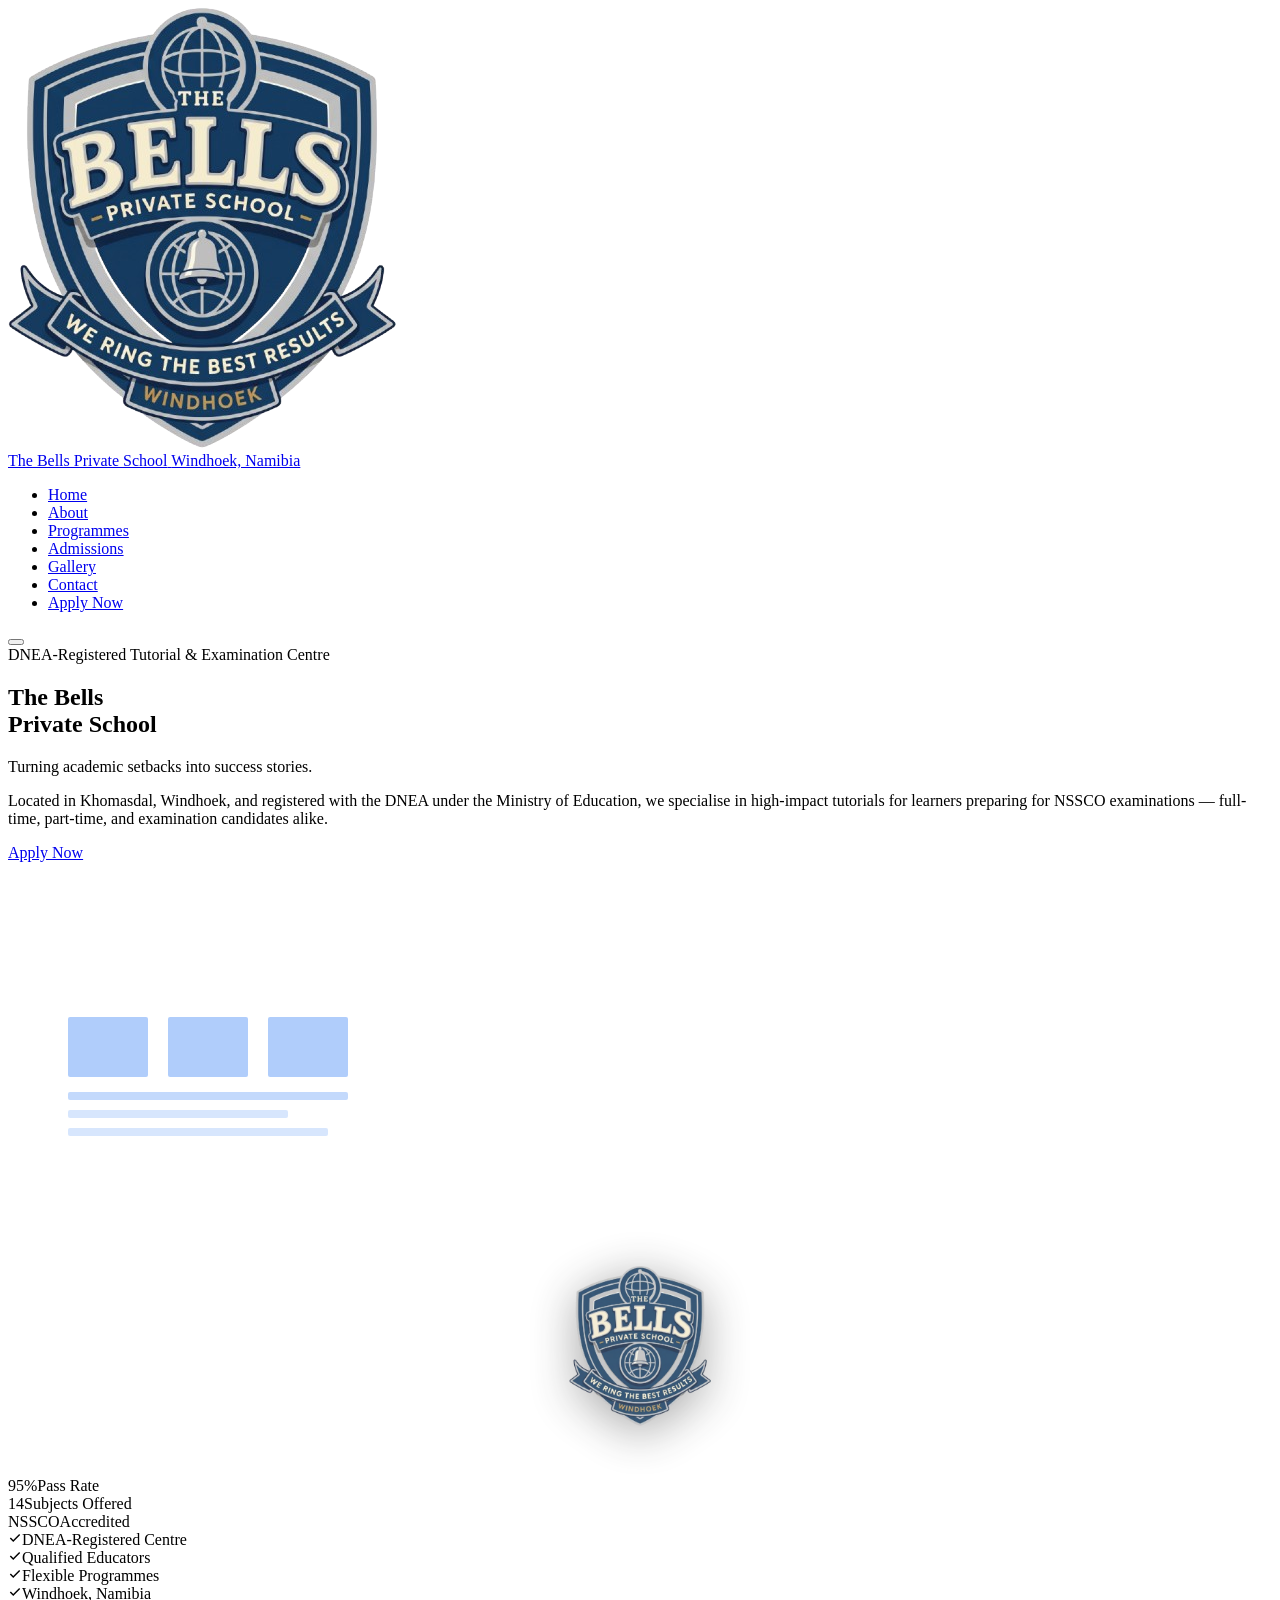
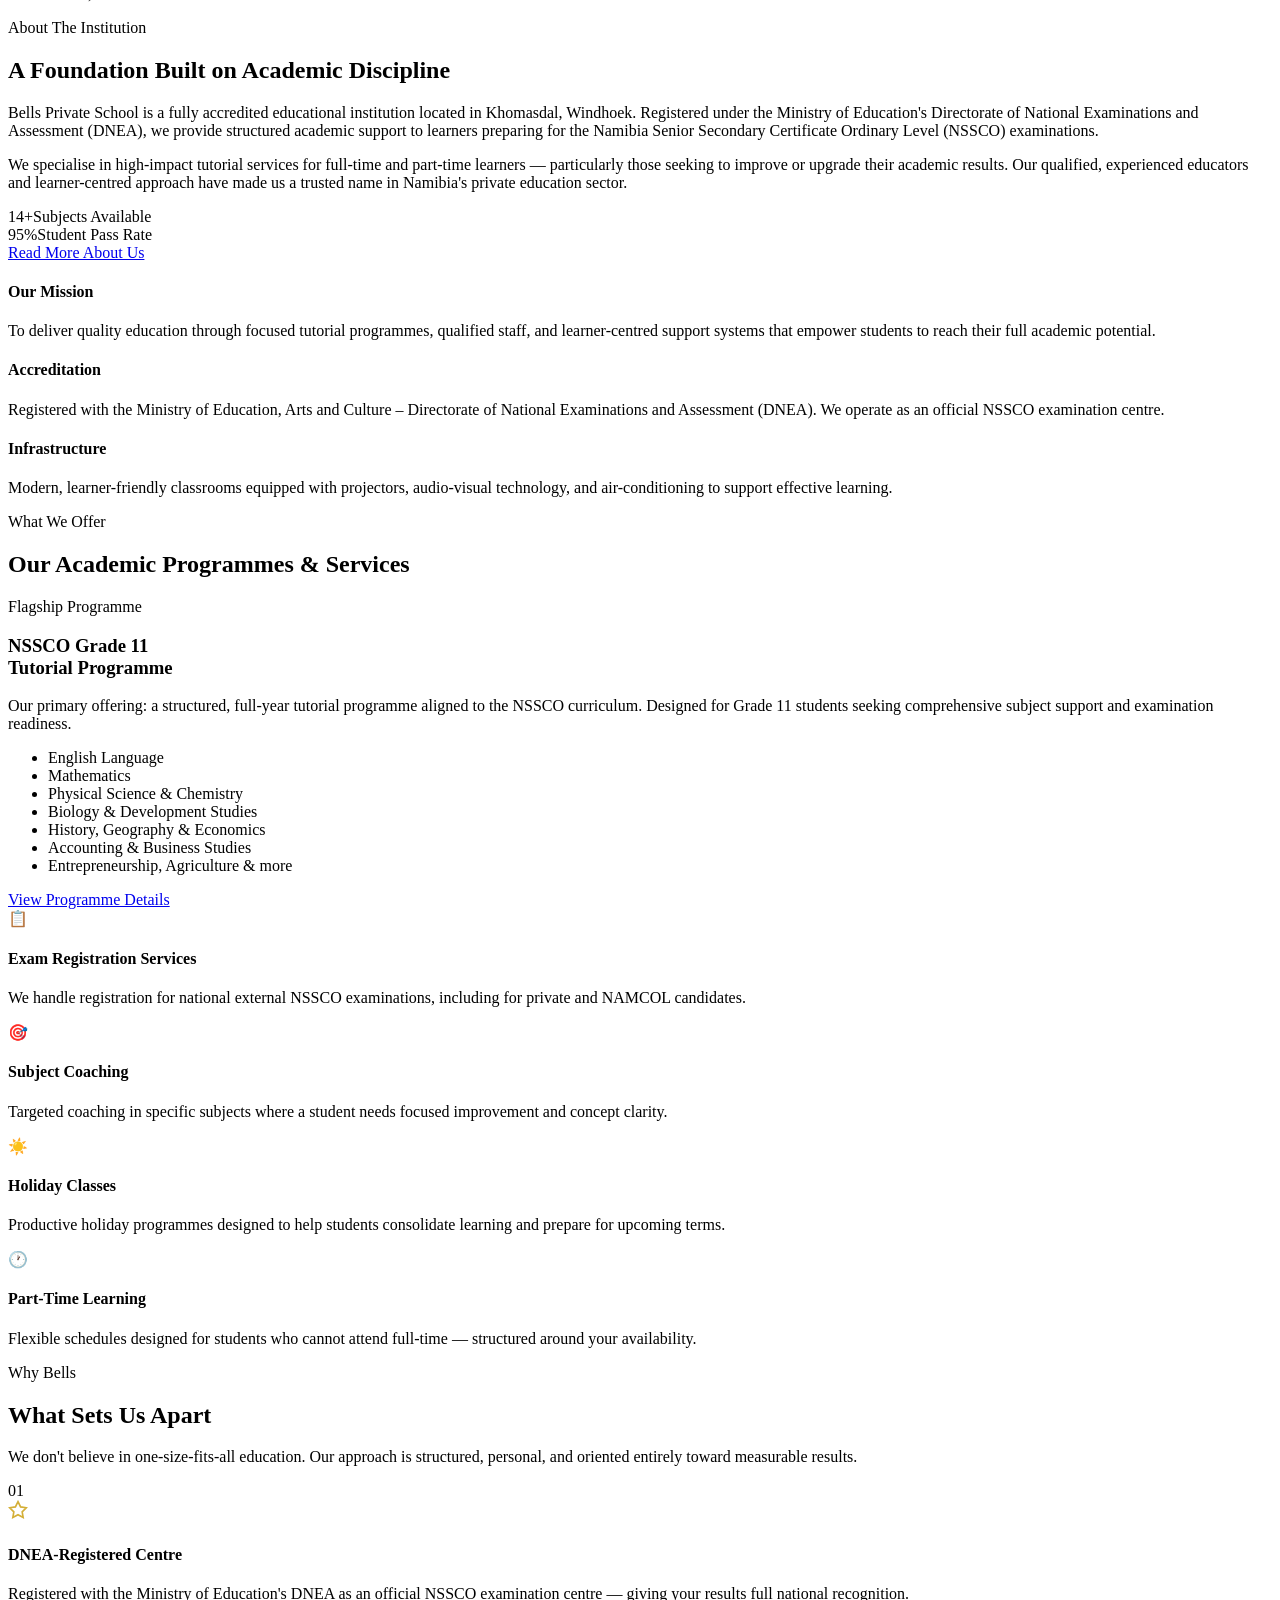
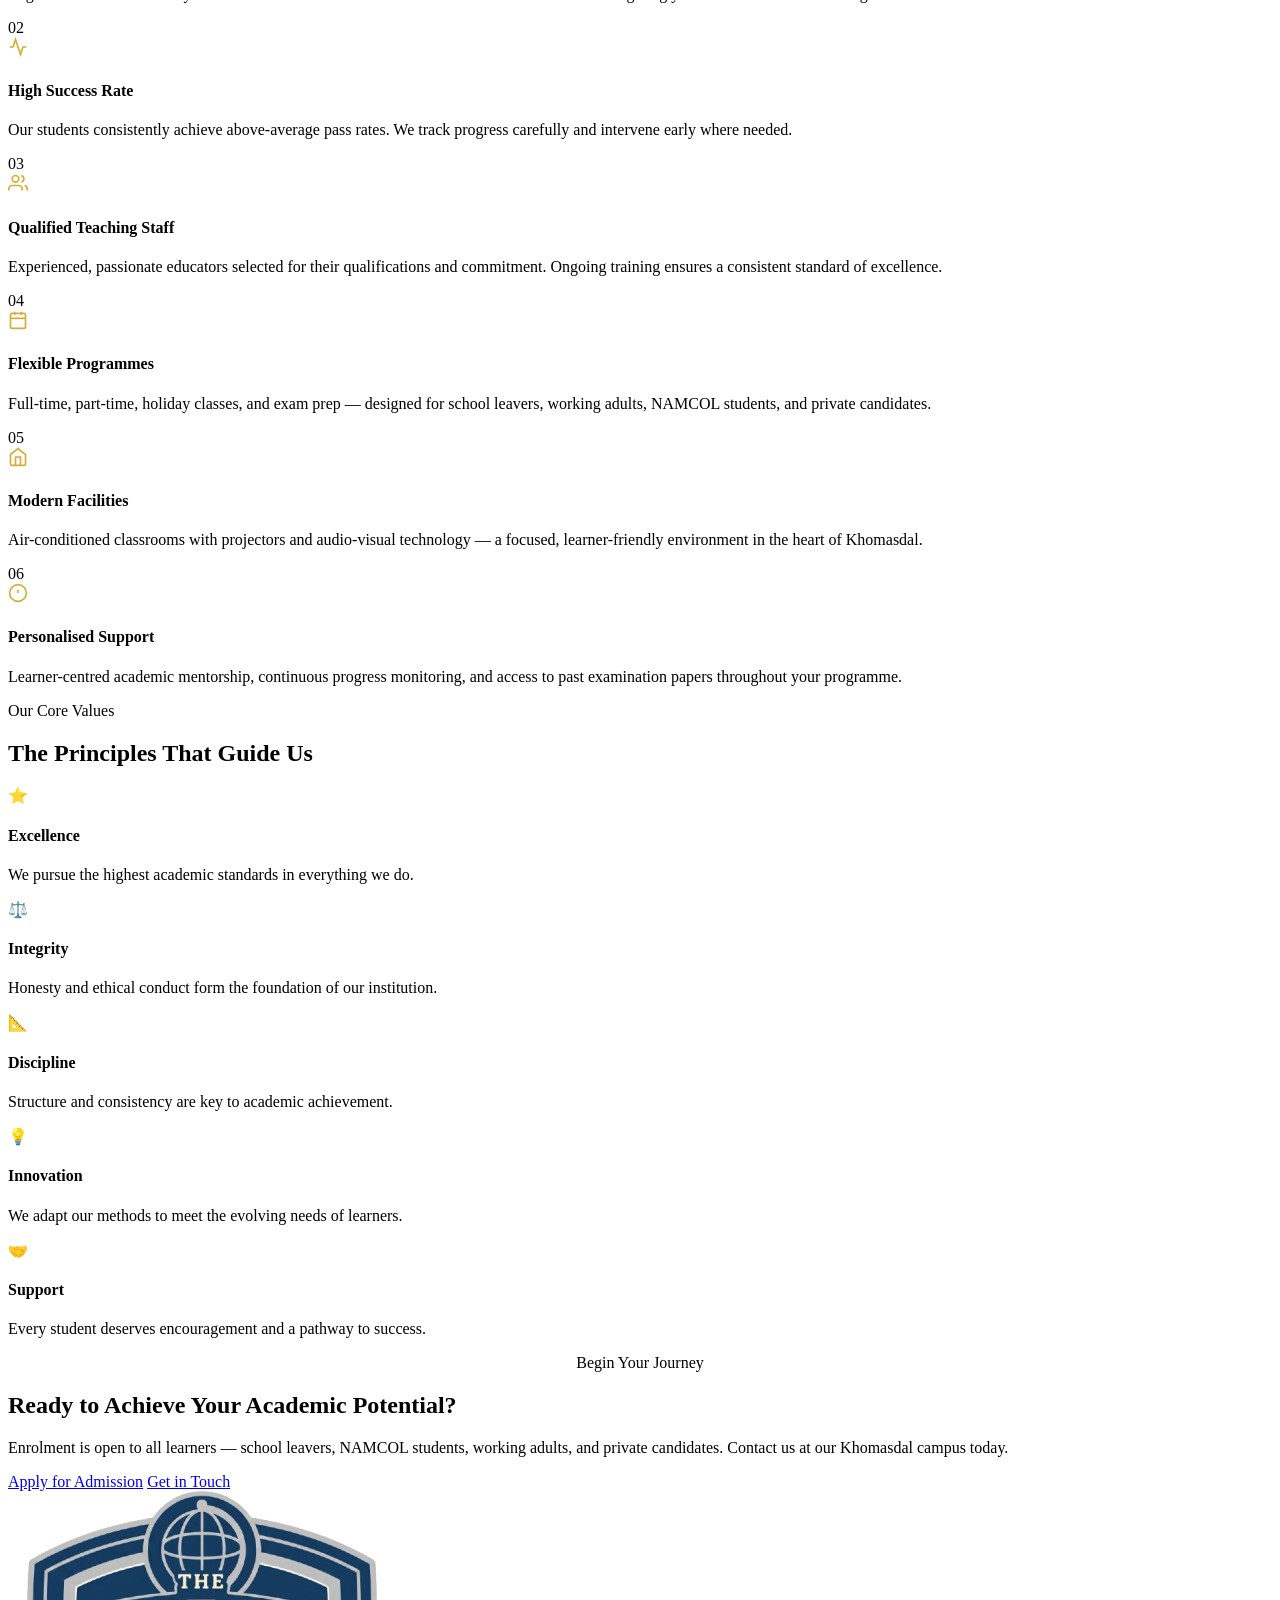
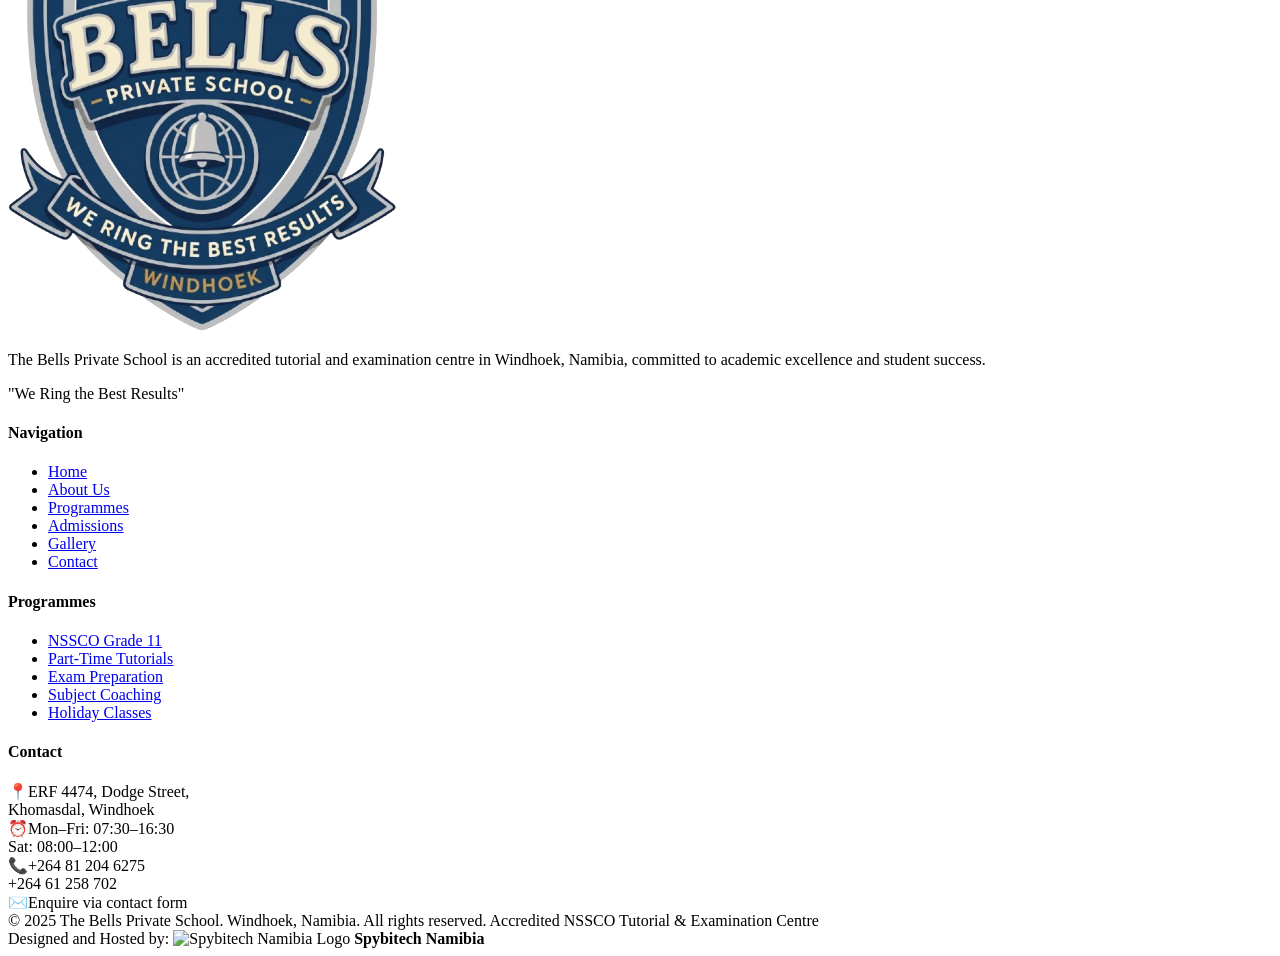
==== index.html @ 13674ce2 "added main page structure" ====
<!DOCTYPE html>
<html lang="en">
<head>
<meta charset="UTF-8">
<meta name="viewport" content="width=device-width, initial-scale=1.0">
<title>Home – The Bells Private School</title>
<meta name="description" content="Bells Private School – Accredited NSSCO Tutorial and Examination Centre in Khomasdal, Khomasdal, Windhoek. Registered with the Ministry of Education DNEA. Full-time, part-time, and exam prep programmes.">
<link href="https://fonts.googleapis.com/css2?family=Playfair+Display:ital,wght@0,400;0,600;0,700;0,900;1,400;1,600&family=Open+Sans:wght@300;400;500;600&display=swap" rel="stylesheet">
<link rel="stylesheet" href="css/main.css">
</head>
<body>
<nav id="main-nav">
  <div class="nav-inner">
    <a class="nav-brand" href="index.html">
      <img src="assets/logo/logo.png" alt="Bells Private School Logo">
      <div class="nav-brand-text">
        <span class="nav-brand-name">The Bells Private School</span>
        <span class="nav-brand-sub">Windhoek, Namibia</span>
      </div>
    </a>
    <ul class="nav-links" id="nav-links">
      <li><a href="index.html" data-page="index.html" class="active">Home</a></li>
      <li><a href="pages/about.html" data-page="about.html">About</a></li>
      <li><a href="pages/programmes.html" data-page="programmes.html">Programmes</a></li>
      <li><a href="pages/admissions.html" data-page="admissions.html">Admissions</a></li>
      <li><a href="pages/gallery.html" data-page="gallery.html">Gallery</a></li>
      <li><a href="pages/contact.html" data-page="contact.html">Contact</a></li>
      <li><a href="pages/admissions.html" class="nav-cta">Apply Now</a></li>
    </ul>
  <button class="nav-hamburger" id="nav-hamburger" aria-label="Open menu" aria-expanded="false" aria-controls="nav-links">
    <span></span>
    <span></span>
    <span></span>
  </button>
  </div>
</nav>
<div class="nav-overlay" id="nav-overlay" aria-hidden="true"></div>
<!-- Hero -->
<section class="hero">
  <div class="hero-left">
    <span class="hero-eyebrow">DNEA-Registered Tutorial &amp; Examination Centre</span>
    <h1>The Bells<br>Private School</h1>
    <p class="hero-subtitle">Turning academic setbacks into success stories.</p>
    <p class="hero-desc">Located in Khomasdal, Windhoek, and registered with the DNEA under the Ministry of Education, we specialise in high-impact tutorials for learners preparing for NSSCO examinations — full-time, part-time, and examination candidates alike.</p>
    <div class="hero-actions">
      <a href="admissions.html" class="btn-gold">Apply Now</a>
      <a href="programmes.html" class="btn-secondary" style="color:rgba(255,255,255,0.85);border-color:rgba(255,255,255,0.4);">View Programmes</a>
    </div>
  </div>
  <div class="hero-right">
    <div class="hero-image-placeholder">
      <div class="hero-img-graphic">
        <svg width="400" height="400" viewBox="0 0 400 400" fill="none" xmlns="http://www.w3.org/2000/svg">
          <rect x="40" y="120" width="320" height="220" fill="white" rx="4"/>
          <rect x="40" y="100" width="320" height="24" fill="white" rx="2"/>
          <rect x="60" y="155" width="80" height="60" fill="#3B82F6" opacity="0.4" rx="2"/>
          <rect x="160" y="155" width="80" height="60" fill="#3B82F6" opacity="0.4" rx="2"/>
          <rect x="260" y="155" width="80" height="60" fill="#3B82F6" opacity="0.4" rx="2"/>
          <rect x="60" y="230" width="280" height="8" fill="#3B82F6" opacity="0.3" rx="2"/>
          <rect x="60" y="248" width="220" height="8" fill="#3B82F6" opacity="0.2" rx="2"/>
          <rect x="60" y="266" width="260" height="8" fill="#3B82F6" opacity="0.2" rx="2"/>
        </svg>
      </div>
      <div style="text-align:center; z-index:2; position:relative;">
        <img src="assets/logo/logo.png" alt="Bells Logo" style="height:160px; opacity:0.85; filter: drop-shadow(0 8px 24px rgba(0,0,0,0.4));">
        <p style="color:rgba(255,255,255,0.5); font-size:12px; margin-top:20px; letter-spacing:0.08em; text-transform:uppercase;">Excellence Since Establishment</p>
      </div>
      <div class="hero-stat-strip">
        <div class="hero-stat"><span class="hero-stat-num">95%</span><span class="hero-stat-label">Pass Rate</span></div>
        <div class="hero-stat"><span class="hero-stat-num">14</span><span class="hero-stat-label">Subjects Offered</span></div>
        <div class="hero-stat"><span class="hero-stat-num">NSSCO</span><span class="hero-stat-label">Accredited</span></div>
      </div>
    </div>
  </div>
</section>

<!-- Accreditation bar -->
<div class="accred-bar">
  <div class="accred-bar-inner">
    <div class="accred-item"><svg width="14" height="14" viewBox="0 0 24 24" fill="none" stroke="currentColor" stroke-width="2.5"><polyline points="20 6 9 17 4 12"/></svg>DNEA-Registered Centre</div>
    <div class="accred-dot"></div>
    <div class="accred-item"><svg width="14" height="14" viewBox="0 0 24 24" fill="none" stroke="currentColor" stroke-width="2.5"><polyline points="20 6 9 17 4 12"/></svg>Qualified Educators</div>
    <div class="accred-dot"></div>
    <div class="accred-item"><svg width="14" height="14" viewBox="0 0 24 24" fill="none" stroke="currentColor" stroke-width="2.5"><polyline points="20 6 9 17 4 12"/></svg>Flexible Programmes</div>
    <div class="accred-dot"></div>
    <div class="accred-item"><svg width="14" height="14" viewBox="0 0 24 24" fill="none" stroke="currentColor" stroke-width="2.5"><polyline points="20 6 9 17 4 12"/></svg>Windhoek, Namibia</div>
  </div>
</div>

<!-- About Preview -->
<section class="about-preview">
  <div class="about-preview-inner">
    <div>
      <p class="section-label">About The Institution</p>
      <h2>A Foundation Built on Academic Discipline</h2>
      <div class="divider"></div>
      <p>Bells Private School is a fully accredited educational institution located in Khomasdal, Windhoek. Registered under the Ministry of Education's Directorate of National Examinations and Assessment (DNEA), we provide structured academic support to learners preparing for the Namibia Senior Secondary Certificate Ordinary Level (NSSCO) examinations.</p>
      <p>We specialise in high-impact tutorial services for full-time and part-time learners — particularly those seeking to improve or upgrade their academic results. Our qualified, experienced educators and learner-centred approach have made us a trusted name in Namibia's private education sector.</p>
      <div class="about-preview-stats">
        <div class="about-stat-row">
          <div class="about-stat-item"><span class="about-stat-val">14+</span><span class="about-stat-desc">Subjects Available</span></div>
          <div class="about-stat-item"><span class="about-stat-val">95%</span><span class="about-stat-desc">Student Pass Rate</span></div>
        </div>
      </div>
      <a href="about.html" class="btn-primary" style="margin-top:8px;">Read More About Us</a>
    </div>
    <div class="about-right">
      <div class="about-right-block"><h4>Our Mission</h4><p>To deliver quality education through focused tutorial programmes, qualified staff, and learner-centred support systems that empower students to reach their full academic potential.</p></div>
      <div class="about-right-block"><h4>Accreditation</h4><p>Registered with the Ministry of Education, Arts and Culture – Directorate of National Examinations and Assessment (DNEA). We operate as an official NSSCO examination centre.</p></div>
      <div class="about-right-block"><h4>Infrastructure</h4><p>Modern, learner-friendly classrooms equipped with projectors, audio-visual technology, and air-conditioning to support effective learning.</p></div>
    </div>
  </div>
</section>

<!-- Services -->
<section class="services">
  <div class="services-inner">
    <div class="services-header">
      <p class="section-label">What We Offer</p>
      <h2>Our Academic Programmes &amp; Services</h2>
      <div class="divider"></div>
    </div>
    <div class="services-layout">
      <div class="service-featured">
        <span class="service-badge">Flagship Programme</span>
        <h3>NSSCO Grade 11<br>Tutorial Programme</h3>
        <p>Our primary offering: a structured, full-year tutorial programme aligned to the NSSCO curriculum. Designed for Grade 11 students seeking comprehensive subject support and examination readiness.</p>
        <ul class="service-subjects">
          <li>English Language</li>
          <li>Mathematics</li>
          <li>Physical Science &amp; Chemistry</li>
          <li>Biology &amp; Development Studies</li>
          <li>History, Geography &amp; Economics</li>
          <li>Accounting &amp; Business Studies</li>
          <li>Entrepreneurship, Agriculture &amp; more</li>
        </ul>
        <a href="programmes.html" class="btn-gold">View Programme Details</a>
      </div>
      <div class="service-list">
        <div class="service-item"><span class="service-item-icon">📋</span><h4>Exam Registration Services</h4><p>We handle registration for national external NSSCO examinations, including for private and NAMCOL candidates.</p></div>
        <div class="service-item"><span class="service-item-icon">🎯</span><h4>Subject Coaching</h4><p>Targeted coaching in specific subjects where a student needs focused improvement and concept clarity.</p></div>
        <div class="service-item"><span class="service-item-icon">☀️</span><h4>Holiday Classes</h4><p>Productive holiday programmes designed to help students consolidate learning and prepare for upcoming terms.</p></div>
        <div class="service-item"><span class="service-item-icon">🕐</span><h4>Part-Time Learning</h4><p>Flexible schedules designed for students who cannot attend full-time — structured around your availability.</p></div>
      </div>
    </div>
  </div>
</section>

<!-- Why Choose Us -->
<section class="why-choose">
  <div class="why-choose-inner">
    <div class="why-header">
      <div><p class="section-label">Why Bells</p><h2>What Sets Us Apart</h2><div class="divider"></div></div>
      <p>We don't believe in one-size-fits-all education. Our approach is structured, personal, and oriented entirely toward measurable results.</p>
    </div>
    <div class="why-grid">
      <div class="why-item"><span class="why-item-num">01</span><div class="why-icon"><svg width="20" height="20" viewBox="0 0 24 24" fill="none" stroke="#D4AF37" stroke-width="2"><path d="M12 2l3.09 6.26L22 9.27l-5 4.87 1.18 6.88L12 17.77l-6.18 3.25L7 14.14 2 9.27l6.91-1.01L12 2z"/></svg></div><h4>DNEA-Registered Centre</h4><p>Registered with the Ministry of Education's DNEA as an official NSSCO examination centre — giving your results full national recognition.</p></div>
      <div class="why-item"><span class="why-item-num">02</span><div class="why-icon"><svg width="20" height="20" viewBox="0 0 24 24" fill="none" stroke="#D4AF37" stroke-width="2"><polyline points="22 12 18 12 15 21 9 3 6 12 2 12"/></svg></div><h4>High Success Rate</h4><p>Our students consistently achieve above-average pass rates. We track progress carefully and intervene early where needed.</p></div>
      <div class="why-item"><span class="why-item-num">03</span><div class="why-icon"><svg width="20" height="20" viewBox="0 0 24 24" fill="none" stroke="#D4AF37" stroke-width="2"><path d="M17 21v-2a4 4 0 0 0-4-4H5a4 4 0 0 0-4 4v2"/><circle cx="9" cy="7" r="4"/><path d="M23 21v-2a4 4 0 0 0-3-3.87"/><path d="M16 3.13a4 4 0 0 1 0 7.75"/></svg></div><h4>Qualified Teaching Staff</h4><p>Experienced, passionate educators selected for their qualifications and commitment. Ongoing training ensures a consistent standard of excellence.</p></div>
      <div class="why-item"><span class="why-item-num">04</span><div class="why-icon"><svg width="20" height="20" viewBox="0 0 24 24" fill="none" stroke="#D4AF37" stroke-width="2"><rect x="3" y="4" width="18" height="18" rx="2"/><line x1="16" y1="2" x2="16" y2="6"/><line x1="8" y1="2" x2="8" y2="6"/><line x1="3" y1="10" x2="21" y2="10"/></svg></div><h4>Flexible Programmes</h4><p>Full-time, part-time, holiday classes, and exam prep — designed for school leavers, working adults, NAMCOL students, and private candidates.</p></div>
      <div class="why-item"><span class="why-item-num">05</span><div class="why-icon"><svg width="20" height="20" viewBox="0 0 24 24" fill="none" stroke="#D4AF37" stroke-width="2"><path d="M3 9l9-7 9 7v11a2 2 0 0 1-2 2H5a2 2 0 0 1-2-2z"/><polyline points="9 22 9 12 15 12 15 22"/></svg></div><h4>Modern Facilities</h4><p>Air-conditioned classrooms with projectors and audio-visual technology — a focused, learner-friendly environment in the heart of Khomasdal.</p></div>
      <div class="why-item"><span class="why-item-num">06</span><div class="why-icon"><svg width="20" height="20" viewBox="0 0 24 24" fill="none" stroke="#D4AF37" stroke-width="2"><circle cx="12" cy="12" r="10"/><line x1="12" y1="8" x2="12" y2="12"/><line x1="12" y1="16" x2="12.01" y2="16"/></svg></div><h4>Personalised Support</h4><p>Learner-centred academic mentorship, continuous progress monitoring, and access to past examination papers throughout your programme.</p></div>
    </div>
  </div>
</section>

<!-- Values -->
<section class="values-strip">
  <div class="values-inner">
    <p class="section-label">Our Core Values</p>
    <h2>The Principles That Guide Us</h2>
    <div class="values-grid">
      <div class="value-cell"><span class="value-cell-icon">⭐</span><h4>Excellence</h4><p>We pursue the highest academic standards in everything we do.</p></div>
      <div class="value-cell"><span class="value-cell-icon">⚖️</span><h4>Integrity</h4><p>Honesty and ethical conduct form the foundation of our institution.</p></div>
      <div class="value-cell"><span class="value-cell-icon">📐</span><h4>Discipline</h4><p>Structure and consistency are key to academic achievement.</p></div>
      <div class="value-cell"><span class="value-cell-icon">💡</span><h4>Innovation</h4><p>We adapt our methods to meet the evolving needs of learners.</p></div>
      <div class="value-cell"><span class="value-cell-icon">🤝</span><h4>Support</h4><p>Every student deserves encouragement and a pathway to success.</p></div>
    </div>
  </div>
</section>

<!-- CTA Band -->
<section class="cta-band">
  <p class="section-label" style="text-align:center;">Begin Your Journey</p>
  <h2>Ready to Achieve Your Academic Potential?</h2>
  <p>Enrolment is open to all learners — school leavers, NAMCOL students, working adults, and private candidates. Contact us at our Khomasdal campus today.</p>
  <div class="cta-band-actions">
    <a href="admissions.html" class="btn-primary">Apply for Admission</a>
    <a href="contact.html" class="btn-secondary">Get in Touch</a>
  </div>
</section>
<footer>
  <div class="footer-inner">
    <div class="footer-grid">
      <div class="footer-brand">
        <img src="assets/logo/logo.png" alt="Bells Private School">
        <p>The Bells Private School is an accredited tutorial and examination centre in Windhoek, Namibia, committed to academic excellence and student success.</p>
        <span class="footer-tagline">"We Ring the Best Results"</span>
      </div>
      <div class="footer-col">
        <h4>Navigation</h4>
        <ul>
          <li><a href="index.html">Home</a></li>
          <li><a href="pages/about.html">About Us</a></li>
          <li><a href="pages/programmes.html">Programmes</a></li>
          <li><a href="pages/admissions.html">Admissions</a></li>
          <li><a href="pages/gallery.html">Gallery</a></li>
          <li><a href="pages/contact.html">Contact</a></li>
        </ul>
      </div>
      <div class="footer-col">
        <h4>Programmes</h4>
        <ul>
          <li><a href="pages/programmes.html">NSSCO Grade 11</a></li>
          <li><a href="pages/programmes.html">Part-Time Tutorials</a></li>
          <li><a href="pages/programmes.html">Exam Preparation</a></li>
          <li><a href="pages/programmes.html">Subject Coaching</a></li>
          <li><a href="pages/programmes.html">Holiday Classes</a></li>
        </ul>
      </div>
      <div class="footer-col">
        <h4>Contact</h4>
        <div class="footer-contact-item"><span>📍</span><span>ERF 4474, Dodge Street,<br>Khomasdal, Windhoek</span></div>
        <div class="footer-contact-item"><span>⏰</span><span>Mon–Fri: 07:30–16:30<br>Sat: 08:00–12:00</span></div>
        <div class="footer-contact-item"><span>📞</span><span>+264 81 204 6275<br>+264 61 258 702</span></div>
        <div class="footer-contact-item"><span>✉️</span><span>Enquire via contact form</span></div>
      </div>
    </div>
    <div class="footer-bottom">
      <span>&copy; 2025 The Bells Private School. Windhoek, Namibia. All rights reserved.</span>
      <span>Accredited NSSCO Tutorial &amp; Examination Centre</span>
    </div>
    <div class="spybitech-badge">
      <span>Designed and Hosted by:</span>
      <img src="assets/logo/spybitechlogo.webp" alt="Spybitech Namibia Logo" loading="lazy">
      <strong>Spybitech Namibia</strong>
    </div>
  </div>
</footer>
<script src="js/main.js"></script>
</body>
</html>
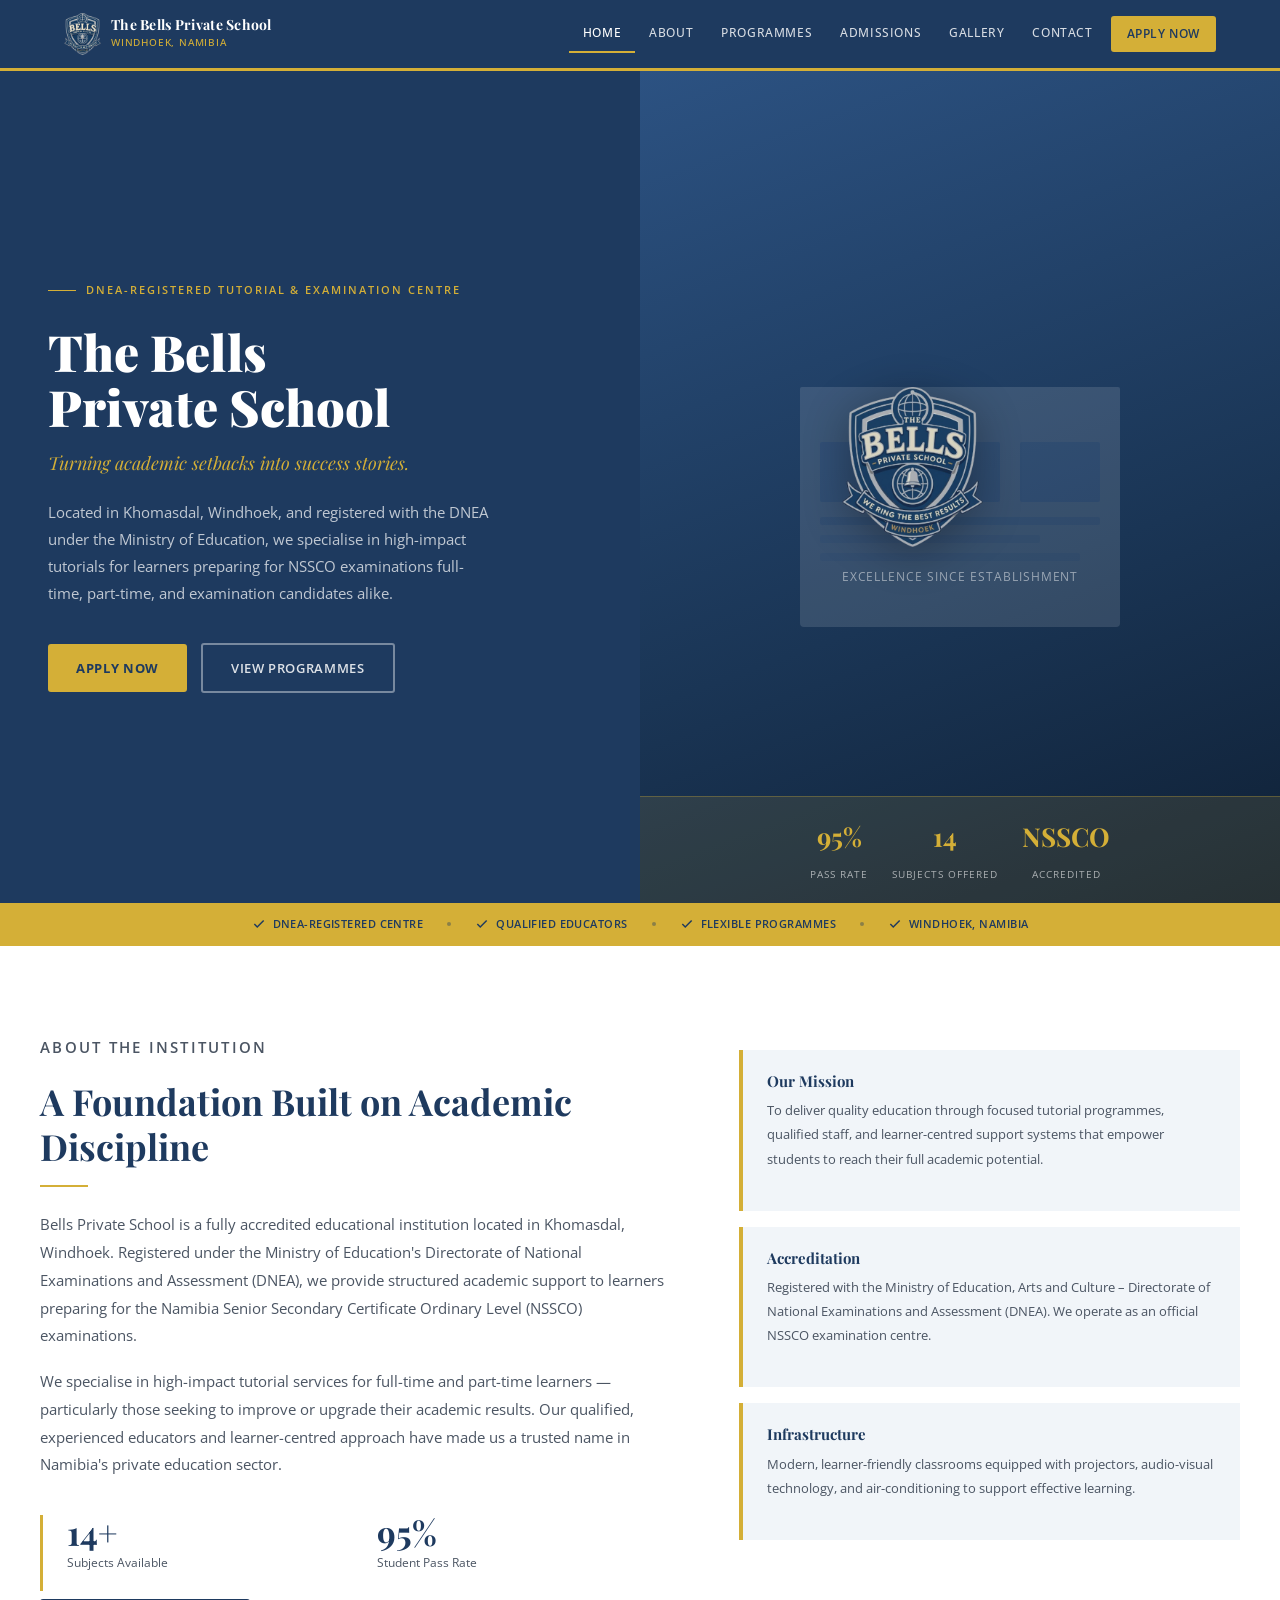
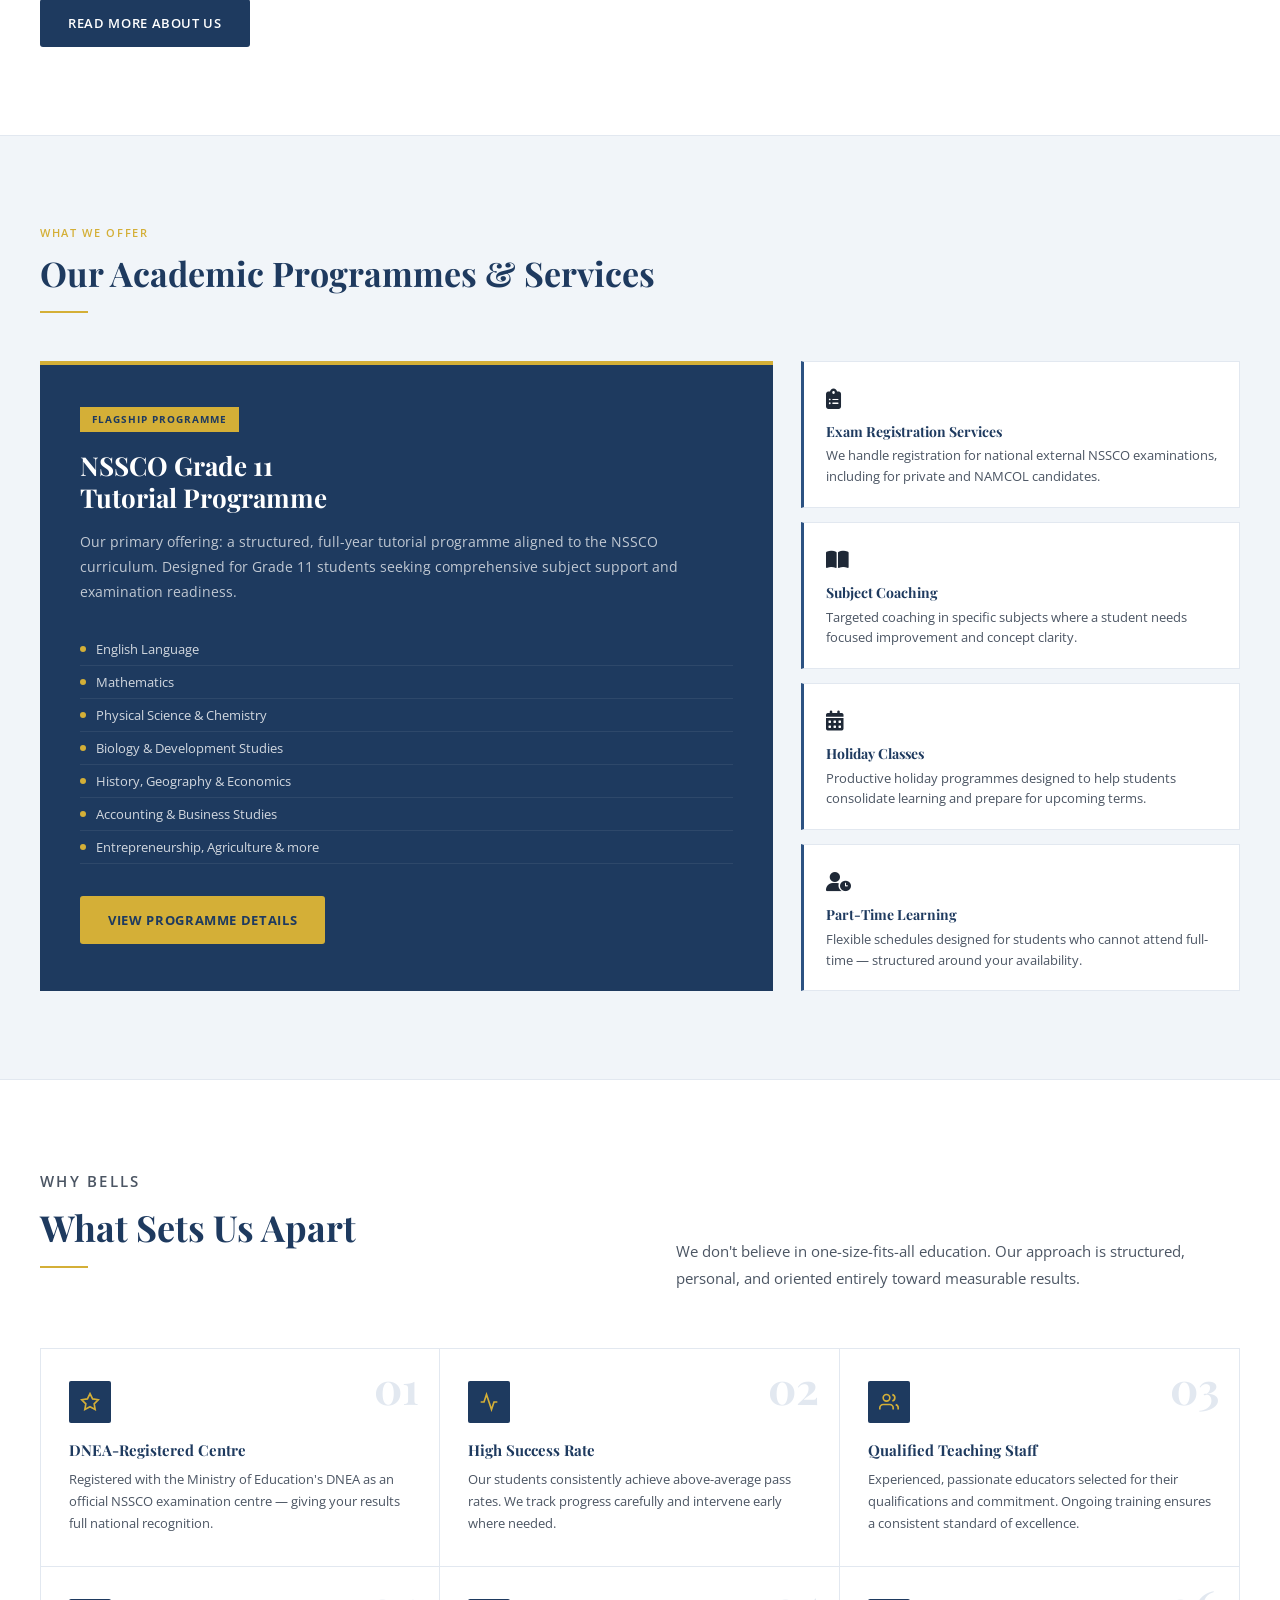
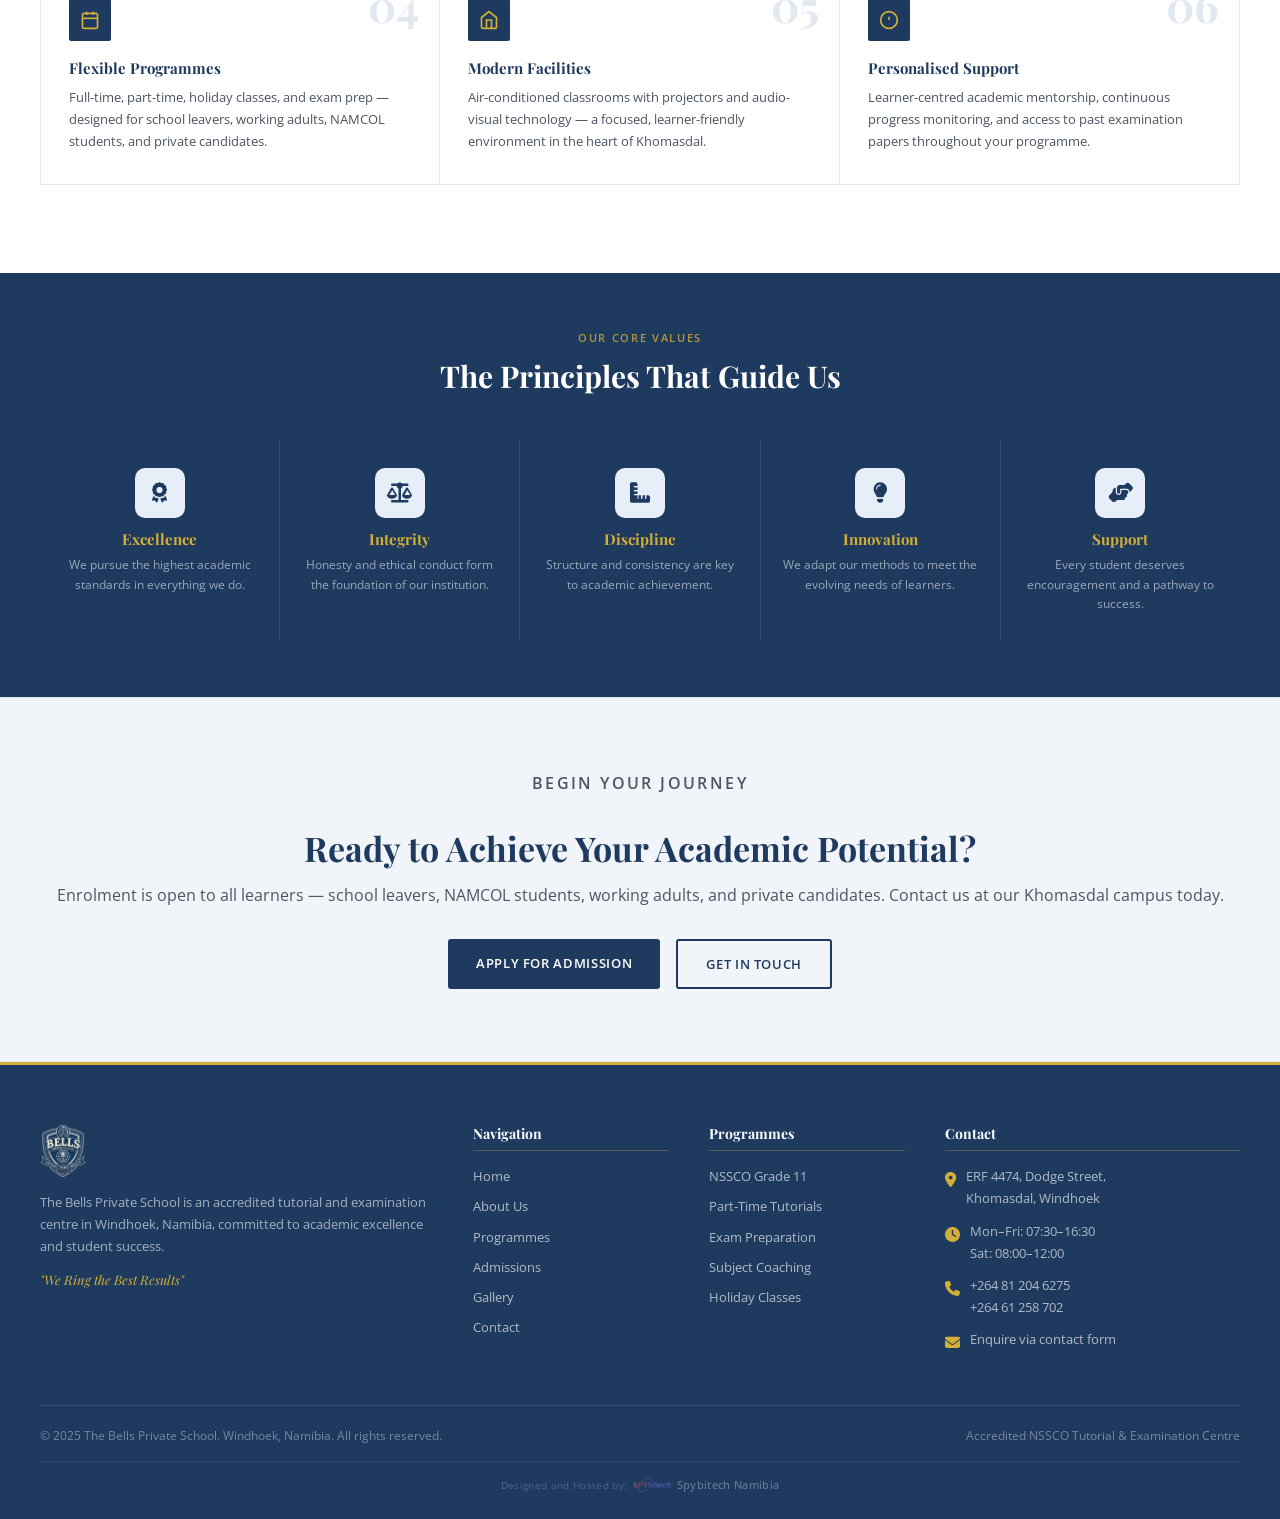
==== commit fe4dfd7d: "updated from emojis to icons all pages" ====
--- a/index.html
+++ b/index.html
@@ -1,242 +1,717 @@
-<!DOCTYPE html>
+<!doctype html>
 <html lang="en">
-<head>
-<meta charset="UTF-8">
-<meta name="viewport" content="width=device-width, initial-scale=1.0">
-<title>Home – The Bells Private School</title>
-<meta name="description" content="Bells Private School – Accredited NSSCO Tutorial and Examination Centre in Khomasdal, Khomasdal, Windhoek. Registered with the Ministry of Education DNEA. Full-time, part-time, and exam prep programmes.">
-<link href="https://fonts.googleapis.com/css2?family=Playfair+Display:ital,wght@0,400;0,600;0,700;0,900;1,400;1,600&family=Open+Sans:wght@300;400;500;600&display=swap" rel="stylesheet">
-<link rel="stylesheet" href="css/main.css">
-</head>
-<body>
-<nav id="main-nav">
-  <div class="nav-inner">
-    <a class="nav-brand" href="index.html">
-      <img src="assets/logo/logo.png" alt="Bells Private School Logo">
-      <div class="nav-brand-text">
-        <span class="nav-brand-name">The Bells Private School</span>
-        <span class="nav-brand-sub">Windhoek, Namibia</span>
-      </div>
-    </a>
-    <ul class="nav-links" id="nav-links">
-      <li><a href="index.html" data-page="index.html" class="active">Home</a></li>
-      <li><a href="pages/about.html" data-page="about.html">About</a></li>
-      <li><a href="pages/programmes.html" data-page="programmes.html">Programmes</a></li>
-      <li><a href="pages/admissions.html" data-page="admissions.html">Admissions</a></li>
-      <li><a href="pages/gallery.html" data-page="gallery.html">Gallery</a></li>
-      <li><a href="pages/contact.html" data-page="contact.html">Contact</a></li>
-      <li><a href="pages/admissions.html" class="nav-cta">Apply Now</a></li>
-    </ul>
-  <button class="nav-hamburger" id="nav-hamburger" aria-label="Open menu" aria-expanded="false" aria-controls="nav-links">
-    <span></span>
-    <span></span>
-    <span></span>
-  </button>
-  </div>
-</nav>
-<div class="nav-overlay" id="nav-overlay" aria-hidden="true"></div>
-<!-- Hero -->
-<section class="hero">
-  <div class="hero-left">
-    <span class="hero-eyebrow">DNEA-Registered Tutorial &amp; Examination Centre</span>
-    <h1>The Bells<br>Private School</h1>
-    <p class="hero-subtitle">Turning academic setbacks into success stories.</p>
-    <p class="hero-desc">Located in Khomasdal, Windhoek, and registered with the DNEA under the Ministry of Education, we specialise in high-impact tutorials for learners preparing for NSSCO examinations — full-time, part-time, and examination candidates alike.</p>
-    <div class="hero-actions">
-      <a href="admissions.html" class="btn-gold">Apply Now</a>
-      <a href="programmes.html" class="btn-secondary" style="color:rgba(255,255,255,0.85);border-color:rgba(255,255,255,0.4);">View Programmes</a>
+  <head>
+    <meta charset="UTF-8" />
+    <meta name="viewport" content="width=device-width, initial-scale=1.0" />
+    <title>Home – The Bells Private School</title>
+    <meta
+      name="description"
+      content="Bells Private School – Accredited NSSCO Tutorial and Examination Centre in Khomasdal, Khomasdal, Windhoek. Registered with the Ministry of Education DNEA. Full-time, part-time, and exam prep programmes."
+    />
+    <link
+      href="https://fonts.googleapis.com/css2?family=Playfair+Display:ital,wght@0,400;0,600;0,700;0,900;1,400;1,600&family=Open+Sans:wght@300;400;500;600&display=swap"
+      rel="stylesheet"
+    />
+    <link
+      rel="stylesheet"
+      href="https://cdnjs.cloudflare.com/ajax/libs/font-awesome/6.5.0/css/all.min.css"
+    />
+    <link rel="stylesheet" href="main.css" />
+  </head>
+  <body>
+    <nav id="main-nav">
+      <div class="nav-inner">
+        <a class="nav-brand" href="index.html">
+          <img src="assets/logo/logo.png" alt="Bells Private School Logo" />
+          <div class="nav-brand-text">
+            <span class="nav-brand-name">The Bells Private School</span>
+            <span class="nav-brand-sub">Windhoek, Namibia</span>
+          </div>
+        </a>
+        <ul class="nav-links" id="nav-links">
+          <li>
+            <a href="index.html" data-page="index.html" class="active">Home</a>
+          </li>
+          <li><a href="about.html" data-page="about.html">About</a></li>
+          <li>
+            <a href="programmes.html" data-page="programmes.html">Programmes</a>
+          </li>
+          <li>
+            <a href="admissions.html" data-page="admissions.html">Admissions</a>
+          </li>
+          <li>
+            <a href="gallery.html" data-page="gallery.html">Gallery</a>
+          </li>
+          <li>
+            <a href="contact.html" data-page="contact.html">Contact</a>
+          </li>
+          <li><a href="admissions.html" class="nav-cta">Apply Now</a></li>
+        </ul>
+        <button
+          class="nav-hamburger"
+          id="nav-hamburger"
+          aria-label="Open menu"
+          aria-expanded="false"
+          aria-controls="nav-links"
+        >
+          <span></span>
+          <span></span>
+          <span></span>
+        </button>
+      </div>
+    </nav>
+    <div class="nav-overlay" id="nav-overlay" aria-hidden="true"></div>
+    <!-- Hero -->
+    <section class="hero">
+      <div class="hero-left">
+        <span class="hero-eyebrow"
+          >DNEA-Registered Tutorial &amp; Examination Centre</span
+        >
+        <h1>The Bells<br />Private School</h1>
+        <p class="hero-subtitle">
+          Turning academic setbacks into success stories.
+        </p>
+        <p class="hero-desc">
+          Located in Khomasdal, Windhoek, and registered with the DNEA under the
+          Ministry of Education, we specialise in high-impact tutorials for
+          learners preparing for NSSCO examinations full-time, part-time, and
+          examination candidates alike.
+        </p>
+        <div class="hero-actions">
+          <a href="admissions.html" class="btn-gold">Apply Now</a>
+          <a
+            href="programmes.html"
+            class="btn-secondary"
+            style="
+              color: rgba(255, 255, 255, 0.85);
+              border-color: rgba(255, 255, 255, 0.4);
+            "
+            >View Programmes</a
+          >
+        </div>
+      </div>
+      <div class="hero-right">
+        <div class="hero-image-placeholder">
+          <div class="hero-img-graphic">
+            <svg
+              width="400"
+              height="400"
+              viewBox="0 0 400 400"
+              fill="none"
+              xmlns="http://www.w3.org/2000/svg"
+            >
+              <rect
+                x="40"
+                y="120"
+                width="320"
+                height="220"
+                fill="white"
+                rx="4"
+              />
+              <rect
+                x="40"
+                y="100"
+                width="320"
+                height="24"
+                fill="white"
+                rx="2"
+              />
+              <rect
+                x="60"
+                y="155"
+                width="80"
+                height="60"
+                fill="#3B82F6"
+                opacity="0.4"
+                rx="2"
+              />
+              <rect
+                x="160"
+                y="155"
+                width="80"
+                height="60"
+                fill="#3B82F6"
+                opacity="0.4"
+                rx="2"
+              />
+              <rect
+                x="260"
+                y="155"
+                width="80"
+                height="60"
+                fill="#3B82F6"
+                opacity="0.4"
+                rx="2"
+              />
+              <rect
+                x="60"
+                y="230"
+                width="280"
+                height="8"
+                fill="#3B82F6"
+                opacity="0.3"
+                rx="2"
+              />
+              <rect
+                x="60"
+                y="248"
+                width="220"
+                height="8"
+                fill="#3B82F6"
+                opacity="0.2"
+                rx="2"
+              />
+              <rect
+                x="60"
+                y="266"
+                width="260"
+                height="8"
+                fill="#3B82F6"
+                opacity="0.2"
+                rx="2"
+              />
+            </svg>
+          </div>
+          <div style="text-align: center; z-index: 2; position: relative">
+            <img
+              src="assets/logo/logo.png"
+              alt="Bells Logo"
+              style="
+                height: 160px;
+                opacity: 0.85;
+                filter: drop-shadow(0 8px 24px rgba(0, 0, 0, 0.4));
+              "
+            />
+            <p
+              style="
+                color: rgba(255, 255, 255, 0.5);
+                font-size: 12px;
+                margin-top: 20px;
+                letter-spacing: 0.08em;
+                text-transform: uppercase;
+              "
+            >
+              Excellence Since Establishment
+            </p>
+          </div>
+          <div class="hero-stat-strip">
+            <div class="hero-stat">
+              <span class="hero-stat-num">95%</span
+              ><span class="hero-stat-label">Pass Rate</span>
+            </div>
+            <div class="hero-stat">
+              <span class="hero-stat-num">14</span
+              ><span class="hero-stat-label">Subjects Offered</span>
+            </div>
+            <div class="hero-stat">
+              <span class="hero-stat-num">NSSCO</span
+              ><span class="hero-stat-label">Accredited</span>
+            </div>
+          </div>
+        </div>
+      </div>
+    </section>
+
+    <!-- Accreditation bar -->
+    <div class="accred-bar">
+      <div class="accred-bar-inner">
+        <div class="accred-item">
+          <svg
+            width="14"
+            height="14"
+            viewBox="0 0 24 24"
+            fill="none"
+            stroke="currentColor"
+            stroke-width="2.5"
+          >
+            <polyline points="20 6 9 17 4 12" /></svg
+          >DNEA-Registered Centre
+        </div>
+        <div class="accred-dot"></div>
+        <div class="accred-item">
+          <svg
+            width="14"
+            height="14"
+            viewBox="0 0 24 24"
+            fill="none"
+            stroke="currentColor"
+            stroke-width="2.5"
+          >
+            <polyline points="20 6 9 17 4 12" /></svg
+          >Qualified Educators
+        </div>
+        <div class="accred-dot"></div>
+        <div class="accred-item">
+          <svg
+            width="14"
+            height="14"
+            viewBox="0 0 24 24"
+            fill="none"
+            stroke="currentColor"
+            stroke-width="2.5"
+          >
+            <polyline points="20 6 9 17 4 12" /></svg
+          >Flexible Programmes
+        </div>
+        <div class="accred-dot"></div>
+        <div class="accred-item">
+          <svg
+            width="14"
+            height="14"
+            viewBox="0 0 24 24"
+            fill="none"
+            stroke="currentColor"
+            stroke-width="2.5"
+          >
+            <polyline points="20 6 9 17 4 12" /></svg
+          >Windhoek, Namibia
+        </div>
+      </div>
     </div>
-  </div>
-  <div class="hero-right">
-    <div class="hero-image-placeholder">
-      <div class="hero-img-graphic">
-        <svg width="400" height="400" viewBox="0 0 400 400" fill="none" xmlns="http://www.w3.org/2000/svg">
-          <rect x="40" y="120" width="320" height="220" fill="white" rx="4"/>
-          <rect x="40" y="100" width="320" height="24" fill="white" rx="2"/>
-          <rect x="60" y="155" width="80" height="60" fill="#3B82F6" opacity="0.4" rx="2"/>
-          <rect x="160" y="155" width="80" height="60" fill="#3B82F6" opacity="0.4" rx="2"/>
-          <rect x="260" y="155" width="80" height="60" fill="#3B82F6" opacity="0.4" rx="2"/>
-          <rect x="60" y="230" width="280" height="8" fill="#3B82F6" opacity="0.3" rx="2"/>
-          <rect x="60" y="248" width="220" height="8" fill="#3B82F6" opacity="0.2" rx="2"/>
-          <rect x="60" y="266" width="260" height="8" fill="#3B82F6" opacity="0.2" rx="2"/>
-        </svg>
-      </div>
-      <div style="text-align:center; z-index:2; position:relative;">
-        <img src="assets/logo/logo.png" alt="Bells Logo" style="height:160px; opacity:0.85; filter: drop-shadow(0 8px 24px rgba(0,0,0,0.4));">
-        <p style="color:rgba(255,255,255,0.5); font-size:12px; margin-top:20px; letter-spacing:0.08em; text-transform:uppercase;">Excellence Since Establishment</p>
-      </div>
-      <div class="hero-stat-strip">
-        <div class="hero-stat"><span class="hero-stat-num">95%</span><span class="hero-stat-label">Pass Rate</span></div>
-        <div class="hero-stat"><span class="hero-stat-num">14</span><span class="hero-stat-label">Subjects Offered</span></div>
-        <div class="hero-stat"><span class="hero-stat-num">NSSCO</span><span class="hero-stat-label">Accredited</span></div>
-      </div>
-    </div>
-  </div>
-</section>
-
-<!-- Accreditation bar -->
-<div class="accred-bar">
-  <div class="accred-bar-inner">
-    <div class="accred-item"><svg width="14" height="14" viewBox="0 0 24 24" fill="none" stroke="currentColor" stroke-width="2.5"><polyline points="20 6 9 17 4 12"/></svg>DNEA-Registered Centre</div>
-    <div class="accred-dot"></div>
-    <div class="accred-item"><svg width="14" height="14" viewBox="0 0 24 24" fill="none" stroke="currentColor" stroke-width="2.5"><polyline points="20 6 9 17 4 12"/></svg>Qualified Educators</div>
-    <div class="accred-dot"></div>
-    <div class="accred-item"><svg width="14" height="14" viewBox="0 0 24 24" fill="none" stroke="currentColor" stroke-width="2.5"><polyline points="20 6 9 17 4 12"/></svg>Flexible Programmes</div>
-    <div class="accred-dot"></div>
-    <div class="accred-item"><svg width="14" height="14" viewBox="0 0 24 24" fill="none" stroke="currentColor" stroke-width="2.5"><polyline points="20 6 9 17 4 12"/></svg>Windhoek, Namibia</div>
-  </div>
-</div>
-
-<!-- About Preview -->
-<section class="about-preview">
-  <div class="about-preview-inner">
-    <div>
-      <p class="section-label">About The Institution</p>
-      <h2>A Foundation Built on Academic Discipline</h2>
-      <div class="divider"></div>
-      <p>Bells Private School is a fully accredited educational institution located in Khomasdal, Windhoek. Registered under the Ministry of Education's Directorate of National Examinations and Assessment (DNEA), we provide structured academic support to learners preparing for the Namibia Senior Secondary Certificate Ordinary Level (NSSCO) examinations.</p>
-      <p>We specialise in high-impact tutorial services for full-time and part-time learners — particularly those seeking to improve or upgrade their academic results. Our qualified, experienced educators and learner-centred approach have made us a trusted name in Namibia's private education sector.</p>
-      <div class="about-preview-stats">
-        <div class="about-stat-row">
-          <div class="about-stat-item"><span class="about-stat-val">14+</span><span class="about-stat-desc">Subjects Available</span></div>
-          <div class="about-stat-item"><span class="about-stat-val">95%</span><span class="about-stat-desc">Student Pass Rate</span></div>
-        </div>
-      </div>
-      <a href="about.html" class="btn-primary" style="margin-top:8px;">Read More About Us</a>
-    </div>
-    <div class="about-right">
-      <div class="about-right-block"><h4>Our Mission</h4><p>To deliver quality education through focused tutorial programmes, qualified staff, and learner-centred support systems that empower students to reach their full academic potential.</p></div>
-      <div class="about-right-block"><h4>Accreditation</h4><p>Registered with the Ministry of Education, Arts and Culture – Directorate of National Examinations and Assessment (DNEA). We operate as an official NSSCO examination centre.</p></div>
-      <div class="about-right-block"><h4>Infrastructure</h4><p>Modern, learner-friendly classrooms equipped with projectors, audio-visual technology, and air-conditioning to support effective learning.</p></div>
-    </div>
-  </div>
-</section>
-
-<!-- Services -->
-<section class="services">
-  <div class="services-inner">
-    <div class="services-header">
-      <p class="section-label">What We Offer</p>
-      <h2>Our Academic Programmes &amp; Services</h2>
-      <div class="divider"></div>
-    </div>
-    <div class="services-layout">
-      <div class="service-featured">
-        <span class="service-badge">Flagship Programme</span>
-        <h3>NSSCO Grade 11<br>Tutorial Programme</h3>
-        <p>Our primary offering: a structured, full-year tutorial programme aligned to the NSSCO curriculum. Designed for Grade 11 students seeking comprehensive subject support and examination readiness.</p>
-        <ul class="service-subjects">
-          <li>English Language</li>
-          <li>Mathematics</li>
-          <li>Physical Science &amp; Chemistry</li>
-          <li>Biology &amp; Development Studies</li>
-          <li>History, Geography &amp; Economics</li>
-          <li>Accounting &amp; Business Studies</li>
-          <li>Entrepreneurship, Agriculture &amp; more</li>
-        </ul>
-        <a href="programmes.html" class="btn-gold">View Programme Details</a>
-      </div>
-      <div class="service-list">
-        <div class="service-item"><span class="service-item-icon">📋</span><h4>Exam Registration Services</h4><p>We handle registration for national external NSSCO examinations, including for private and NAMCOL candidates.</p></div>
-        <div class="service-item"><span class="service-item-icon">🎯</span><h4>Subject Coaching</h4><p>Targeted coaching in specific subjects where a student needs focused improvement and concept clarity.</p></div>
-        <div class="service-item"><span class="service-item-icon">☀️</span><h4>Holiday Classes</h4><p>Productive holiday programmes designed to help students consolidate learning and prepare for upcoming terms.</p></div>
-        <div class="service-item"><span class="service-item-icon">🕐</span><h4>Part-Time Learning</h4><p>Flexible schedules designed for students who cannot attend full-time — structured around your availability.</p></div>
-      </div>
-    </div>
-  </div>
-</section>
-
-<!-- Why Choose Us -->
-<section class="why-choose">
-  <div class="why-choose-inner">
-    <div class="why-header">
-      <div><p class="section-label">Why Bells</p><h2>What Sets Us Apart</h2><div class="divider"></div></div>
-      <p>We don't believe in one-size-fits-all education. Our approach is structured, personal, and oriented entirely toward measurable results.</p>
-    </div>
-    <div class="why-grid">
-      <div class="why-item"><span class="why-item-num">01</span><div class="why-icon"><svg width="20" height="20" viewBox="0 0 24 24" fill="none" stroke="#D4AF37" stroke-width="2"><path d="M12 2l3.09 6.26L22 9.27l-5 4.87 1.18 6.88L12 17.77l-6.18 3.25L7 14.14 2 9.27l6.91-1.01L12 2z"/></svg></div><h4>DNEA-Registered Centre</h4><p>Registered with the Ministry of Education's DNEA as an official NSSCO examination centre — giving your results full national recognition.</p></div>
-      <div class="why-item"><span class="why-item-num">02</span><div class="why-icon"><svg width="20" height="20" viewBox="0 0 24 24" fill="none" stroke="#D4AF37" stroke-width="2"><polyline points="22 12 18 12 15 21 9 3 6 12 2 12"/></svg></div><h4>High Success Rate</h4><p>Our students consistently achieve above-average pass rates. We track progress carefully and intervene early where needed.</p></div>
-      <div class="why-item"><span class="why-item-num">03</span><div class="why-icon"><svg width="20" height="20" viewBox="0 0 24 24" fill="none" stroke="#D4AF37" stroke-width="2"><path d="M17 21v-2a4 4 0 0 0-4-4H5a4 4 0 0 0-4 4v2"/><circle cx="9" cy="7" r="4"/><path d="M23 21v-2a4 4 0 0 0-3-3.87"/><path d="M16 3.13a4 4 0 0 1 0 7.75"/></svg></div><h4>Qualified Teaching Staff</h4><p>Experienced, passionate educators selected for their qualifications and commitment. Ongoing training ensures a consistent standard of excellence.</p></div>
-      <div class="why-item"><span class="why-item-num">04</span><div class="why-icon"><svg width="20" height="20" viewBox="0 0 24 24" fill="none" stroke="#D4AF37" stroke-width="2"><rect x="3" y="4" width="18" height="18" rx="2"/><line x1="16" y1="2" x2="16" y2="6"/><line x1="8" y1="2" x2="8" y2="6"/><line x1="3" y1="10" x2="21" y2="10"/></svg></div><h4>Flexible Programmes</h4><p>Full-time, part-time, holiday classes, and exam prep — designed for school leavers, working adults, NAMCOL students, and private candidates.</p></div>
-      <div class="why-item"><span class="why-item-num">05</span><div class="why-icon"><svg width="20" height="20" viewBox="0 0 24 24" fill="none" stroke="#D4AF37" stroke-width="2"><path d="M3 9l9-7 9 7v11a2 2 0 0 1-2 2H5a2 2 0 0 1-2-2z"/><polyline points="9 22 9 12 15 12 15 22"/></svg></div><h4>Modern Facilities</h4><p>Air-conditioned classrooms with projectors and audio-visual technology — a focused, learner-friendly environment in the heart of Khomasdal.</p></div>
-      <div class="why-item"><span class="why-item-num">06</span><div class="why-icon"><svg width="20" height="20" viewBox="0 0 24 24" fill="none" stroke="#D4AF37" stroke-width="2"><circle cx="12" cy="12" r="10"/><line x1="12" y1="8" x2="12" y2="12"/><line x1="12" y1="16" x2="12.01" y2="16"/></svg></div><h4>Personalised Support</h4><p>Learner-centred academic mentorship, continuous progress monitoring, and access to past examination papers throughout your programme.</p></div>
-    </div>
-  </div>
-</section>
-
-<!-- Values -->
-<section class="values-strip">
-  <div class="values-inner">
-    <p class="section-label">Our Core Values</p>
-    <h2>The Principles That Guide Us</h2>
-    <div class="values-grid">
-      <div class="value-cell"><span class="value-cell-icon">⭐</span><h4>Excellence</h4><p>We pursue the highest academic standards in everything we do.</p></div>
-      <div class="value-cell"><span class="value-cell-icon">⚖️</span><h4>Integrity</h4><p>Honesty and ethical conduct form the foundation of our institution.</p></div>
-      <div class="value-cell"><span class="value-cell-icon">📐</span><h4>Discipline</h4><p>Structure and consistency are key to academic achievement.</p></div>
-      <div class="value-cell"><span class="value-cell-icon">💡</span><h4>Innovation</h4><p>We adapt our methods to meet the evolving needs of learners.</p></div>
-      <div class="value-cell"><span class="value-cell-icon">🤝</span><h4>Support</h4><p>Every student deserves encouragement and a pathway to success.</p></div>
-    </div>
-  </div>
-</section>
-
-<!-- CTA Band -->
-<section class="cta-band">
-  <p class="section-label" style="text-align:center;">Begin Your Journey</p>
-  <h2>Ready to Achieve Your Academic Potential?</h2>
-  <p>Enrolment is open to all learners — school leavers, NAMCOL students, working adults, and private candidates. Contact us at our Khomasdal campus today.</p>
-  <div class="cta-band-actions">
-    <a href="admissions.html" class="btn-primary">Apply for Admission</a>
-    <a href="contact.html" class="btn-secondary">Get in Touch</a>
-  </div>
-</section>
-<footer>
-  <div class="footer-inner">
-    <div class="footer-grid">
-      <div class="footer-brand">
-        <img src="assets/logo/logo.png" alt="Bells Private School">
-        <p>The Bells Private School is an accredited tutorial and examination centre in Windhoek, Namibia, committed to academic excellence and student success.</p>
-        <span class="footer-tagline">"We Ring the Best Results"</span>
-      </div>
-      <div class="footer-col">
-        <h4>Navigation</h4>
-        <ul>
-          <li><a href="index.html">Home</a></li>
-          <li><a href="pages/about.html">About Us</a></li>
-          <li><a href="pages/programmes.html">Programmes</a></li>
-          <li><a href="pages/admissions.html">Admissions</a></li>
-          <li><a href="pages/gallery.html">Gallery</a></li>
-          <li><a href="pages/contact.html">Contact</a></li>
-        </ul>
-      </div>
-      <div class="footer-col">
-        <h4>Programmes</h4>
-        <ul>
-          <li><a href="pages/programmes.html">NSSCO Grade 11</a></li>
-          <li><a href="pages/programmes.html">Part-Time Tutorials</a></li>
-          <li><a href="pages/programmes.html">Exam Preparation</a></li>
-          <li><a href="pages/programmes.html">Subject Coaching</a></li>
-          <li><a href="pages/programmes.html">Holiday Classes</a></li>
-        </ul>
-      </div>
-      <div class="footer-col">
-        <h4>Contact</h4>
-        <div class="footer-contact-item"><span>📍</span><span>ERF 4474, Dodge Street,<br>Khomasdal, Windhoek</span></div>
-        <div class="footer-contact-item"><span>⏰</span><span>Mon–Fri: 07:30–16:30<br>Sat: 08:00–12:00</span></div>
-        <div class="footer-contact-item"><span>📞</span><span>+264 81 204 6275<br>+264 61 258 702</span></div>
-        <div class="footer-contact-item"><span>✉️</span><span>Enquire via contact form</span></div>
-      </div>
-    </div>
-    <div class="footer-bottom">
-      <span>&copy; 2025 The Bells Private School. Windhoek, Namibia. All rights reserved.</span>
-      <span>Accredited NSSCO Tutorial &amp; Examination Centre</span>
-    </div>
-    <div class="spybitech-badge">
-      <span>Designed and Hosted by:</span>
-      <img src="assets/logo/spybitechlogo.webp" alt="Spybitech Namibia Logo" loading="lazy">
-      <strong>Spybitech Namibia</strong>
-    </div>
-  </div>
-</footer>
-<script src="js/main.js"></script>
-</body>
-</html>+
+    <!-- About Preview -->
+    <section class="about-preview">
+      <div class="about-preview-inner">
+        <div>
+          <p class="section-label">About The Institution</p>
+          <h2>A Foundation Built on Academic Discipline</h2>
+          <div class="divider"></div>
+          <p>
+            Bells Private School is a fully accredited educational institution
+            located in Khomasdal, Windhoek. Registered under the Ministry of
+            Education's Directorate of National Examinations and Assessment
+            (DNEA), we provide structured academic support to learners preparing
+            for the Namibia Senior Secondary Certificate Ordinary Level (NSSCO)
+            examinations.
+          </p>
+          <p>
+            We specialise in high-impact tutorial services for full-time and
+            part-time learners — particularly those seeking to improve or
+            upgrade their academic results. Our qualified, experienced educators
+            and learner-centred approach have made us a trusted name in
+            Namibia's private education sector.
+          </p>
+          <div class="about-preview-stats">
+            <div class="about-stat-row">
+              <div class="about-stat-item">
+                <span class="about-stat-val">14+</span
+                ><span class="about-stat-desc">Subjects Available</span>
+              </div>
+              <div class="about-stat-item">
+                <span class="about-stat-val">95%</span
+                ><span class="about-stat-desc">Student Pass Rate</span>
+              </div>
+            </div>
+          </div>
+          <a href="about.html" class="btn-primary" style="margin-top: 8px"
+            >Read More About Us</a
+          >
+        </div>
+        <div class="about-right">
+          <div class="about-right-block">
+            <h4>Our Mission</h4>
+            <p>
+              To deliver quality education through focused tutorial programmes,
+              qualified staff, and learner-centred support systems that empower
+              students to reach their full academic potential.
+            </p>
+          </div>
+          <div class="about-right-block">
+            <h4>Accreditation</h4>
+            <p>
+              Registered with the Ministry of Education, Arts and Culture –
+              Directorate of National Examinations and Assessment (DNEA). We
+              operate as an official NSSCO examination centre.
+            </p>
+          </div>
+          <div class="about-right-block">
+            <h4>Infrastructure</h4>
+            <p>
+              Modern, learner-friendly classrooms equipped with projectors,
+              audio-visual technology, and air-conditioning to support effective
+              learning.
+            </p>
+          </div>
+        </div>
+      </div>
+    </section>
+
+    <!-- Services -->
+    <section class="services">
+      <div class="services-inner">
+        <div class="services-header">
+          <p class="section-label">What We Offer</p>
+          <h2>Our Academic Programmes &amp; Services</h2>
+          <div class="divider"></div>
+        </div>
+        <div class="services-layout">
+          <div class="service-featured">
+            <span class="service-badge">Flagship Programme</span>
+            <h3>NSSCO Grade 11<br />Tutorial Programme</h3>
+            <p>
+              Our primary offering: a structured, full-year tutorial programme
+              aligned to the NSSCO curriculum. Designed for Grade 11 students
+              seeking comprehensive subject support and examination readiness.
+            </p>
+            <ul class="service-subjects">
+              <li>English Language</li>
+              <li>Mathematics</li>
+              <li>Physical Science &amp; Chemistry</li>
+              <li>Biology &amp; Development Studies</li>
+              <li>History, Geography &amp; Economics</li>
+              <li>Accounting &amp; Business Studies</li>
+              <li>Entrepreneurship, Agriculture &amp; more</li>
+            </ul>
+            <a href="programmes.html" class="btn-gold"
+              >View Programme Details</a
+            >
+          </div>
+          <div class="service-list">
+            <div class="service-item">
+              <span class="service-item-icon">
+                <i class="fas fa-clipboard-list"></i>
+              </span>
+              <h4>Exam Registration Services</h4>
+              <p>
+                We handle registration for national external NSSCO examinations,
+                including for private and NAMCOL candidates.
+              </p>
+            </div>
+            <div class="service-item">
+              <span class="service-item-icon">
+                <i class="fas fa-book-open"></i>
+              </span>
+              <h4>Subject Coaching</h4>
+              <p>
+                Targeted coaching in specific subjects where a student needs
+                focused improvement and concept clarity.
+              </p>
+            </div>
+
+            <div class="service-item">
+              <span class="service-item-icon">
+                <i class="fas fa-calendar-alt"></i>
+              </span>
+              <h4>Holiday Classes</h4>
+              <p>
+                Productive holiday programmes designed to help students
+                consolidate learning and prepare for upcoming terms.
+              </p>
+            </div>
+
+            <div class="service-item">
+              <span class="service-item-icon">
+                <i class="fas fa-user-clock"></i>
+              </span>
+              <h4>Part-Time Learning</h4>
+              <p>
+                Flexible schedules designed for students who cannot attend
+                full-time — structured around your availability.
+              </p>
+            </div>
+          </div>
+        </div>
+      </div>
+    </section>
+
+    <!-- Why Choose Us -->
+    <section class="why-choose">
+      <div class="why-choose-inner">
+        <div class="why-header">
+          <div>
+            <p class="section-label">Why Bells</p>
+            <h2>What Sets Us Apart</h2>
+            <div class="divider"></div>
+          </div>
+          <p>
+            We don't believe in one-size-fits-all education. Our approach is
+            structured, personal, and oriented entirely toward measurable
+            results.
+          </p>
+        </div>
+        <div class="why-grid">
+          <div class="why-item">
+            <span class="why-item-num">01</span>
+            <div class="why-icon">
+              <svg
+                width="20"
+                height="20"
+                viewBox="0 0 24 24"
+                fill="none"
+                stroke="#D4AF37"
+                stroke-width="2"
+              >
+                <path
+                  d="M12 2l3.09 6.26L22 9.27l-5 4.87 1.18 6.88L12 17.77l-6.18 3.25L7 14.14 2 9.27l6.91-1.01L12 2z"
+                />
+              </svg>
+            </div>
+            <h4>DNEA-Registered Centre</h4>
+            <p>
+              Registered with the Ministry of Education's DNEA as an official
+              NSSCO examination centre — giving your results full national
+              recognition.
+            </p>
+          </div>
+          <div class="why-item">
+            <span class="why-item-num">02</span>
+            <div class="why-icon">
+              <svg
+                width="20"
+                height="20"
+                viewBox="0 0 24 24"
+                fill="none"
+                stroke="#D4AF37"
+                stroke-width="2"
+              >
+                <polyline points="22 12 18 12 15 21 9 3 6 12 2 12" />
+              </svg>
+            </div>
+            <h4>High Success Rate</h4>
+            <p>
+              Our students consistently achieve above-average pass rates. We
+              track progress carefully and intervene early where needed.
+            </p>
+          </div>
+          <div class="why-item">
+            <span class="why-item-num">03</span>
+            <div class="why-icon">
+              <svg
+                width="20"
+                height="20"
+                viewBox="0 0 24 24"
+                fill="none"
+                stroke="#D4AF37"
+                stroke-width="2"
+              >
+                <path d="M17 21v-2a4 4 0 0 0-4-4H5a4 4 0 0 0-4 4v2" />
+                <circle cx="9" cy="7" r="4" />
+                <path d="M23 21v-2a4 4 0 0 0-3-3.87" />
+                <path d="M16 3.13a4 4 0 0 1 0 7.75" />
+              </svg>
+            </div>
+            <h4>Qualified Teaching Staff</h4>
+            <p>
+              Experienced, passionate educators selected for their
+              qualifications and commitment. Ongoing training ensures a
+              consistent standard of excellence.
+            </p>
+          </div>
+          <div class="why-item">
+            <span class="why-item-num">04</span>
+            <div class="why-icon">
+              <svg
+                width="20"
+                height="20"
+                viewBox="0 0 24 24"
+                fill="none"
+                stroke="#D4AF37"
+                stroke-width="2"
+              >
+                <rect x="3" y="4" width="18" height="18" rx="2" />
+                <line x1="16" y1="2" x2="16" y2="6" />
+                <line x1="8" y1="2" x2="8" y2="6" />
+                <line x1="3" y1="10" x2="21" y2="10" />
+              </svg>
+            </div>
+            <h4>Flexible Programmes</h4>
+            <p>
+              Full-time, part-time, holiday classes, and exam prep — designed
+              for school leavers, working adults, NAMCOL students, and private
+              candidates.
+            </p>
+          </div>
+          <div class="why-item">
+            <span class="why-item-num">05</span>
+            <div class="why-icon">
+              <svg
+                width="20"
+                height="20"
+                viewBox="0 0 24 24"
+                fill="none"
+                stroke="#D4AF37"
+                stroke-width="2"
+              >
+                <path d="M3 9l9-7 9 7v11a2 2 0 0 1-2 2H5a2 2 0 0 1-2-2z" />
+                <polyline points="9 22 9 12 15 12 15 22" />
+              </svg>
+            </div>
+            <h4>Modern Facilities</h4>
+            <p>
+              Air-conditioned classrooms with projectors and audio-visual
+              technology — a focused, learner-friendly environment in the heart
+              of Khomasdal.
+            </p>
+          </div>
+          <div class="why-item">
+            <span class="why-item-num">06</span>
+            <div class="why-icon">
+              <svg
+                width="20"
+                height="20"
+                viewBox="0 0 24 24"
+                fill="none"
+                stroke="#D4AF37"
+                stroke-width="2"
+              >
+                <circle cx="12" cy="12" r="10" />
+                <line x1="12" y1="8" x2="12" y2="12" />
+                <line x1="12" y1="16" x2="12.01" y2="16" />
+              </svg>
+            </div>
+            <h4>Personalised Support</h4>
+            <p>
+              Learner-centred academic mentorship, continuous progress
+              monitoring, and access to past examination papers throughout your
+              programme.
+            </p>
+          </div>
+        </div>
+      </div>
+    </section>
+
+    <!-- Values -->
+    <section class="values-strip">
+      <div class="values-inner">
+        <p class="section-label">Our Core Values</p>
+        <h2>The Principles That Guide Us</h2>
+        <div class="values-grid">
+          <div class="value-cell">
+            <span class="value-cell-icon">
+              <i class="fas fa-award"></i>
+            </span>
+            <h4>Excellence</h4>
+            <p>We pursue the highest academic standards in everything we do.</p>
+          </div>
+
+          <div class="value-cell">
+            <span class="value-cell-icon">
+              <i class="fas fa-balance-scale"></i>
+            </span>
+            <h4>Integrity</h4>
+            <p>
+              Honesty and ethical conduct form the foundation of our
+              institution.
+            </p>
+          </div>
+
+          <div class="value-cell">
+            <span class="value-cell-icon">
+              <i class="fas fa-ruler-combined"></i>
+            </span>
+            <h4>Discipline</h4>
+            <p>Structure and consistency are key to academic achievement.</p>
+          </div>
+
+          <div class="value-cell">
+            <span class="value-cell-icon">
+              <i class="fas fa-lightbulb"></i>
+            </span>
+            <h4>Innovation</h4>
+            <p>We adapt our methods to meet the evolving needs of learners.</p>
+          </div>
+
+          <div class="value-cell">
+            <span class="value-cell-icon">
+              <i class="fas fa-hands-helping"></i>
+            </span>
+            <h4>Support</h4>
+            <p>
+              Every student deserves encouragement and a pathway to success.
+            </p>
+          </div>
+        </div>
+      </div>
+    </section>
+
+    <!-- CTA Band -->
+    <section class="cta-band">
+      <p class="section-label" style="text-align: center">Begin Your Journey</p>
+      <h2>Ready to Achieve Your Academic Potential?</h2>
+      <p>
+        Enrolment is open to all learners — school leavers, NAMCOL students,
+        working adults, and private candidates. Contact us at our Khomasdal
+        campus today.
+      </p>
+      <div class="cta-band-actions">
+        <a href="admissions.html" class="btn-primary">Apply for Admission</a>
+        <a href="contact.html" class="btn-secondary">Get in Touch</a>
+      </div>
+    </section>
+    <footer>
+      <div class="footer-inner">
+        <div class="footer-grid">
+          <div class="footer-brand">
+            <img src="assets/logo/logo.png" alt="Bells Private School" />
+            <p>
+              The Bells Private School is an accredited tutorial and examination
+              centre in Windhoek, Namibia, committed to academic excellence and
+              student success.
+            </p>
+            <span class="footer-tagline">"We Ring the Best Results"</span>
+          </div>
+          <div class="footer-col">
+            <h4>Navigation</h4>
+            <ul>
+              <li><a href="index.html">Home</a></li>
+              <li><a href="about.html">About Us</a></li>
+              <li><a href="programmes.html">Programmes</a></li>
+              <li><a href="admissions.html">Admissions</a></li>
+              <li><a href="gallery.html">Gallery</a></li>
+              <li><a href="contact.html">Contact</a></li>
+            </ul>
+          </div>
+          <div class="footer-col">
+            <h4>Programmes</h4>
+            <ul>
+              <li><a href="programmes.html">NSSCO Grade 11</a></li>
+              <li><a href="programmes.html">Part-Time Tutorials</a></li>
+              <li><a href="programmes.html">Exam Preparation</a></li>
+              <li><a href="programmes.html">Subject Coaching</a></li>
+              <li><a href="programmes.html">Holiday Classes</a></li>
+            </ul>
+          </div>
+          <div class="footer-col">
+            <h4>Contact</h4>
+            <div class="footer-contact-item">
+              <span><i class="fas fa-map-marker-alt"></i></span>
+              <span>ERF 4474, Dodge Street,<br />Khomasdal, Windhoek</span>
+            </div>
+
+            <div class="footer-contact-item">
+              <span><i class="fas fa-clock"></i></span>
+              <span>Mon–Fri: 07:30–16:30<br />Sat: 08:00–12:00</span>
+            </div>
+
+            <div class="footer-contact-item">
+              <span><i class="fas fa-phone"></i></span>
+              <span>+264 81 204 6275<br />+264 61 258 702</span>
+            </div>
+
+            <div class="footer-contact-item">
+              <span><i class="fas fa-envelope"></i></span>
+              <span>Enquire via contact form</span>
+            </div>
+          </div>
+        </div>
+        <div class="footer-bottom">
+          <span
+            >&copy; 2025 The Bells Private School. Windhoek, Namibia. All rights
+            reserved.</span
+          >
+          <span>Accredited NSSCO Tutorial &amp; Examination Centre</span>
+        </div>
+        <div class="spybitech-badge">
+          <span>Designed and Hosted by:</span>
+          <img
+            src="assets/logo/spybitechlogo.webp"
+            alt="Spybitech Namibia Logo"
+            loading="lazy"
+          />
+          <strong>Spybitech Namibia</strong>
+        </div>
+      </div>
+    </footer>
+    <script src="main.js"></script>
+  </body>
+</html>
--- a/main.css
+++ b/main.css
@@ -0,0 +1,2127 @@
+/* =============================================================
+   THE BELLS PRIVATE SCHOOL — main.css
+   Fully responsive, mobile-first approach
+============================================================= */
+
+*,
+*::before,
+*::after {
+  box-sizing: border-box;
+  margin: 0;
+  padding: 0;
+}
+
+:root {
+  --navy: #1e3a5f;
+  --rich-blue: #2c5282;
+  --mid-blue: #3b6db0;
+  --accent-blue: #3b82f6;
+  --gold: #d4af37;
+  --gold-light: #e8c84a;
+  --off-white: #f8fafc;
+  --white: #ffffff;
+  --dark: #1f2937;
+  --mid-grey: #4b5563;
+  --light-grey: #9ca3af;
+  --border: #e2e8f0;
+  --section-bg: #f1f5f9;
+  --nav-height: 68px;
+}
+
+html {
+  scroll-behavior: smooth;
+  /* Prevent horizontal overflow at root */
+  overflow-x: hidden;
+}
+
+body {
+  font-family: "Open Sans", sans-serif;
+  color: var(--dark);
+  background: var(--white);
+  line-height: 1.7;
+  font-size: 15px;
+  overflow-x: hidden;
+  width: 100%;
+}
+
+img {
+  max-width: 100%;
+  height: auto;
+  display: block;
+}
+
+h1,
+h2,
+h3,
+h4,
+h5 {
+  font-family: "Playfair Display", serif;
+  line-height: 1.25;
+  color: var(--navy);
+}
+
+/* =============================================================
+   NAVIGATION
+============================================================= */
+nav {
+  background: var(--navy);
+  position: sticky;
+  top: 0;
+  z-index: 1000;
+  border-bottom: 3px solid var(--gold);
+  width: 100%;
+}
+
+.nav-inner {
+  max-width: 1200px;
+  margin: 0 auto;
+  padding: 0 24px;
+  display: flex;
+  align-items: center;
+  justify-content: space-between;
+  height: var(--nav-height);
+  position: relative;
+}
+
+/* Brand / logo */
+.nav-brand {
+  display: flex;
+  align-items: center;
+  gap: 10px;
+  text-decoration: none;
+  flex-shrink: 0;
+  /* z-index intentionally NOT set here — see mobile override below */
+  position: relative;
+  z-index: 1;
+}
+
+.nav-brand img {
+  height: 42px;
+  width: auto;
+}
+
+.nav-brand-text {
+  display: flex;
+  flex-direction: column;
+}
+
+.nav-brand-name {
+  font-family: "Playfair Display", serif;
+  font-size: 14px;
+  font-weight: 700;
+  color: var(--white);
+  letter-spacing: 0.02em;
+  line-height: 1.2;
+}
+
+.nav-brand-sub {
+  font-size: 10px;
+  color: var(--gold);
+  letter-spacing: 0.08em;
+  text-transform: uppercase;
+  font-weight: 500;
+}
+
+/* Desktop nav links */
+.nav-links {
+  display: flex;
+  align-items: center;
+  list-style: none;
+  gap: 0;
+}
+
+.nav-links a {
+  display: block;
+  padding: 8px 14px;
+  color: rgba(255, 255, 255, 0.82);
+  text-decoration: none;
+  font-size: 12px;
+  font-weight: 500;
+  letter-spacing: 0.05em;
+  text-transform: uppercase;
+  transition: color 0.2s;
+  border-bottom: 2px solid transparent;
+  white-space: nowrap;
+}
+
+.nav-links a:hover,
+.nav-links a.active {
+  color: var(--white);
+  border-bottom-color: var(--gold);
+}
+
+.nav-cta {
+  background: var(--gold) !important;
+  color: var(--navy) !important;
+  border-radius: 3px;
+  padding: 8px 16px !important;
+  font-weight: 600 !important;
+  border-bottom: none !important;
+  transition: background 0.2s !important;
+  margin-left: 4px;
+}
+
+.nav-cta:hover {
+  background: var(--gold-light) !important;
+}
+
+/* Hamburger button — hidden on desktop */
+.nav-hamburger {
+  display: none;
+  flex-direction: column;
+  justify-content: center;
+  align-items: center;
+  gap: 5px;
+  width: 44px;
+  height: 44px;
+  background: none;
+  border: none;
+  cursor: pointer;
+  padding: 6px;
+  z-index: 1001;
+  flex-shrink: 0;
+}
+
+.nav-hamburger span {
+  display: block;
+  width: 24px;
+  height: 2px;
+  background: var(--white);
+  border-radius: 2px;
+  transition:
+    transform 0.3s ease,
+    opacity 0.3s ease,
+    width 0.3s ease;
+  transform-origin: center;
+}
+
+/* X state */
+.nav-hamburger.open span:nth-child(1) {
+  transform: translateY(7px) rotate(45deg);
+}
+.nav-hamburger.open span:nth-child(2) {
+  opacity: 0;
+  width: 0;
+}
+.nav-hamburger.open span:nth-child(3) {
+  transform: translateY(-7px) rotate(-45deg);
+}
+
+/* Mobile overlay drawer */
+.nav-overlay {
+  display: none;
+  position: fixed;
+  inset: 0;
+  background: rgba(0, 0, 0, 0.45);
+  z-index: 998;
+  opacity: 0;
+  transition: opacity 0.3s;
+}
+
+.nav-overlay.visible {
+  display: block;
+  opacity: 1;
+}
+
+/* =============================================================
+   FOOTER
+============================================================= */
+footer {
+  background: var(--navy);
+  color: rgba(255, 255, 255, 0.7);
+  padding: 60px 24px 24px;
+  border-top: 3px solid var(--gold);
+  width: 100%;
+}
+
+.footer-inner {
+  max-width: 1200px;
+  margin: 0 auto;
+}
+
+.footer-grid {
+  display: grid;
+  grid-template-columns: 2fr 1fr 1fr 1.5fr;
+  gap: 40px;
+  margin-bottom: 40px;
+}
+
+.footer-brand img {
+  height: 52px;
+  margin-bottom: 14px;
+}
+
+.footer-brand p {
+  font-size: 13px;
+  line-height: 1.7;
+  color: rgba(255, 255, 255, 0.6);
+  margin-bottom: 12px;
+}
+
+.footer-tagline {
+  font-family: "Playfair Display", serif;
+  font-style: italic;
+  color: var(--gold);
+  font-size: 13px;
+  display: block;
+}
+
+.footer-col h4 {
+  font-family: "Playfair Display", serif;
+  font-size: 14px;
+  color: var(--white);
+  margin-bottom: 14px;
+  padding-bottom: 8px;
+  border-bottom: 1px solid rgba(212, 175, 55, 0.3);
+}
+
+.footer-col ul {
+  list-style: none;
+}
+.footer-col ul li {
+  margin-bottom: 8px;
+  font-size: 13px;
+}
+.footer-col ul li a {
+  color: rgba(255, 255, 255, 0.65);
+  text-decoration: none;
+  transition: color 0.2s;
+}
+.footer-col ul li a:hover {
+  color: var(--gold);
+}
+
+.footer-contact-item {
+  display: flex;
+  align-items: flex-start;
+  gap: 10px;
+  margin-bottom: 10px;
+  font-size: 13px;
+  color: rgba(255, 255, 255, 0.65);
+}
+.footer-contact-item span:first-child {
+  color: var(--gold);
+  font-size: 15px;
+  flex-shrink: 0;
+  margin-top: 2px;
+}
+
+.footer-bottom {
+  border-top: 1px solid rgba(255, 255, 255, 0.1);
+  padding-top: 20px;
+  display: flex;
+  justify-content: space-between;
+  align-items: center;
+  flex-wrap: wrap;
+  gap: 8px;
+  font-size: 12px;
+  color: rgba(255, 255, 255, 0.4);
+}
+
+/* Spybitech badge */
+.spybitech-badge {
+  display: flex;
+  align-items: center;
+  justify-content: center;
+  flex-wrap: wrap;
+  gap: 6px;
+  margin-top: 14px;
+  padding-top: 14px;
+  border-top: 1px solid rgba(255, 255, 255, 0.07);
+  font-size: 11px;
+  color: rgba(255, 255, 255, 0.28);
+  letter-spacing: 0.03em;
+}
+.spybitech-badge span {
+  font-size: 10px;
+  color: rgba(255, 255, 255, 0.22);
+}
+.spybitech-badge img {
+  height: 14px;
+  width: auto;
+  opacity: 0.35;
+  filter: brightness(2);
+}
+.spybitech-badge strong {
+  font-weight: 500;
+  color: rgba(255, 255, 255, 0.32);
+  font-size: 11px;
+}
+
+/* =============================================================
+   UTILITIES
+============================================================= */
+.container {
+  max-width: 1200px;
+  margin: 0 auto;
+  padding: 0 24px;
+}
+
+.section-label {
+  font-size: 11px;
+  font-weight: 600;
+  letter-spacing: 0.15em;
+  text-transform: uppercase;
+  color: var(--gold);
+  margin-bottom: 10px;
+  display: block;
+}
+
+.divider {
+  width: 48px;
+  height: 2px;
+  background: var(--gold);
+  margin: 16px 0 24px;
+}
+.divider-center {
+  margin: 16px auto 24px;
+}
+
+.btn-primary {
+  display: inline-block;
+  background: var(--navy);
+  color: var(--white);
+  padding: 13px 28px;
+  font-size: 13px;
+  font-weight: 600;
+  letter-spacing: 0.05em;
+  text-transform: uppercase;
+  text-decoration: none;
+  border-radius: 3px;
+  cursor: pointer;
+  border: none;
+  transition: background 0.2s;
+  font-family: "Open Sans", sans-serif;
+}
+.btn-primary:hover {
+  background: var(--rich-blue);
+}
+
+.btn-secondary {
+  display: inline-block;
+  background: transparent;
+  color: var(--navy);
+  padding: 12px 28px;
+  font-size: 13px;
+  font-weight: 600;
+  letter-spacing: 0.05em;
+  text-transform: uppercase;
+  text-decoration: none;
+  border-radius: 3px;
+  border: 2px solid var(--navy);
+  cursor: pointer;
+  transition: all 0.2s;
+  font-family: "Open Sans", sans-serif;
+}
+.btn-secondary:hover {
+  background: var(--navy);
+  color: var(--white);
+}
+
+.btn-gold {
+  display: inline-block;
+  background: var(--gold);
+  color: var(--navy);
+  padding: 13px 28px;
+  font-size: 13px;
+  font-weight: 700;
+  letter-spacing: 0.05em;
+  text-transform: uppercase;
+  text-decoration: none;
+  border-radius: 3px;
+  cursor: pointer;
+  border: none;
+  transition: background 0.2s;
+  font-family: "Open Sans", sans-serif;
+}
+.btn-gold:hover {
+  background: var(--gold-light);
+}
+
+/* =============================================================
+   PAGE HEADER (inner pages)
+============================================================= */
+.page-header {
+  background: var(--navy);
+  padding: 56px 24px 48px;
+  position: relative;
+  overflow: hidden;
+}
+.page-header::after {
+  content: "";
+  position: absolute;
+  bottom: 0;
+  left: 0;
+  right: 0;
+  height: 3px;
+  background: var(--gold);
+}
+.page-header-inner {
+  max-width: 1200px;
+  margin: 0 auto;
+}
+.page-header .section-label {
+  color: rgba(212, 175, 55, 0.8);
+}
+.page-header h1 {
+  font-size: 38px;
+  color: var(--white);
+  font-weight: 700;
+  margin-bottom: 12px;
+}
+.page-header p {
+  color: rgba(255, 255, 255, 0.7);
+  font-size: 15px;
+  max-width: 600px;
+}
+
+/* =============================================================
+   BREADCRUMB
+============================================================= */
+.breadcrumb {
+  padding: 12px 24px;
+  background: var(--section-bg);
+  border-bottom: 1px solid var(--border);
+}
+.breadcrumb-inner {
+  max-width: 1200px;
+  margin: 0 auto;
+  font-size: 12px;
+  color: var(--light-grey);
+  display: flex;
+  align-items: center;
+  gap: 8px;
+}
+.breadcrumb-inner a {
+  color: var(--mid-blue);
+  text-decoration: none;
+}
+.breadcrumb-inner a:hover {
+  text-decoration: underline;
+}
+
+/* =============================================================
+   HOME — HERO
+============================================================= */
+.hero {
+  background: var(--navy);
+  display: grid;
+  grid-template-columns: 1fr 1fr;
+  min-height: calc(100vh - var(--nav-height));
+}
+
+.hero-left {
+  display: flex;
+  flex-direction: column;
+  justify-content: center;
+  padding: 72px 56px 72px 48px;
+  max-width: 640px;
+  margin-left: auto;
+  width: 100%;
+}
+
+.hero-eyebrow {
+  display: inline-flex;
+  align-items: center;
+  gap: 10px;
+  font-size: 11px;
+  letter-spacing: 0.18em;
+  text-transform: uppercase;
+  color: var(--gold);
+  font-weight: 600;
+  margin-bottom: 24px;
+}
+.hero-eyebrow::before {
+  content: "";
+  display: block;
+  width: 28px;
+  height: 1px;
+  background: var(--gold);
+  flex-shrink: 0;
+}
+
+.hero h1 {
+  font-size: 50px;
+  color: var(--white);
+  font-weight: 900;
+  line-height: 1.1;
+  margin-bottom: 16px;
+}
+
+.hero-subtitle {
+  font-family: "Playfair Display", serif;
+  font-style: italic;
+  font-size: 18px;
+  color: var(--gold);
+  margin-bottom: 22px;
+  line-height: 1.5;
+}
+
+.hero-desc {
+  font-size: 15px;
+  color: rgba(255, 255, 255, 0.72);
+  margin-bottom: 36px;
+  max-width: 440px;
+  line-height: 1.8;
+}
+
+.hero-actions {
+  display: flex;
+  gap: 14px;
+  align-items: center;
+  flex-wrap: wrap;
+}
+
+.hero-right {
+  position: relative;
+  background: var(--rich-blue);
+  overflow: hidden;
+}
+
+.hero-image-placeholder {
+  width: 100%;
+  height: 100%;
+  display: flex;
+  align-items: center;
+  justify-content: center;
+  background: linear-gradient(160deg, #2c5282 0%, #1a3555 60%, #0f2035 100%);
+  position: relative;
+}
+
+.hero-img-graphic {
+  position: absolute;
+  inset: 0;
+  display: flex;
+  align-items: center;
+  justify-content: center;
+  opacity: 0.12;
+}
+
+.hero-stat-strip {
+  position: absolute;
+  bottom: 0;
+  left: 0;
+  right: 0;
+  background: rgba(212, 175, 55, 0.12);
+  border-top: 1px solid rgba(212, 175, 55, 0.3);
+  padding: 18px 24px;
+  display: flex;
+  gap: 24px;
+  z-index: 2;
+  justify-content: center;
+}
+
+.hero-stat {
+  text-align: center;
+}
+.hero-stat-num {
+  font-family: "Playfair Display", serif;
+  font-size: 26px;
+  font-weight: 700;
+  color: var(--gold);
+  display: block;
+}
+.hero-stat-label {
+  font-size: 10px;
+  letter-spacing: 0.1em;
+  text-transform: uppercase;
+  color: rgba(255, 255, 255, 0.6);
+}
+
+/* Accreditation bar */
+.accred-bar {
+  background: var(--gold);
+  padding: 12px 24px;
+}
+.accred-bar-inner {
+  max-width: 1200px;
+  margin: 0 auto;
+  display: flex;
+  align-items: center;
+  justify-content: center;
+  gap: 24px;
+  flex-wrap: wrap;
+}
+.accred-item {
+  display: flex;
+  align-items: center;
+  gap: 7px;
+  font-size: 11px;
+  font-weight: 600;
+  color: var(--navy);
+  letter-spacing: 0.04em;
+  text-transform: uppercase;
+}
+.accred-dot {
+  width: 4px;
+  height: 4px;
+  border-radius: 50%;
+  background: var(--navy);
+  opacity: 0.4;
+  flex-shrink: 0;
+}
+
+/* About Preview */
+.about-preview {
+  padding: 88px 24px;
+  background: var(--white);
+}
+.about-preview-inner {
+  max-width: 1200px;
+  margin: 0 auto;
+  display: grid;
+  grid-template-columns: 5fr 4fr;
+  gap: 72px;
+  align-items: start;
+}
+.about-preview h2 {
+  font-size: 36px;
+  margin-bottom: 8px;
+}
+.about-preview p {
+  color: var(--mid-grey);
+  font-size: 15px;
+  line-height: 1.85;
+  margin-bottom: 18px;
+}
+.about-preview-stats {
+  border-left: 3px solid var(--gold);
+  padding-left: 24px;
+  margin-top: 36px;
+}
+.about-stat-row {
+  display: grid;
+  grid-template-columns: 1fr 1fr;
+  gap: 20px;
+}
+.about-stat-item {
+  margin-bottom: 16px;
+}
+.about-stat-val {
+  font-family: "Playfair Display", serif;
+  font-size: 34px;
+  font-weight: 700;
+  color: var(--navy);
+  display: block;
+  line-height: 1;
+}
+.about-stat-desc {
+  font-size: 12px;
+  color: var(--mid-grey);
+  margin-top: 4px;
+}
+.about-right {
+  padding-top: 16px;
+}
+.about-right-block {
+  background: var(--section-bg);
+  border-left: 4px solid var(--gold);
+  padding: 22px 24px;
+  margin-bottom: 16px;
+}
+.about-right-block h4 {
+  font-size: 15px;
+  margin-bottom: 8px;
+}
+.about-right-block p {
+  font-size: 13px;
+  color: var(--mid-grey);
+}
+
+/* Services */
+.services {
+  padding: 88px 24px;
+  background: var(--section-bg);
+  border-top: 1px solid var(--border);
+  border-bottom: 1px solid var(--border);
+}
+.services-inner {
+  max-width: 1200px;
+  margin: 0 auto;
+}
+.services-header {
+  margin-bottom: 48px;
+}
+.services-header h2 {
+  font-size: 34px;
+}
+.services-layout {
+  display: grid;
+  grid-template-columns: 2fr 1.2fr;
+  gap: 28px;
+}
+.service-featured {
+  background: var(--navy);
+  padding: 44px 40px;
+  position: relative;
+  overflow: hidden;
+}
+.service-featured::before {
+  content: "";
+  position: absolute;
+  top: 0;
+  left: 0;
+  right: 0;
+  height: 4px;
+  background: var(--gold);
+}
+.service-badge {
+  display: inline-block;
+  background: var(--gold);
+  color: var(--navy);
+  font-size: 10px;
+  font-weight: 700;
+  letter-spacing: 0.1em;
+  text-transform: uppercase;
+  padding: 4px 12px;
+  margin-bottom: 18px;
+}
+.service-featured h3 {
+  font-size: 26px;
+  color: var(--white);
+  margin-bottom: 14px;
+}
+.service-featured p {
+  color: rgba(255, 255, 255, 0.72);
+  font-size: 14px;
+  margin-bottom: 28px;
+  line-height: 1.8;
+}
+.service-subjects {
+  list-style: none;
+  margin-bottom: 32px;
+}
+.service-subjects li {
+  display: flex;
+  align-items: center;
+  gap: 10px;
+  font-size: 13px;
+  color: rgba(255, 255, 255, 0.8);
+  padding: 5px 0;
+  border-bottom: 1px solid rgba(255, 255, 255, 0.07);
+}
+.service-subjects li::before {
+  content: "";
+  width: 6px;
+  height: 6px;
+  border-radius: 50%;
+  background: var(--gold);
+  flex-shrink: 0;
+}
+.service-list {
+  display: flex;
+  flex-direction: column;
+  gap: 14px;
+}
+.service-item {
+  background: var(--white);
+  padding: 20px 22px;
+  border: 1px solid var(--border);
+  border-left: 3px solid var(--rich-blue);
+  transition:
+    border-color 0.2s,
+    box-shadow 0.2s;
+}
+.service-item:hover {
+  border-left-color: var(--gold);
+  box-shadow: 0 2px 12px rgba(0, 0, 0, 0.06);
+}
+.service-item-icon {
+  font-size: 20px;
+  margin-bottom: 7px;
+  display: block;
+}
+.service-item h4 {
+  font-size: 14px;
+  margin-bottom: 5px;
+}
+.service-item p {
+  font-size: 13px;
+  color: var(--mid-grey);
+  line-height: 1.6;
+}
+
+/* Why Choose Us */
+.why-choose {
+  padding: 88px 24px;
+  background: var(--white);
+}
+.why-choose-inner {
+  max-width: 1200px;
+  margin: 0 auto;
+}
+.why-header {
+  display: grid;
+  grid-template-columns: 1fr 1fr;
+  gap: 72px;
+  margin-bottom: 56px;
+  align-items: end;
+}
+.why-header h2 {
+  font-size: 36px;
+}
+.why-header p {
+  color: var(--mid-grey);
+  font-size: 15px;
+  line-height: 1.8;
+}
+.why-grid {
+  display: grid;
+  grid-template-columns: repeat(3, 1fr);
+  gap: 0;
+  border: 1px solid var(--border);
+}
+.why-item {
+  padding: 32px 28px;
+  border-right: 1px solid var(--border);
+  border-bottom: 1px solid var(--border);
+  position: relative;
+}
+.why-item:nth-child(3n) {
+  border-right: none;
+}
+.why-item:nth-last-child(-n + 3) {
+  border-bottom: none;
+}
+.why-item-num {
+  font-family: "Playfair Display", serif;
+  font-size: 44px;
+  font-weight: 700;
+  color: var(--border);
+  line-height: 1;
+  position: absolute;
+  top: 16px;
+  right: 20px;
+}
+.why-icon {
+  width: 42px;
+  height: 42px;
+  background: var(--navy);
+  border-radius: 2px;
+  display: flex;
+  align-items: center;
+  justify-content: center;
+  margin-bottom: 18px;
+  flex-shrink: 0;
+}
+.why-item h4 {
+  font-size: 15px;
+  margin-bottom: 8px;
+}
+.why-item p {
+  font-size: 13px;
+  color: var(--mid-grey);
+  line-height: 1.7;
+}
+
+/* Values strip */
+.values-strip {
+  background: var(--navy);
+  padding: 56px 24px;
+}
+.values-inner {
+  max-width: 1200px;
+  margin: 0 auto;
+}
+.values-inner .section-label {
+  color: rgba(212, 175, 55, 0.8);
+  text-align: center;
+}
+.values-inner h2 {
+  color: var(--white);
+  text-align: center;
+  font-size: 30px;
+  margin-bottom: 44px;
+}
+.values-grid {
+  display: grid;
+  grid-template-columns: repeat(5, 1fr);
+  gap: 1px;
+  background: rgba(255, 255, 255, 0.1);
+}
+.value-cell {
+  background: var(--navy);
+  padding: 28px 20px;
+  text-align: center;
+  transition: background 0.2s;
+}
+.value-cell:hover {
+  background: var(--rich-blue);
+}
+.value-cell-icon {
+  font-size: 26px;
+  margin-bottom: 10px;
+  display: block;
+}
+.value-cell h4 {
+  font-family: "Playfair Display", serif;
+  font-size: 15px;
+  color: var(--gold);
+  margin-bottom: 7px;
+}
+.value-cell p {
+  font-size: 12px;
+  color: rgba(255, 255, 255, 0.55);
+  line-height: 1.6;
+}
+
+/* CTA Band */
+.cta-band {
+  background: var(--section-bg);
+  border-top: 1px solid var(--border);
+  border-bottom: 1px solid var(--border);
+  padding: 72px 24px;
+  text-align: center;
+}
+.cta-band h2 {
+  font-size: 34px;
+  margin-bottom: 12px;
+}
+.cta-band p {
+  color: var(--mid-grey);
+  font-size: 16px;
+  margin-bottom: 30px;
+}
+.cta-band-actions {
+  display: flex;
+  gap: 16px;
+  justify-content: center;
+  flex-wrap: wrap;
+}
+
+/* =============================================================
+   ABOUT PAGE
+============================================================= */
+.about-mission {
+  padding: 72px 24px;
+  background: var(--white);
+}
+.about-mission-inner {
+  max-width: 1200px;
+  margin: 0 auto;
+  display: grid;
+  grid-template-columns: 1fr 1fr;
+  gap: 72px;
+  align-items: start;
+}
+.about-mission h2 {
+  font-size: 34px;
+  margin-bottom: 8px;
+}
+.about-mission p {
+  color: var(--mid-grey);
+  font-size: 15px;
+  line-height: 1.85;
+  margin-bottom: 18px;
+}
+.mission-statement {
+  font-family: "Playfair Display", serif;
+  font-style: italic;
+  font-size: 19px;
+  color: var(--navy);
+  border-left: 4px solid var(--gold);
+  padding-left: 22px;
+  margin: 28px 0;
+  line-height: 1.6;
+}
+.about-right-col {
+  padding-top: 4px;
+}
+.info-block {
+  padding: 24px;
+  margin-bottom: 16px;
+  background: var(--section-bg);
+  border-left: 4px solid var(--gold);
+}
+.info-block h4 {
+  font-size: 15px;
+  margin-bottom: 7px;
+}
+.info-block p {
+  font-size: 13px;
+  color: var(--mid-grey);
+  line-height: 1.7;
+}
+
+.about-pillars {
+  background: var(--section-bg);
+  padding: 64px 24px;
+  border-top: 1px solid var(--border);
+}
+.pillars-inner {
+  max-width: 1200px;
+  margin: 0 auto;
+}
+.pillars-grid {
+  display: grid;
+  grid-template-columns: repeat(4, 1fr);
+  gap: 20px;
+  margin-top: 44px;
+}
+.pillar {
+  background: var(--white);
+  padding: 28px 22px;
+  border: 1px solid var(--border);
+  border-top: 3px solid var(--navy);
+}
+.pillar-num {
+  font-family: "Playfair Display", serif;
+  font-size: 38px;
+  font-weight: 700;
+  color: var(--border);
+  display: block;
+  margin-bottom: 10px;
+}
+.pillar h4 {
+  font-size: 16px;
+  margin-bottom: 8px;
+}
+.pillar p {
+  font-size: 13px;
+  color: var(--mid-grey);
+  line-height: 1.7;
+}
+
+.about-team {
+  padding: 64px 24px;
+  background: var(--white);
+  border-top: 1px solid var(--border);
+}
+.team-inner {
+  max-width: 1200px;
+  margin: 0 auto;
+}
+.team-content {
+  max-width: 720px;
+}
+.team-content p {
+  color: var(--mid-grey);
+  font-size: 15px;
+  line-height: 1.85;
+  margin-bottom: 16px;
+}
+
+/* =============================================================
+   PROGRAMMES PAGE
+============================================================= */
+.programmes-section {
+  padding: 72px 24px;
+  background: var(--white);
+}
+.programmes-inner {
+  max-width: 1200px;
+  margin: 0 auto;
+}
+.programme-block {
+  display: grid;
+  grid-template-columns: 1fr 2.5fr 1fr;
+  gap: 40px;
+  padding: 44px 0;
+  border-bottom: 1px solid var(--border);
+  align-items: start;
+}
+.programme-block:first-child {
+  padding-top: 0;
+}
+.programme-tag {
+  display: inline-block;
+  background: var(--navy);
+  color: var(--gold);
+  font-size: 10px;
+  font-weight: 600;
+  letter-spacing: 0.1em;
+  text-transform: uppercase;
+  padding: 5px 12px;
+  margin-bottom: 14px;
+}
+.programme-duration {
+  font-size: 13px;
+  color: var(--mid-grey);
+  display: flex;
+  align-items: center;
+  gap: 6px;
+  margin-top: 10px;
+}
+.programme-content h3 {
+  font-size: 24px;
+  margin-bottom: 10px;
+}
+.programme-content p {
+  color: var(--mid-grey);
+  font-size: 15px;
+  line-height: 1.85;
+  margin-bottom: 18px;
+}
+.programme-subjects-list {
+  display: grid;
+  grid-template-columns: 1fr 1fr;
+  gap: 6px;
+  margin-top: 18px;
+}
+.prog-subject {
+  display: flex;
+  align-items: center;
+  gap: 8px;
+  font-size: 13px;
+  color: var(--mid-grey);
+}
+.prog-subject::before {
+  content: "";
+  width: 5px;
+  height: 5px;
+  border-radius: 50%;
+  background: var(--gold);
+  flex-shrink: 0;
+}
+.programme-action {
+  text-align: right;
+  padding-top: 6px;
+}
+
+.subjects-banner {
+  background: var(--navy);
+  padding: 56px 24px;
+  border-top: 1px solid var(--border);
+}
+.subjects-banner-inner {
+  max-width: 1200px;
+  margin: 0 auto;
+  display: grid;
+  grid-template-columns: 1fr 2fr;
+  gap: 56px;
+  align-items: center;
+}
+.subjects-banner h2 {
+  font-size: 28px;
+  color: var(--white);
+  margin-bottom: 10px;
+}
+.subjects-banner p {
+  color: rgba(255, 255, 255, 0.65);
+  font-size: 14px;
+  line-height: 1.8;
+}
+.subjects-grid-display {
+  display: grid;
+  grid-template-columns: repeat(3, 1fr);
+  gap: 8px;
+}
+.subj-chip {
+  background: rgba(255, 255, 255, 0.06);
+  border: 1px solid rgba(255, 255, 255, 0.12);
+  padding: 9px 14px;
+  font-size: 12px;
+  color: rgba(255, 255, 255, 0.8);
+  display: flex;
+  align-items: center;
+  gap: 8px;
+}
+.subj-chip::before {
+  content: "✓";
+  color: var(--gold);
+  font-weight: 600;
+  font-size: 11px;
+}
+
+/* =============================================================
+   ADMISSIONS PAGE
+============================================================= */
+.admissions-section {
+  padding: 72px 24px;
+  background: var(--white);
+}
+.admissions-inner {
+  max-width: 1200px;
+  margin: 0 auto;
+}
+.admissions-intro {
+  max-width: 680px;
+  margin-bottom: 56px;
+}
+.admissions-intro h2 {
+  font-size: 34px;
+  margin-bottom: 8px;
+}
+.admissions-intro p {
+  color: var(--mid-grey);
+  font-size: 15px;
+  line-height: 1.85;
+  margin-top: 14px;
+}
+.admissions-steps {
+  position: relative;
+  margin-bottom: 64px;
+}
+.steps-connector {
+  position: absolute;
+  top: 40px;
+  left: 40px;
+  right: 40px;
+  height: 2px;
+  background: var(--border);
+  z-index: 0;
+}
+.steps-connector-fill {
+  height: 100%;
+  background: var(--gold);
+  width: 50%;
+}
+.steps-row {
+  display: grid;
+  grid-template-columns: repeat(3, 1fr);
+  gap: 28px;
+  position: relative;
+  z-index: 1;
+}
+.step-block {
+  text-align: center;
+}
+.step-circle {
+  width: 78px;
+  height: 78px;
+  border-radius: 50%;
+  background: var(--navy);
+  border: 3px solid var(--gold);
+  display: flex;
+  align-items: center;
+  justify-content: center;
+  margin: 0 auto 22px;
+  font-family: "Playfair Display", serif;
+  font-size: 26px;
+  font-weight: 700;
+  color: var(--gold);
+}
+.step-block h4 {
+  font-size: 17px;
+  margin-bottom: 10px;
+}
+.step-block p {
+  font-size: 13px;
+  color: var(--mid-grey);
+  line-height: 1.7;
+  max-width: 240px;
+  margin: 0 auto;
+}
+.admissions-requirements {
+  display: grid;
+  grid-template-columns: 1fr 1fr;
+  gap: 40px;
+  padding: 40px;
+  background: var(--section-bg);
+  border: 1px solid var(--border);
+  margin-bottom: 40px;
+}
+.req-col h3 {
+  font-size: 21px;
+  margin-bottom: 18px;
+}
+.req-list {
+  list-style: none;
+}
+.req-list li {
+  display: flex;
+  align-items: flex-start;
+  gap: 12px;
+  padding: 10px 0;
+  border-bottom: 1px solid var(--border);
+  font-size: 14px;
+  color: var(--mid-grey);
+}
+.req-list li:last-child {
+  border-bottom: none;
+}
+.req-check {
+  width: 20px;
+  height: 20px;
+  background: var(--navy);
+  border-radius: 50%;
+  display: flex;
+  align-items: center;
+  justify-content: center;
+  flex-shrink: 0;
+  margin-top: 1px;
+}
+.req-check::after {
+  content: "✓";
+  color: var(--gold);
+  font-size: 10px;
+  font-weight: 700;
+}
+.fees-block {
+  background: var(--navy);
+  padding: 40px;
+  display: grid;
+  grid-template-columns: 1fr 1fr;
+  gap: 36px;
+  align-items: center;
+}
+.fees-block h3 {
+  font-size: 22px;
+  color: var(--white);
+  margin-bottom: 10px;
+}
+.fees-block p {
+  color: rgba(255, 255, 255, 0.65);
+  font-size: 14px;
+  line-height: 1.8;
+}
+.fees-note {
+  background: rgba(212, 175, 55, 0.1);
+  border: 1px solid rgba(212, 175, 55, 0.3);
+  padding: 20px 22px;
+  align-self: start;
+}
+.fees-note p {
+  color: rgba(255, 255, 255, 0.75);
+  font-size: 13px;
+  line-height: 1.7;
+}
+.fees-note strong {
+  color: var(--gold);
+}
+
+/* =============================================================
+   GALLERY PAGE
+============================================================= */
+.gallery-section {
+  padding: 64px 24px;
+  background: var(--white);
+}
+.gallery-inner {
+  max-width: 1200px;
+  margin: 0 auto;
+}
+.gallery-masonry {
+  columns: 3;
+  column-gap: 14px;
+  margin-top: 40px;
+}
+.gallery-item {
+  break-inside: avoid;
+  margin-bottom: 14px;
+  overflow: hidden;
+  position: relative;
+  background: var(--section-bg);
+}
+.gallery-item-placeholder {
+  width: 100%;
+  display: flex;
+  align-items: center;
+  justify-content: center;
+  position: relative;
+  overflow: hidden;
+}
+.gallery-item:nth-child(3n + 1) .gallery-item-placeholder {
+  height: 260px;
+}
+.gallery-item:nth-child(3n + 2) .gallery-item-placeholder {
+  height: 210px;
+}
+.gallery-item:nth-child(3n) .gallery-item-placeholder {
+  height: 300px;
+}
+.gallery-item:nth-child(5) .gallery-item-placeholder {
+  height: 250px;
+}
+.gallery-item:nth-child(7) .gallery-item-placeholder {
+  height: 190px;
+}
+.gallery-label {
+  position: absolute;
+  bottom: 0;
+  left: 0;
+  right: 0;
+  background: linear-gradient(transparent, rgba(0, 0, 0, 0.7));
+  color: white;
+  padding: 22px 14px 12px;
+  font-size: 12px;
+  letter-spacing: 0.04em;
+}
+.gallery-placeholder-icon {
+  font-size: 30px;
+  opacity: 0.2;
+  color: white;
+}
+.gallery-categories {
+  display: flex;
+  gap: 10px;
+  flex-wrap: wrap;
+  margin-bottom: 6px;
+}
+.cat-btn {
+  padding: 7px 16px;
+  font-size: 12px;
+  font-weight: 500;
+  letter-spacing: 0.04em;
+  cursor: pointer;
+  border: 1px solid var(--border);
+  background: var(--white);
+  color: var(--mid-grey);
+  transition: all 0.2s;
+  font-family: "Open Sans", sans-serif;
+}
+.cat-btn.active,
+.cat-btn:hover {
+  background: var(--navy);
+  color: var(--white);
+  border-color: var(--navy);
+}
+
+/* =============================================================
+   CONTACT PAGE
+============================================================= */
+.contact-section {
+  padding: 72px 24px;
+  background: var(--white);
+}
+.contact-inner {
+  max-width: 1200px;
+  margin: 0 auto;
+  display: grid;
+  grid-template-columns: 1fr 1.6fr;
+  gap: 56px;
+}
+.contact-info h2 {
+  font-size: 34px;
+  margin-bottom: 8px;
+}
+.contact-info > p {
+  color: var(--mid-grey);
+  font-size: 15px;
+  line-height: 1.8;
+  margin: 14px 0 32px;
+}
+.contact-detail {
+  display: flex;
+  align-items: flex-start;
+  gap: 14px;
+  margin-bottom: 24px;
+  padding-bottom: 24px;
+  border-bottom: 1px solid var(--border);
+}
+.contact-detail:last-of-type {
+  border-bottom: none;
+}
+.contact-icon {
+  width: 42px;
+  height: 42px;
+  background: var(--navy);
+  display: flex;
+  align-items: center;
+  justify-content: center;
+  flex-shrink: 0;
+  border-radius: 2px;
+}
+.contact-detail h4 {
+  font-size: 13px;
+  color: var(--navy);
+  margin-bottom: 3px;
+}
+.contact-detail p {
+  font-size: 13px;
+  color: var(--mid-grey);
+  line-height: 1.6;
+}
+.contact-map {
+  background: linear-gradient(135deg, var(--navy), var(--rich-blue));
+  height: 200px;
+  display: flex;
+  align-items: center;
+  justify-content: center;
+  margin-top: 24px;
+  border: 1px solid var(--border);
+  position: relative;
+  overflow: hidden;
+}
+.contact-map-text {
+  text-align: center;
+  color: rgba(255, 255, 255, 0.6);
+  font-size: 13px;
+  position: relative;
+  z-index: 1;
+  margin-top: 60px;
+}
+.map-grid {
+  position: absolute;
+  inset: 0;
+  opacity: 0.06;
+  background-image:
+    linear-gradient(rgba(255, 255, 255, 0.5) 1px, transparent 1px),
+    linear-gradient(90deg, rgba(255, 255, 255, 0.5) 1px, transparent 1px);
+  background-size: 40px 40px;
+}
+.map-pin {
+  position: absolute;
+  top: 50%;
+  left: 50%;
+  transform: translate(-50%, -60%);
+  font-size: 34px;
+  filter: drop-shadow(0 2px 4px rgba(0, 0, 0, 0.3));
+}
+.contact-form-header {
+  margin-bottom: 28px;
+}
+.contact-form-header h3 {
+  font-size: 24px;
+  margin-bottom: 8px;
+}
+.contact-form-header p {
+  color: var(--mid-grey);
+  font-size: 14px;
+}
+.form-row {
+  display: grid;
+  grid-template-columns: 1fr 1fr;
+  gap: 14px;
+  margin-bottom: 14px;
+}
+.form-group {
+  margin-bottom: 14px;
+}
+.form-group label {
+  display: block;
+  font-size: 11px;
+  font-weight: 600;
+  letter-spacing: 0.06em;
+  text-transform: uppercase;
+  color: var(--navy);
+  margin-bottom: 6px;
+}
+.form-group input,
+.form-group select,
+.form-group textarea {
+  width: 100%;
+  padding: 11px 13px;
+  border: 1px solid var(--border);
+  font-family: "Open Sans", sans-serif;
+  font-size: 14px;
+  color: var(--dark);
+  background: var(--white);
+  outline: none;
+  transition: border-color 0.2s;
+  border-radius: 2px;
+  -webkit-appearance: none;
+  appearance: none;
+}
+.form-group input:focus,
+.form-group select:focus,
+.form-group textarea:focus {
+  border-color: var(--navy);
+}
+.form-group textarea {
+  resize: vertical;
+  min-height: 110px;
+}
+.form-submit {
+  margin-top: 6px;
+}
+.form-note {
+  font-size: 12px;
+  color: var(--light-grey);
+  margin-top: 10px;
+  line-height: 1.6;
+}
+
+/* =============================================================
+   TABLET — max-width: 1024px
+============================================================= */
+@media (max-width: 1024px) {
+  .hero h1 {
+    font-size: 40px;
+  }
+  .hero-left {
+    padding: 56px 40px;
+  }
+  .footer-grid {
+    grid-template-columns: 1fr 1fr;
+    gap: 32px;
+  }
+  .footer-grid .footer-brand {
+    grid-column: 1 / -1;
+  }
+  .pillars-grid {
+    grid-template-columns: 1fr 1fr;
+  }
+  .why-grid {
+    grid-template-columns: repeat(2, 1fr);
+  }
+  .why-item:nth-child(3n) {
+    border-right: 1px solid var(--border);
+  }
+  .why-item:nth-child(2n) {
+    border-right: none;
+  }
+  .why-item:nth-last-child(-n + 3) {
+    border-bottom: 1px solid var(--border);
+  }
+  .why-item:nth-last-child(-n + 2) {
+    border-bottom: none;
+  }
+  .values-grid {
+    grid-template-columns: repeat(3, 1fr);
+  }
+  .value-cell:last-child {
+    grid-column: 2;
+  }
+}
+
+/* =============================================================
+   MOBILE NAV — max-width: 768px
+============================================================= */
+@media (max-width: 768px) {
+  /* Show hamburger, hide desktop nav */
+  .nav-hamburger {
+    display: flex;
+  }
+
+  /* Brand sits at z-index:1 on mobile — drawer slides over it */
+  .nav-brand {
+    z-index: 1;
+  }
+
+  /* Hamburger stays above drawer */
+
+  .nav-links {
+    position: fixed;
+    top: 0;
+    right: -100%;
+    width: min(320px, 85vw);
+    height: 100vh;
+    background: var(--navy);
+    flex-direction: column;
+    align-items: flex-start;
+    justify-content: flex-start;
+    padding: calc(var(--nav-height) + 24px) 0 32px;
+    border-left: 3px solid var(--gold);
+    box-shadow: -4px 0 24px rgba(0, 0, 0, 0.3);
+    transition: right 0.35s cubic-bezier(0.4, 0, 0.2, 1);
+    z-index: 1000;
+    overflow-y: auto;
+    list-style: none;
+    gap: 0;
+  }
+
+  .nav-links.open {
+    right: 0;
+  }
+
+  .nav-links li {
+    width: 100%;
+  }
+
+  .nav-links a {
+    display: block;
+    width: 100%;
+    padding: 15px 28px;
+    font-size: 14px;
+    border-bottom: 1px solid rgba(255, 255, 255, 0.07);
+    border-left: 3px solid transparent;
+    letter-spacing: 0.05em;
+  }
+
+  .nav-links a:hover,
+  .nav-links a.active {
+    border-bottom-color: rgba(255, 255, 255, 0.07);
+    border-left-color: var(--gold);
+    background: rgba(255, 255, 255, 0.04);
+    color: var(--white);
+  }
+
+  .nav-cta {
+    margin: 20px 28px 0 !important;
+    width: calc(100% - 56px) !important;
+    text-align: center !important;
+    border-radius: 3px !important;
+    padding: 13px 20px !important;
+    display: block !important;
+    border-left: none !important;
+    border-bottom: none !important;
+  }
+
+  /* Brand text — hide subtitle on very small screens */
+  .nav-brand-sub {
+    display: none;
+  }
+  .nav-brand-name {
+    font-size: 13px;
+  }
+
+  /* Prevent body scroll when nav is open */
+  body.nav-open {
+    overflow: hidden;
+  }
+}
+
+/* =============================================================
+   MOBILE LAYOUT — max-width: 768px
+============================================================= */
+@media (max-width: 768px) {
+  /* Hero */
+  .hero {
+    grid-template-columns: 1fr;
+    min-height: auto;
+  }
+  .hero-right {
+    display: none;
+  }
+  .hero-left {
+    padding: 56px 24px 48px;
+    max-width: 100%;
+    margin: 0;
+  }
+  .hero h1 {
+    font-size: 36px;
+  }
+  .hero-subtitle {
+    font-size: 16px;
+  }
+  .hero-actions {
+    flex-direction: column;
+    align-items: flex-start;
+    gap: 12px;
+  }
+  .hero-actions .btn-gold,
+  .hero-actions .btn-secondary {
+    width: 100%;
+    text-align: center;
+  }
+
+  /* Accred bar */
+  .accred-bar-inner {
+    gap: 12px;
+  }
+  .accred-dot {
+    display: none;
+  }
+
+  /* About preview */
+  .about-preview {
+    padding: 56px 24px;
+  }
+  .about-preview-inner {
+    grid-template-columns: 1fr;
+    gap: 40px;
+  }
+  .about-preview h2 {
+    font-size: 28px;
+  }
+  .about-stat-val {
+    font-size: 28px;
+  }
+
+  /* Services */
+  .services {
+    padding: 56px 24px;
+  }
+  .services-layout {
+    grid-template-columns: 1fr;
+  }
+  .service-featured {
+    padding: 32px 28px;
+  }
+  .services-header h2 {
+    font-size: 26px;
+  }
+
+  /* Why choose */
+  .why-choose {
+    padding: 56px 24px;
+  }
+  .why-header {
+    grid-template-columns: 1fr;
+    gap: 16px;
+    margin-bottom: 36px;
+  }
+  .why-header h2 {
+    font-size: 28px;
+  }
+  .why-grid {
+    grid-template-columns: 1fr;
+    border: 1px solid var(--border);
+  }
+  .why-item {
+    border-right: none !important;
+    border-bottom: 1px solid var(--border) !important;
+  }
+  .why-item:last-child {
+    border-bottom: none !important;
+  }
+  .why-item-num {
+    font-size: 36px;
+  }
+
+  /* Values */
+  .values-strip {
+    padding: 48px 24px;
+  }
+  .values-grid {
+    grid-template-columns: 1fr 1fr;
+  }
+  .value-cell:last-child {
+    grid-column: auto;
+  }
+  .values-inner h2 {
+    font-size: 24px;
+    margin-bottom: 32px;
+  }
+
+  /* CTA band */
+  .cta-band {
+    padding: 56px 24px;
+  }
+  .cta-band h2 {
+    font-size: 26px;
+  }
+  .cta-band-actions {
+    flex-direction: column;
+    align-items: center;
+  }
+  .cta-band-actions .btn-primary,
+  .cta-band-actions .btn-secondary {
+    width: 100%;
+    max-width: 300px;
+    text-align: center;
+  }
+
+  /* Page header */
+  .page-header {
+    padding: 44px 24px 36px;
+  }
+  .page-header h1 {
+    font-size: 28px;
+  }
+  .page-header p {
+    font-size: 14px;
+  }
+
+  /* About page */
+  .about-mission {
+    padding: 56px 24px;
+  }
+  .about-mission-inner {
+    grid-template-columns: 1fr;
+    gap: 36px;
+  }
+  .about-mission h2 {
+    font-size: 28px;
+  }
+  .mission-statement {
+    font-size: 16px;
+  }
+  .about-pillars {
+    padding: 48px 24px;
+  }
+  .pillars-grid {
+    grid-template-columns: 1fr;
+    gap: 14px;
+  }
+  .about-team {
+    padding: 48px 24px;
+  }
+
+  /* Programmes */
+  .programmes-section {
+    padding: 48px 24px;
+  }
+  .programme-block {
+    grid-template-columns: 1fr;
+    gap: 16px;
+    padding: 32px 0;
+  }
+  .programme-action {
+    text-align: left;
+  }
+  .programme-content h3 {
+    font-size: 20px;
+  }
+  .programme-subjects-list {
+    grid-template-columns: 1fr;
+  }
+  .subjects-banner {
+    padding: 44px 24px;
+  }
+  .subjects-banner-inner {
+    grid-template-columns: 1fr;
+    gap: 32px;
+  }
+  .subjects-banner h2 {
+    font-size: 24px;
+  }
+  .subjects-grid-display {
+    grid-template-columns: 1fr 1fr;
+  }
+
+  /* Admissions */
+  .admissions-section {
+    padding: 48px 24px;
+  }
+  .steps-connector {
+    display: none;
+  }
+  .steps-row {
+    grid-template-columns: 1fr;
+    gap: 40px;
+  }
+  .step-block p {
+    max-width: 100%;
+  }
+  .admissions-requirements {
+    grid-template-columns: 1fr;
+    padding: 28px 24px;
+    gap: 28px;
+  }
+  .fees-block {
+    grid-template-columns: 1fr;
+    padding: 28px 24px;
+  }
+
+  /* Gallery */
+  .gallery-section {
+    padding: 48px 24px;
+  }
+  .gallery-masonry {
+    columns: 2;
+  }
+  .gallery-item:nth-child(3n + 1) .gallery-item-placeholder {
+    height: 200px;
+  }
+  .gallery-item:nth-child(3n + 2) .gallery-item-placeholder {
+    height: 160px;
+  }
+  .gallery-item:nth-child(3n) .gallery-item-placeholder {
+    height: 220px;
+  }
+  .gallery-item:nth-child(5) .gallery-item-placeholder {
+    height: 180px;
+  }
+  .gallery-item:nth-child(7) .gallery-item-placeholder {
+    height: 160px;
+  }
+
+  /* Contact */
+  .contact-section {
+    padding: 48px 24px;
+  }
+  .contact-inner {
+    grid-template-columns: 1fr;
+    gap: 40px;
+  }
+  .contact-info h2 {
+    font-size: 28px;
+  }
+  .form-row {
+    grid-template-columns: 1fr;
+    gap: 0;
+    margin-bottom: 0;
+  }
+
+  /* Footer */
+  footer {
+    padding: 48px 24px 20px;
+  }
+  .footer-grid {
+    grid-template-columns: 1fr;
+    gap: 32px;
+  }
+  .footer-brand {
+    grid-column: auto;
+  }
+  .footer-bottom {
+    flex-direction: column;
+    text-align: center;
+    gap: 6px;
+  }
+}
+
+/* =============================================================
+   SMALL MOBILE — max-width: 480px
+============================================================= */
+@media (max-width: 480px) {
+  .hero h1 {
+    font-size: 30px;
+  }
+  .hero-subtitle {
+    font-size: 15px;
+  }
+  .hero-eyebrow {
+    font-size: 10px;
+  }
+
+  .about-preview h2,
+  .services-header h2,
+  .why-header h2,
+  .about-mission h2,
+  .contact-info h2,
+  .cta-band h2 {
+    font-size: 24px;
+  }
+
+  .values-grid {
+    grid-template-columns: 1fr;
+  }
+  .gallery-masonry {
+    columns: 1;
+  }
+  .gallery-item .gallery-item-placeholder {
+    height: 200px !important;
+  }
+
+  .nav-brand img {
+    height: 36px;
+  }
+  .nav-brand-name {
+    font-size: 12px;
+  }
+
+  .page-header h1 {
+    font-size: 24px;
+  }
+
+  .about-stat-val {
+    font-size: 26px;
+  }
+
+  .subjects-grid-display {
+    grid-template-columns: 1fr;
+  }
+
+  .btn-primary,
+  .btn-secondary,
+  .btn-gold {
+    padding: 12px 20px;
+    font-size: 12px;
+  }
+
+  .accred-item {
+    font-size: 10px;
+  }
+  .accred-item svg {
+    display: none;
+  }
+}
+
+.value-cell-icon {
+  display: inline-flex;
+  align-items: center;
+  justify-content: center;
+
+  width: 50px;
+  height: 50px;
+
+  margin-bottom: 12px;
+
+  background-color: #e6eef8;
+  color: #1e3a5f;
+
+  border-radius: 10px;
+}
+
+.value-cell-icon i {
+  font-size: 20px;
+}
+
+.programme-duration i {
+  color: #1e3a5f;
+  width: 16px;
+  text-align: center;
+}
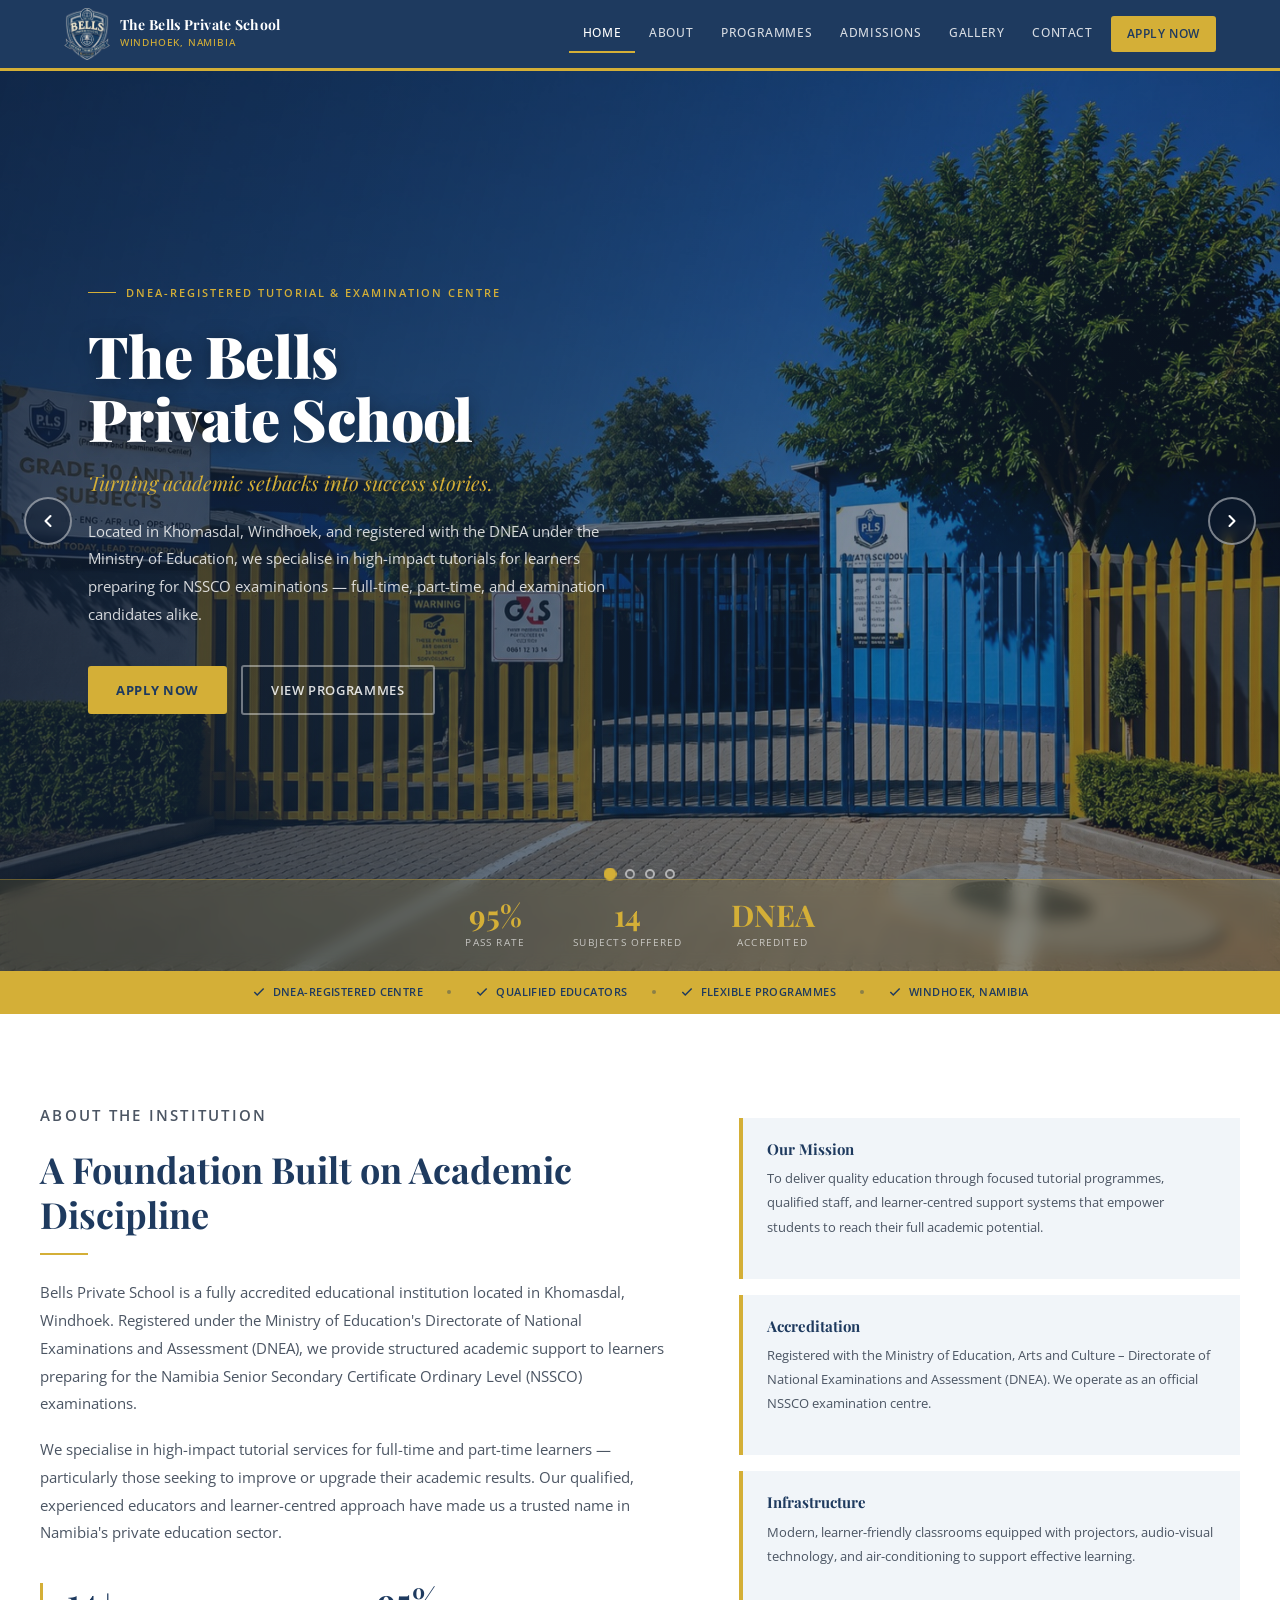
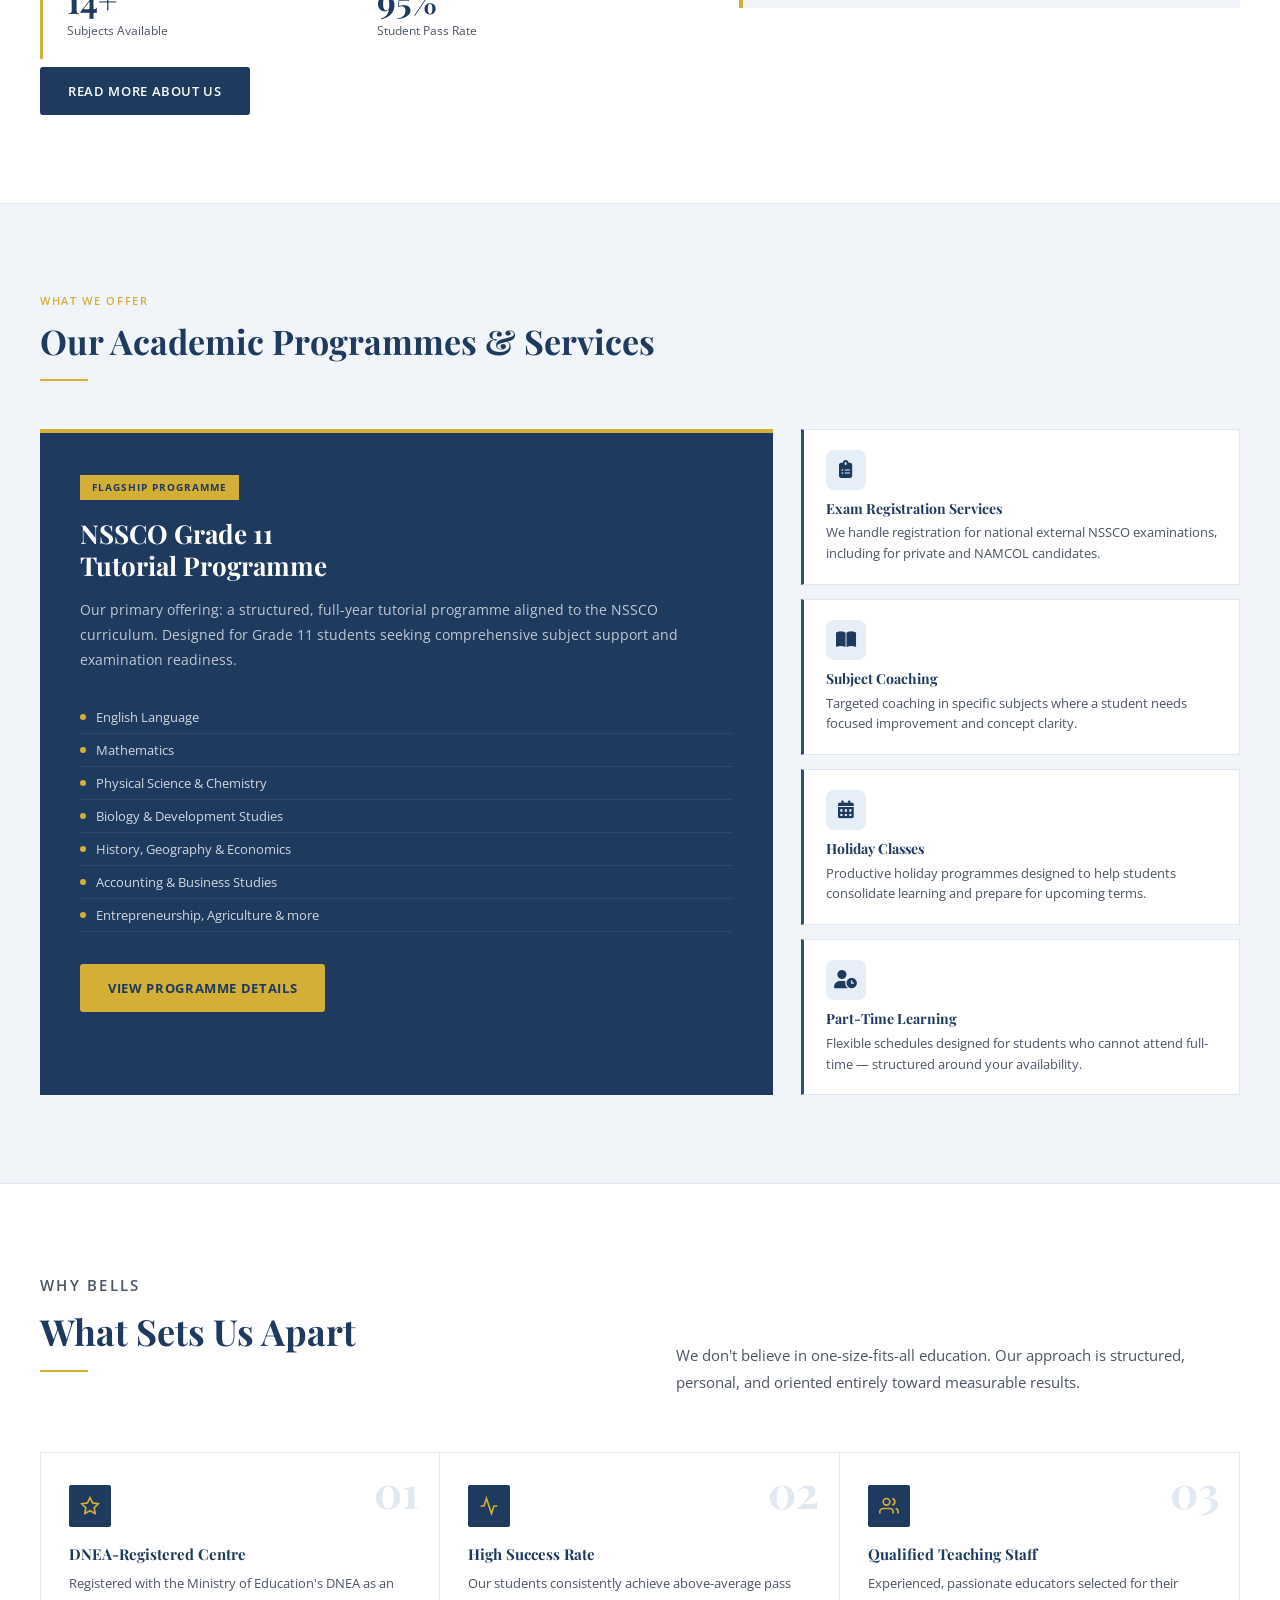
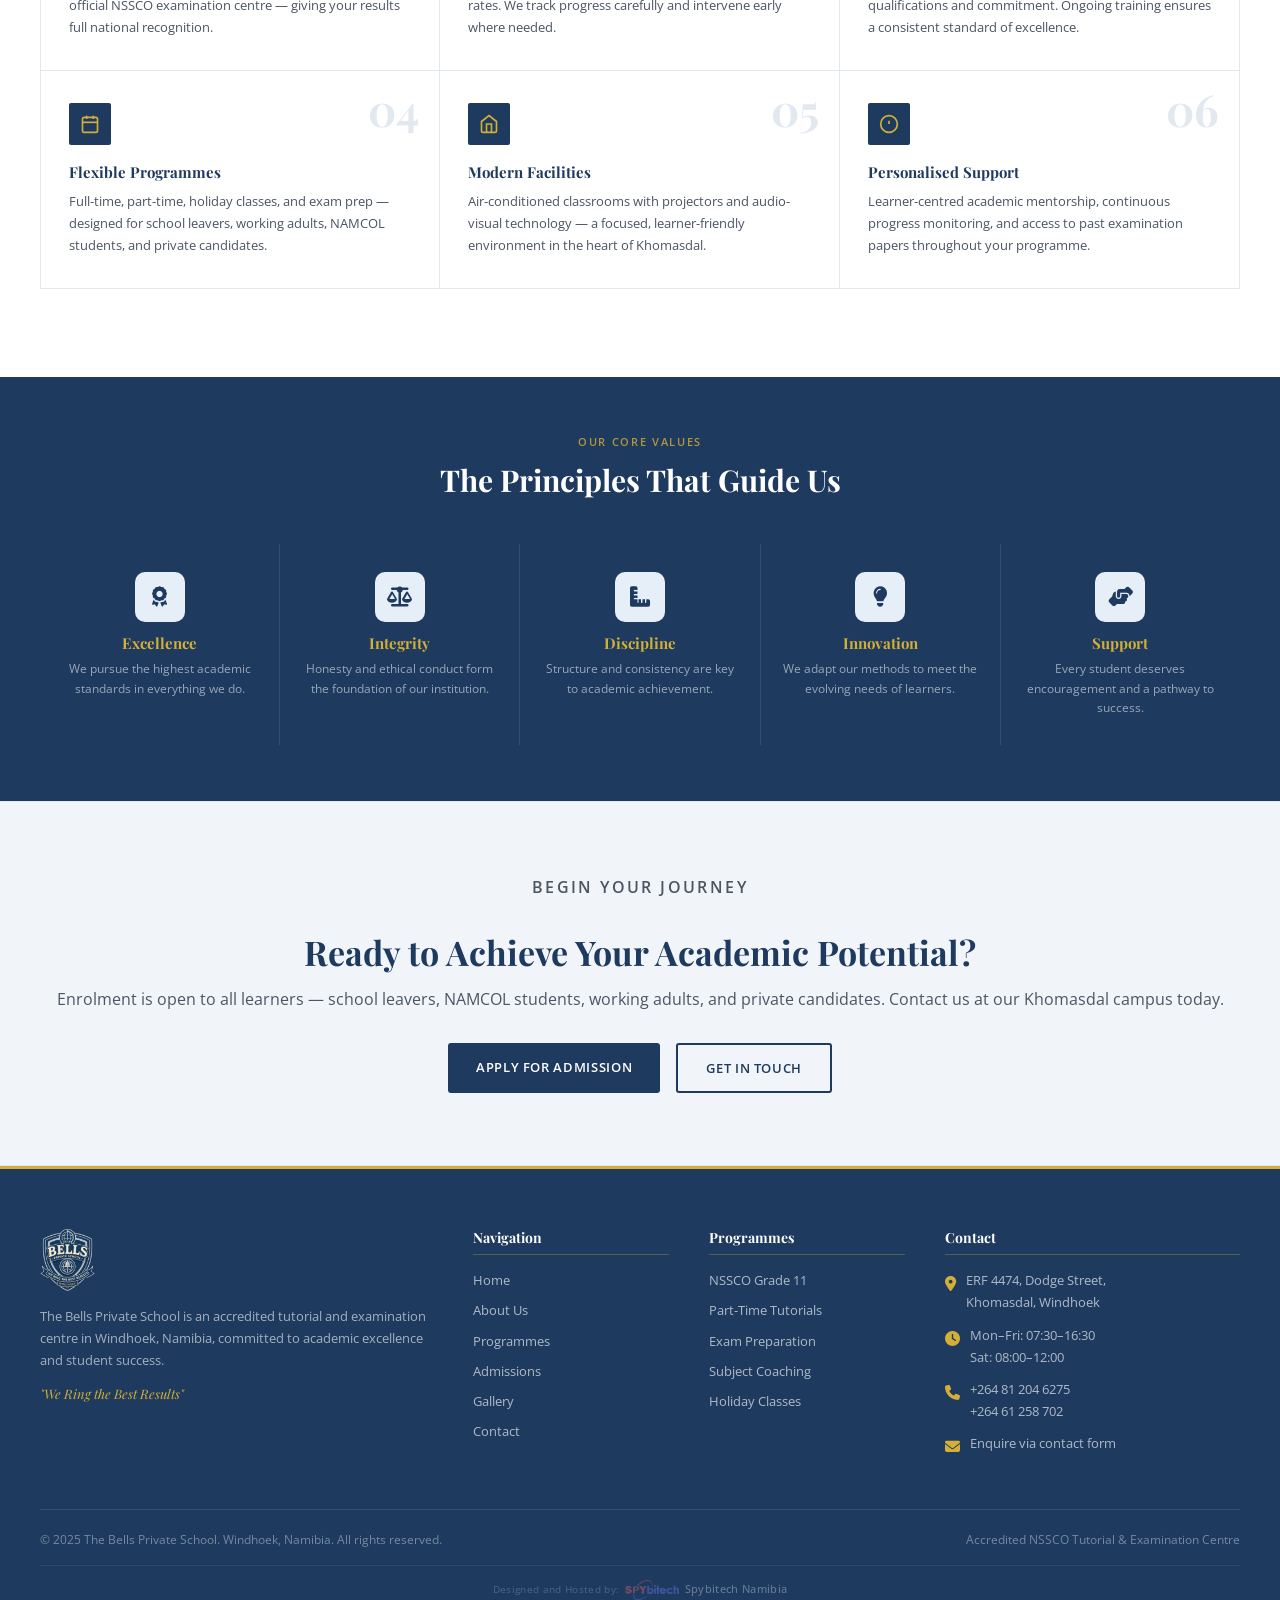
==== commit ec30d1ab: "added image slide-show on home page" ====
--- a/index.html
+++ b/index.html
@@ -63,150 +63,110 @@
     <div class="nav-overlay" id="nav-overlay" aria-hidden="true"></div>
     <!-- Hero -->
     <section class="hero">
-      <div class="hero-left">
-        <span class="hero-eyebrow"
-          >DNEA-Registered Tutorial &amp; Examination Centre</span
-        >
-        <h1>The Bells<br />Private School</h1>
-        <p class="hero-subtitle">
-          Turning academic setbacks into success stories.
-        </p>
-        <p class="hero-desc">
-          Located in Khomasdal, Windhoek, and registered with the DNEA under the
-          Ministry of Education, we specialise in high-impact tutorials for
-          learners preparing for NSSCO examinations full-time, part-time, and
-          examination candidates alike.
-        </p>
-        <div class="hero-actions">
-          <a href="admissions.html" class="btn-gold">Apply Now</a>
-          <a
-            href="programmes.html"
-            class="btn-secondary"
-            style="
-              color: rgba(255, 255, 255, 0.85);
-              border-color: rgba(255, 255, 255, 0.4);
-            "
-            >View Programmes</a
-          >
-        </div>
-      </div>
-      <div class="hero-right">
-        <div class="hero-image-placeholder">
-          <div class="hero-img-graphic">
-            <svg
-              width="400"
-              height="400"
-              viewBox="0 0 400 400"
-              fill="none"
-              xmlns="http://www.w3.org/2000/svg"
+      <!-- Slideshow backgrounds (fills entire hero) -->
+      <div class="hero-slideshow">
+        <div
+          class="hero-slide active"
+          style="background-image: url(assets/images/img28.jpeg)"
+        ></div>
+        <div
+          class="hero-slide"
+          style="background-image: url(assets/images/img27.jpeg)"
+        ></div>
+        <div
+          class="hero-slide"
+          style="background-image: url(assets/images/img22.jpeg)"
+        ></div>
+        <div
+          class="hero-slide"
+          style="background-image: url(assets/images/img23.jpeg)"
+        ></div>
+      </div>
+
+      <!-- Dark overlay for readability -->
+      <div class="hero-overlay"></div>
+
+      <!-- Content sits on top of everything -->
+      <div class="hero-content">
+        <div class="hero-content-inner">
+          <div class="hero-text">
+            <span class="hero-eyebrow"
+              >DNEA-Registered Tutorial &amp; Examination Centre</span
             >
-              <rect
-                x="40"
-                y="120"
-                width="320"
-                height="220"
-                fill="white"
-                rx="4"
-              />
-              <rect
-                x="40"
-                y="100"
-                width="320"
-                height="24"
-                fill="white"
-                rx="2"
-              />
-              <rect
-                x="60"
-                y="155"
-                width="80"
-                height="60"
-                fill="#3B82F6"
-                opacity="0.4"
-                rx="2"
-              />
-              <rect
-                x="160"
-                y="155"
-                width="80"
-                height="60"
-                fill="#3B82F6"
-                opacity="0.4"
-                rx="2"
-              />
-              <rect
-                x="260"
-                y="155"
-                width="80"
-                height="60"
-                fill="#3B82F6"
-                opacity="0.4"
-                rx="2"
-              />
-              <rect
-                x="60"
-                y="230"
-                width="280"
-                height="8"
-                fill="#3B82F6"
-                opacity="0.3"
-                rx="2"
-              />
-              <rect
-                x="60"
-                y="248"
-                width="220"
-                height="8"
-                fill="#3B82F6"
-                opacity="0.2"
-                rx="2"
-              />
-              <rect
-                x="60"
-                y="266"
-                width="260"
-                height="8"
-                fill="#3B82F6"
-                opacity="0.2"
-                rx="2"
-              />
-            </svg>
-          </div>
-          <div style="text-align: center; z-index: 2; position: relative">
-            <img
-              src="assets/logo/logo.png"
-              alt="Bells Logo"
-              style="
-                height: 160px;
-                opacity: 0.85;
-                filter: drop-shadow(0 8px 24px rgba(0, 0, 0, 0.4));
-              "
-            />
-            <p
-              style="
-                color: rgba(255, 255, 255, 0.5);
-                font-size: 12px;
-                margin-top: 20px;
-                letter-spacing: 0.08em;
-                text-transform: uppercase;
-              "
-            >
-              Excellence Since Establishment
-            </p>
-          </div>
-          <div class="hero-stat-strip">
-            <div class="hero-stat">
-              <span class="hero-stat-num">95%</span
-              ><span class="hero-stat-label">Pass Rate</span>
-            </div>
-            <div class="hero-stat">
-              <span class="hero-stat-num">14</span
-              ><span class="hero-stat-label">Subjects Offered</span>
-            </div>
-            <div class="hero-stat">
-              <span class="hero-stat-num">NSSCO</span
-              ><span class="hero-stat-label">Accredited</span>
-            </div>
+            <h1>The Bells<br />Private School</h1>
+            <p class="hero-subtitle">
+              Turning academic setbacks into success stories.
+            </p>
+            <p class="hero-desc">
+              Located in Khomasdal, Windhoek, and registered with the DNEA under
+              the Ministry of Education, we specialise in high-impact tutorials
+              for learners preparing for NSSCO examinations — full-time,
+              part-time, and examination candidates alike.
+            </p>
+            <div class="hero-actions">
+              <a href="admissions.html" class="btn-gold">Apply Now</a>
+              <a
+                href="programmes.html"
+                class="btn-secondary"
+                style="
+                  color: rgba(255, 255, 255, 0.85);
+                  border-color: rgba(255, 255, 255, 0.4);
+                "
+                >View Programmes</a
+              >
+            </div>
+          </div>
+        </div>
+
+        <!-- Slide controls -->
+        <button class="slide-arrow slide-prev" aria-label="Previous slide">
+          <svg
+            width="20"
+            height="20"
+            viewBox="0 0 24 24"
+            fill="none"
+            stroke="currentColor"
+            stroke-width="2.5"
+            stroke-linecap="round"
+            stroke-linejoin="round"
+          >
+            <polyline points="15 18 9 12 15 6" />
+          </svg>
+        </button>
+        <button class="slide-arrow slide-next" aria-label="Next slide">
+          <svg
+            width="20"
+            height="20"
+            viewBox="0 0 24 24"
+            fill="none"
+            stroke="currentColor"
+            stroke-width="2.5"
+            stroke-linecap="round"
+            stroke-linejoin="round"
+          >
+            <polyline points="9 18 15 12 9 6" />
+          </svg>
+        </button>
+        <div class="slide-dots">
+          <button class="slide-dot active" aria-label="Slide 1"></button>
+          <button class="slide-dot" aria-label="Slide 2"></button>
+          <button class="slide-dot" aria-label="Slide 3"></button>
+          <button class="slide-dot" aria-label="Slide 4"></button>
+        </div>
+
+        <!-- Stats strip at bottom -->
+        <div class="hero-stat-strip">
+          <div class="hero-stat">
+            <span class="hero-stat-num">95%</span
+            ><span class="hero-stat-label">Pass Rate</span>
+          </div>
+          <div class="hero-stat">
+            <span class="hero-stat-num">14</span
+            ><span class="hero-stat-label">Subjects Offered</span>
+          </div>
+          <div class="hero-stat">
+            <span class="hero-stat-num">DNEA</span
+            ><span class="hero-stat-label">Accredited</span>
           </div>
         </div>
       </div>
@@ -268,7 +228,6 @@
         </div>
       </div>
     </div>
-
     <!-- About Preview -->
     <section class="about-preview">
       <div class="about-preview-inner">
--- a/main.css
+++ b/main.css
@@ -96,7 +96,7 @@
 }
 
 .nav-brand img {
-  height: 42px;
+  height: 52px;
   width: auto;
 }
 
@@ -247,7 +247,7 @@
 }
 
 .footer-brand img {
-  height: 52px;
+  height: 62px;
   margin-bottom: 14px;
 }
 
@@ -337,7 +337,7 @@
   color: rgba(255, 255, 255, 0.22);
 }
 .spybitech-badge img {
-  height: 14px;
+  height: 20px;
   width: auto;
   opacity: 0.35;
   filter: brightness(2);
@@ -504,20 +504,74 @@
    HOME — HERO
 ============================================================= */
 .hero {
-  background: var(--navy);
-  display: grid;
-  grid-template-columns: 1fr 1fr;
-  min-height: calc(100vh - var(--nav-height));
-}
-
-.hero-left {
+  position: relative;
+  width: 100%;
+  min-height: 100vh;
+  overflow: hidden;
   display: flex;
   flex-direction: column;
-  justify-content: center;
-  padding: 72px 56px 72px 48px;
+}
+
+/* ── Slideshow backgrounds ── */
+.hero-slideshow {
+  position: absolute;
+  inset: 0;
+  z-index: 0;
+}
+
+.hero-slide {
+  position: absolute;
+  inset: 0;
+  background-size: cover;
+  background-position: center;
+  background-repeat: no-repeat;
+  opacity: 0;
+  transition: opacity 1.2s ease-in-out;
+  will-change: opacity;
+}
+
+.hero-slide.active {
+  opacity: 1;
+}
+
+/* ── Dark overlay for text legibility ── */
+.hero-overlay {
+  position: absolute;
+  inset: 0;
+  z-index: 1;
+  /* Gradient: darker on left where text lives, lighter on right */
+  background: linear-gradient(
+    105deg,
+    rgba(15, 28, 48, 0.82) 0%,
+    rgba(20, 40, 65, 0.7) 40%,
+    rgba(20, 40, 65, 0.5) 70%,
+    rgba(15, 28, 48, 0.55) 100%
+  );
+}
+
+/* ── Content layer (sits above slides + overlay) ── */
+.hero-content {
+  position: relative;
+  z-index: 2;
+  flex: 1;
+  display: flex;
+  flex-direction: column;
+  min-height: 100vh;
+}
+
+.hero-content-inner {
+  flex: 1;
+  display: flex;
+  align-items: center;
+  max-width: 1200px;
+  width: 100%;
+  margin: 0 auto;
+  padding: 120px 48px 80px;
+}
+
+/* ── Text block ── */
+.hero-text {
   max-width: 640px;
-  margin-left: auto;
-  width: 100%;
 }
 
 .hero-eyebrow {
@@ -529,7 +583,7 @@
   text-transform: uppercase;
   color: var(--gold);
   font-weight: 600;
-  margin-bottom: 24px;
+  margin-bottom: 22px;
 }
 .hero-eyebrow::before {
   content: "";
@@ -541,28 +595,30 @@
 }
 
 .hero h1 {
-  font-size: 50px;
+  font-size: 58px;
   color: var(--white);
   font-weight: 900;
-  line-height: 1.1;
-  margin-bottom: 16px;
+  line-height: 1.08;
+  margin-bottom: 18px;
+  letter-spacing: -0.01em;
+  text-shadow: 0 2px 20px rgba(0, 0, 0, 0.4);
 }
 
 .hero-subtitle {
   font-family: "Playfair Display", serif;
   font-style: italic;
-  font-size: 18px;
+  font-size: 20px;
   color: var(--gold);
-  margin-bottom: 22px;
+  margin-bottom: 20px;
   line-height: 1.5;
 }
 
 .hero-desc {
   font-size: 15px;
-  color: rgba(255, 255, 255, 0.72);
+  color: rgba(255, 255, 255, 0.82);
   margin-bottom: 36px;
-  max-width: 440px;
-  line-height: 1.8;
+  max-width: 560px;
+  line-height: 1.85;
 }
 
 .hero-actions {
@@ -572,43 +628,89 @@
   flex-wrap: wrap;
 }
 
-.hero-right {
+/* ── Slide arrows ── */
+.slide-arrow {
+  position: absolute;
+  top: 50%;
+  transform: translateY(-50%);
+  z-index: 10;
+  width: 48px;
+  height: 48px;
+  border-radius: 50%;
+  border: 2px solid rgba(255, 255, 255, 0.45);
+  background: rgba(15, 28, 48, 0.45);
+  color: #fff;
+  display: flex;
+  align-items: center;
+  justify-content: center;
+  cursor: pointer;
+  transition:
+    background 0.2s,
+    border-color 0.2s,
+    transform 0.2s;
+  backdrop-filter: blur(6px);
+  -webkit-backdrop-filter: blur(6px);
+  /* keep above stat strip */
+  margin-bottom: 88px;
+}
+.slide-arrow:hover {
+  background: rgba(212, 175, 55, 0.85);
+  border-color: var(--gold);
+  transform: translateY(-50%) scale(1.1);
+}
+.slide-prev {
+  left: 24px;
+}
+.slide-next {
+  right: 24px;
+}
+
+/* ── Dot indicators ── */
+.slide-dots {
+  position: absolute;
+  bottom: 92px; /* above stat strip */
+  left: 50%;
+  transform: translateX(-50%);
+  display: flex;
+  gap: 10px;
+  z-index: 10;
+}
+.slide-dot {
+  width: 10px;
+  height: 10px;
+  border-radius: 50%;
+  border: 2px solid rgba(255, 255, 255, 0.55);
+  background: transparent;
+  cursor: pointer;
+  padding: 0;
+  transition:
+    background 0.25s,
+    border-color 0.25s,
+    transform 0.25s;
+}
+.slide-dot.active {
+  background: var(--gold);
+  border-color: var(--gold);
+  transform: scale(1.3);
+}
+.slide-dot:hover:not(.active) {
+  background: rgba(255, 255, 255, 0.45);
+  border-color: rgba(255, 255, 255, 0.9);
+}
+
+/* ── Stats strip ── */
+.hero-stat-strip {
+  width: 100%;
+  background: rgba(212, 175, 55, 0.12);
+  border-top: 1px solid rgba(212, 175, 55, 0.35);
+  padding: 20px 48px;
+  display: flex;
+  gap: 48px;
+  justify-content: center;
+  backdrop-filter: blur(8px);
+  -webkit-backdrop-filter: blur(8px);
+  z-index: 3;
   position: relative;
-  background: var(--rich-blue);
-  overflow: hidden;
-}
-
-.hero-image-placeholder {
-  width: 100%;
-  height: 100%;
-  display: flex;
-  align-items: center;
-  justify-content: center;
-  background: linear-gradient(160deg, #2c5282 0%, #1a3555 60%, #0f2035 100%);
-  position: relative;
-}
-
-.hero-img-graphic {
-  position: absolute;
-  inset: 0;
-  display: flex;
-  align-items: center;
-  justify-content: center;
-  opacity: 0.12;
-}
-
-.hero-stat-strip {
-  position: absolute;
-  bottom: 0;
-  left: 0;
-  right: 0;
-  background: rgba(212, 175, 55, 0.12);
-  border-top: 1px solid rgba(212, 175, 55, 0.3);
-  padding: 18px 24px;
-  display: flex;
-  gap: 24px;
-  z-index: 2;
-  justify-content: center;
 }
 
 .hero-stat {
@@ -616,16 +718,19 @@
 }
 .hero-stat-num {
   font-family: "Playfair Display", serif;
-  font-size: 26px;
+  font-size: 30px;
   font-weight: 700;
   color: var(--gold);
   display: block;
+  line-height: 1;
 }
 .hero-stat-label {
   font-size: 10px;
-  letter-spacing: 0.1em;
+  letter-spacing: 0.12em;
   text-transform: uppercase;
-  color: rgba(255, 255, 255, 0.6);
+  color: rgba(255, 255, 255, 0.65);
+  margin-top: 4px;
+  display: block;
 }
 
 /* Accreditation bar */
@@ -660,7 +765,6 @@
   opacity: 0.4;
   flex-shrink: 0;
 }
-
 /* About Preview */
 .about-preview {
   padding: 88px 24px;
@@ -2125,3 +2229,22 @@
   width: 16px;
   text-align: center;
 }
+
+.service-item-icon {
+  display: inline-flex;
+  align-items: center;
+  justify-content: center;
+
+  width: 40px;
+  height: 40px;
+
+  background-color: #e6eef8;
+  color: #1e3a5f;
+
+  border-radius: 8px;
+  margin-bottom: 10px;
+}
+
+.service-item-icon i {
+  font-size: 18px;
+}
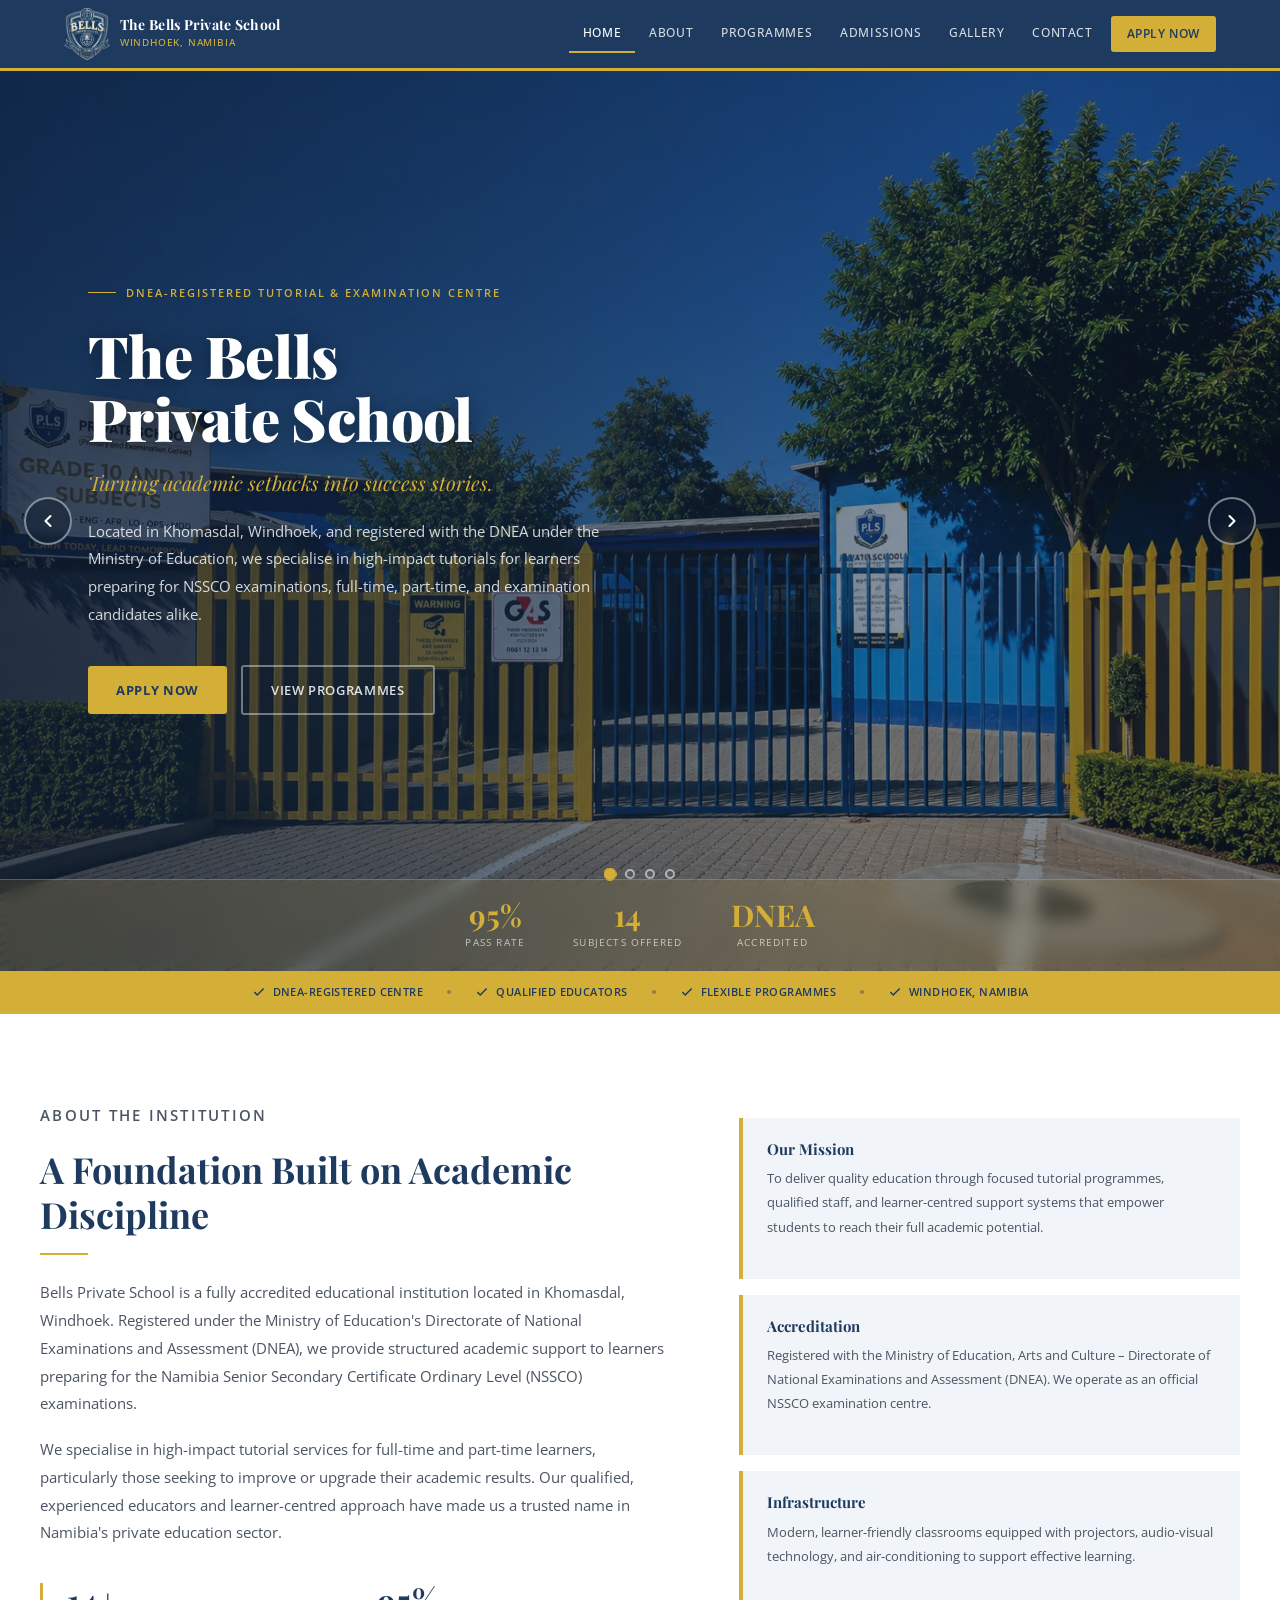
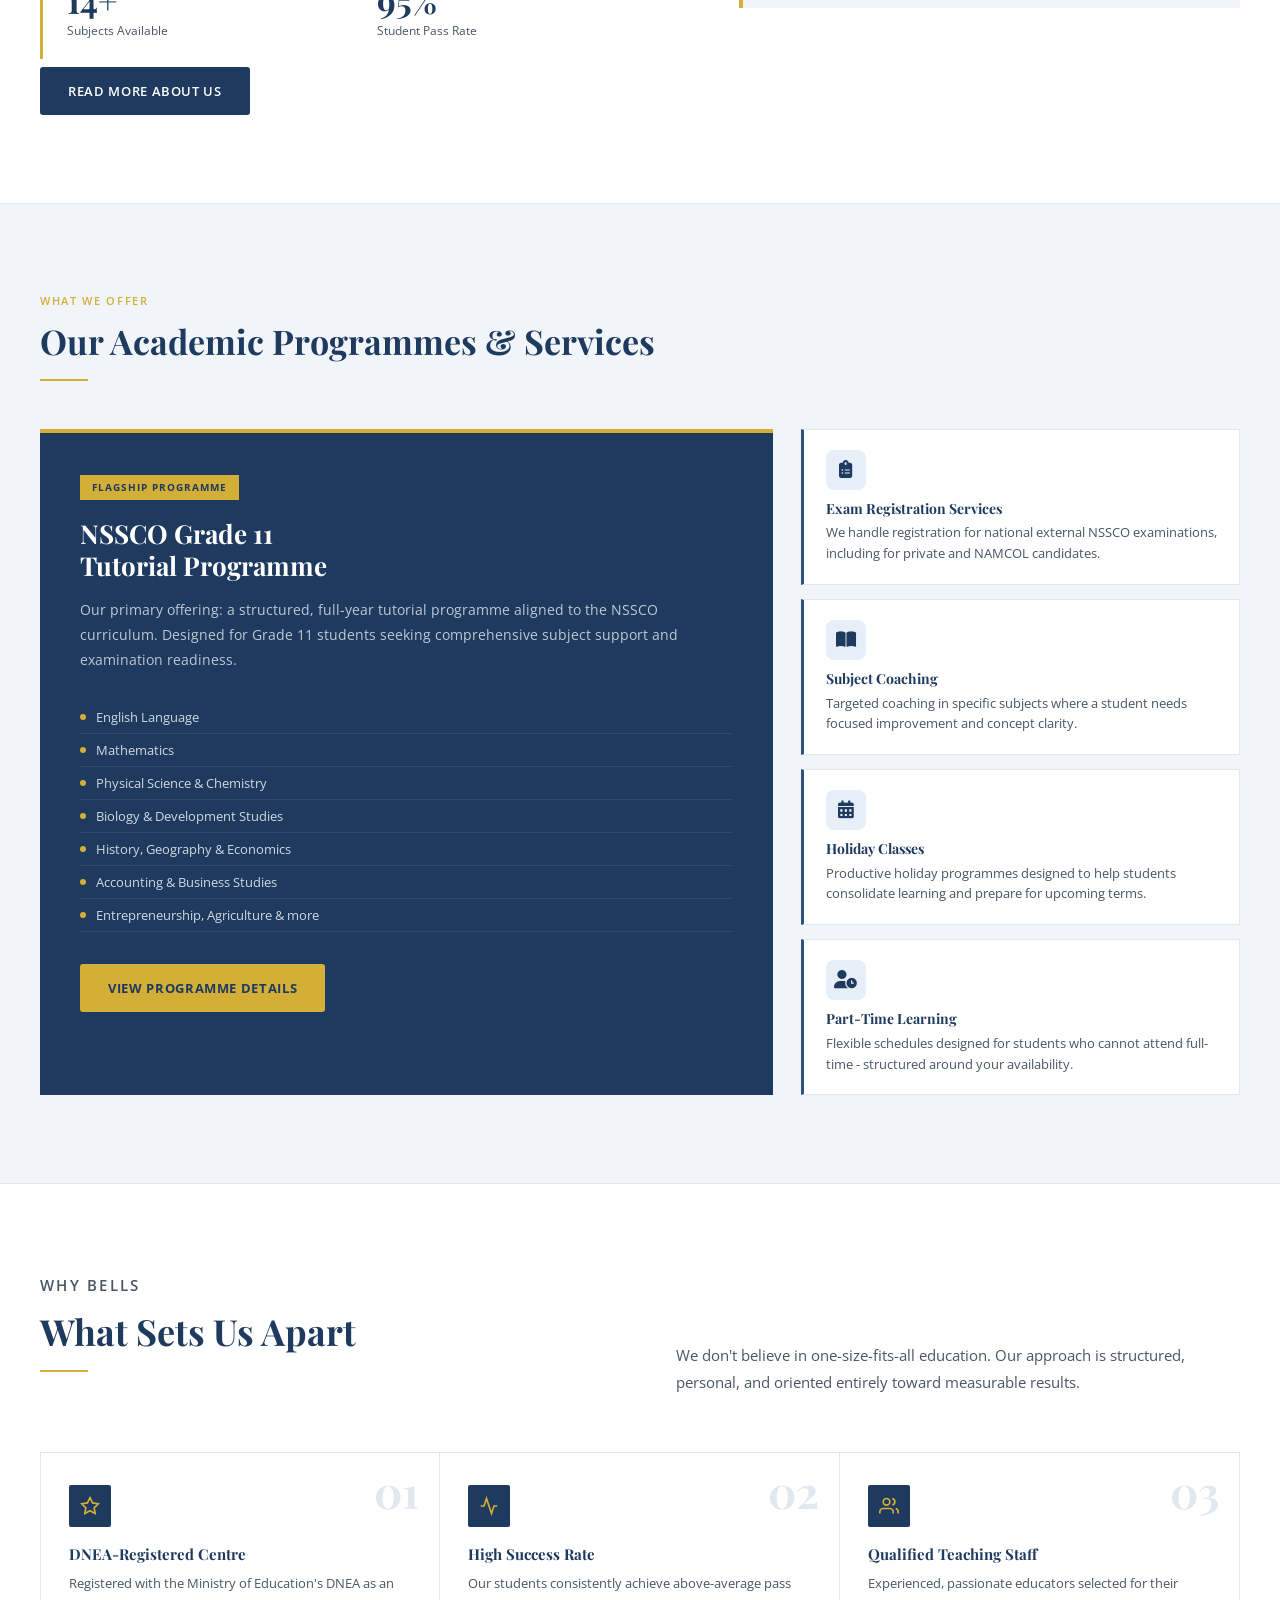
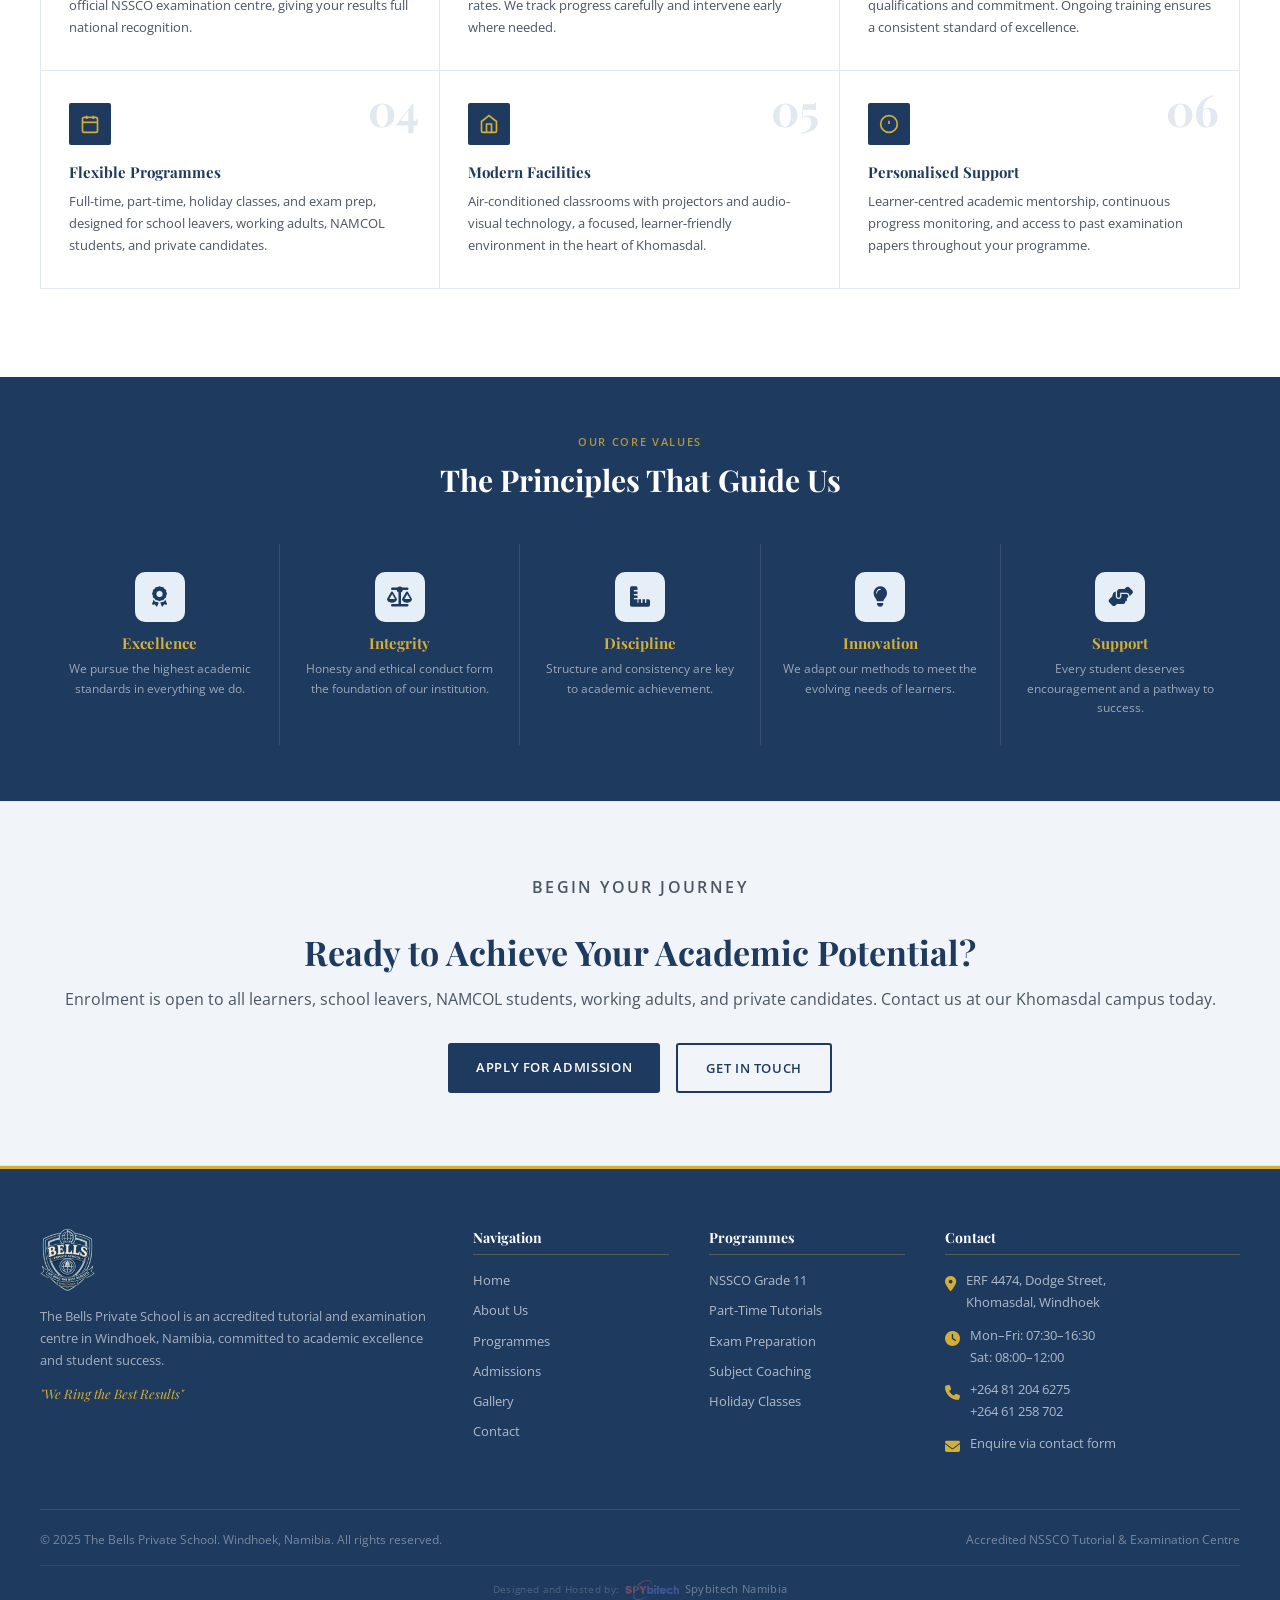
==== commit b1138bfb: "fixed spelling" ====
--- a/index.html
+++ b/index.html
@@ -16,6 +16,7 @@
       rel="stylesheet"
       href="https://cdnjs.cloudflare.com/ajax/libs/font-awesome/6.5.0/css/all.min.css"
     />
+    <link rel="icon" type="image/png" href="assets/logo/logo.png" />
     <link rel="stylesheet" href="main.css" />
   </head>
   <body>
@@ -100,7 +101,7 @@
             <p class="hero-desc">
               Located in Khomasdal, Windhoek, and registered with the DNEA under
               the Ministry of Education, we specialise in high-impact tutorials
-              for learners preparing for NSSCO examinations — full-time,
+              for learners preparing for NSSCO examinations, full-time,
               part-time, and examination candidates alike.
             </p>
             <div class="hero-actions">
@@ -245,10 +246,10 @@
           </p>
           <p>
             We specialise in high-impact tutorial services for full-time and
-            part-time learners — particularly those seeking to improve or
-            upgrade their academic results. Our qualified, experienced educators
-            and learner-centred approach have made us a trusted name in
-            Namibia's private education sector.
+            part-time learners, particularly those seeking to improve or upgrade
+            their academic results. Our qualified, experienced educators and
+            learner-centred approach have made us a trusted name in Namibia's
+            private education sector.
           </p>
           <div class="about-preview-stats">
             <div class="about-stat-row">
@@ -365,7 +366,7 @@
               <h4>Part-Time Learning</h4>
               <p>
                 Flexible schedules designed for students who cannot attend
-                full-time — structured around your availability.
+                full-time - structured around your availability.
               </p>
             </div>
           </div>
@@ -408,7 +409,7 @@
             <h4>DNEA-Registered Centre</h4>
             <p>
               Registered with the Ministry of Education's DNEA as an official
-              NSSCO examination centre — giving your results full national
+              NSSCO examination centre, giving your results full national
               recognition.
             </p>
           </div>
@@ -475,8 +476,8 @@
             </div>
             <h4>Flexible Programmes</h4>
             <p>
-              Full-time, part-time, holiday classes, and exam prep — designed
-              for school leavers, working adults, NAMCOL students, and private
+              Full-time, part-time, holiday classes, and exam prep, designed for
+              school leavers, working adults, NAMCOL students, and private
               candidates.
             </p>
           </div>
@@ -498,7 +499,7 @@
             <h4>Modern Facilities</h4>
             <p>
               Air-conditioned classrooms with projectors and audio-visual
-              technology — a focused, learner-friendly environment in the heart
+              technology, a focused, learner-friendly environment in the heart
               of Khomasdal.
             </p>
           </div>
@@ -588,7 +589,7 @@
       <p class="section-label" style="text-align: center">Begin Your Journey</p>
       <h2>Ready to Achieve Your Academic Potential?</h2>
       <p>
-        Enrolment is open to all learners — school leavers, NAMCOL students,
+        Enrolment is open to all learners, school leavers, NAMCOL students,
         working adults, and private candidates. Contact us at our Khomasdal
         campus today.
       </p>
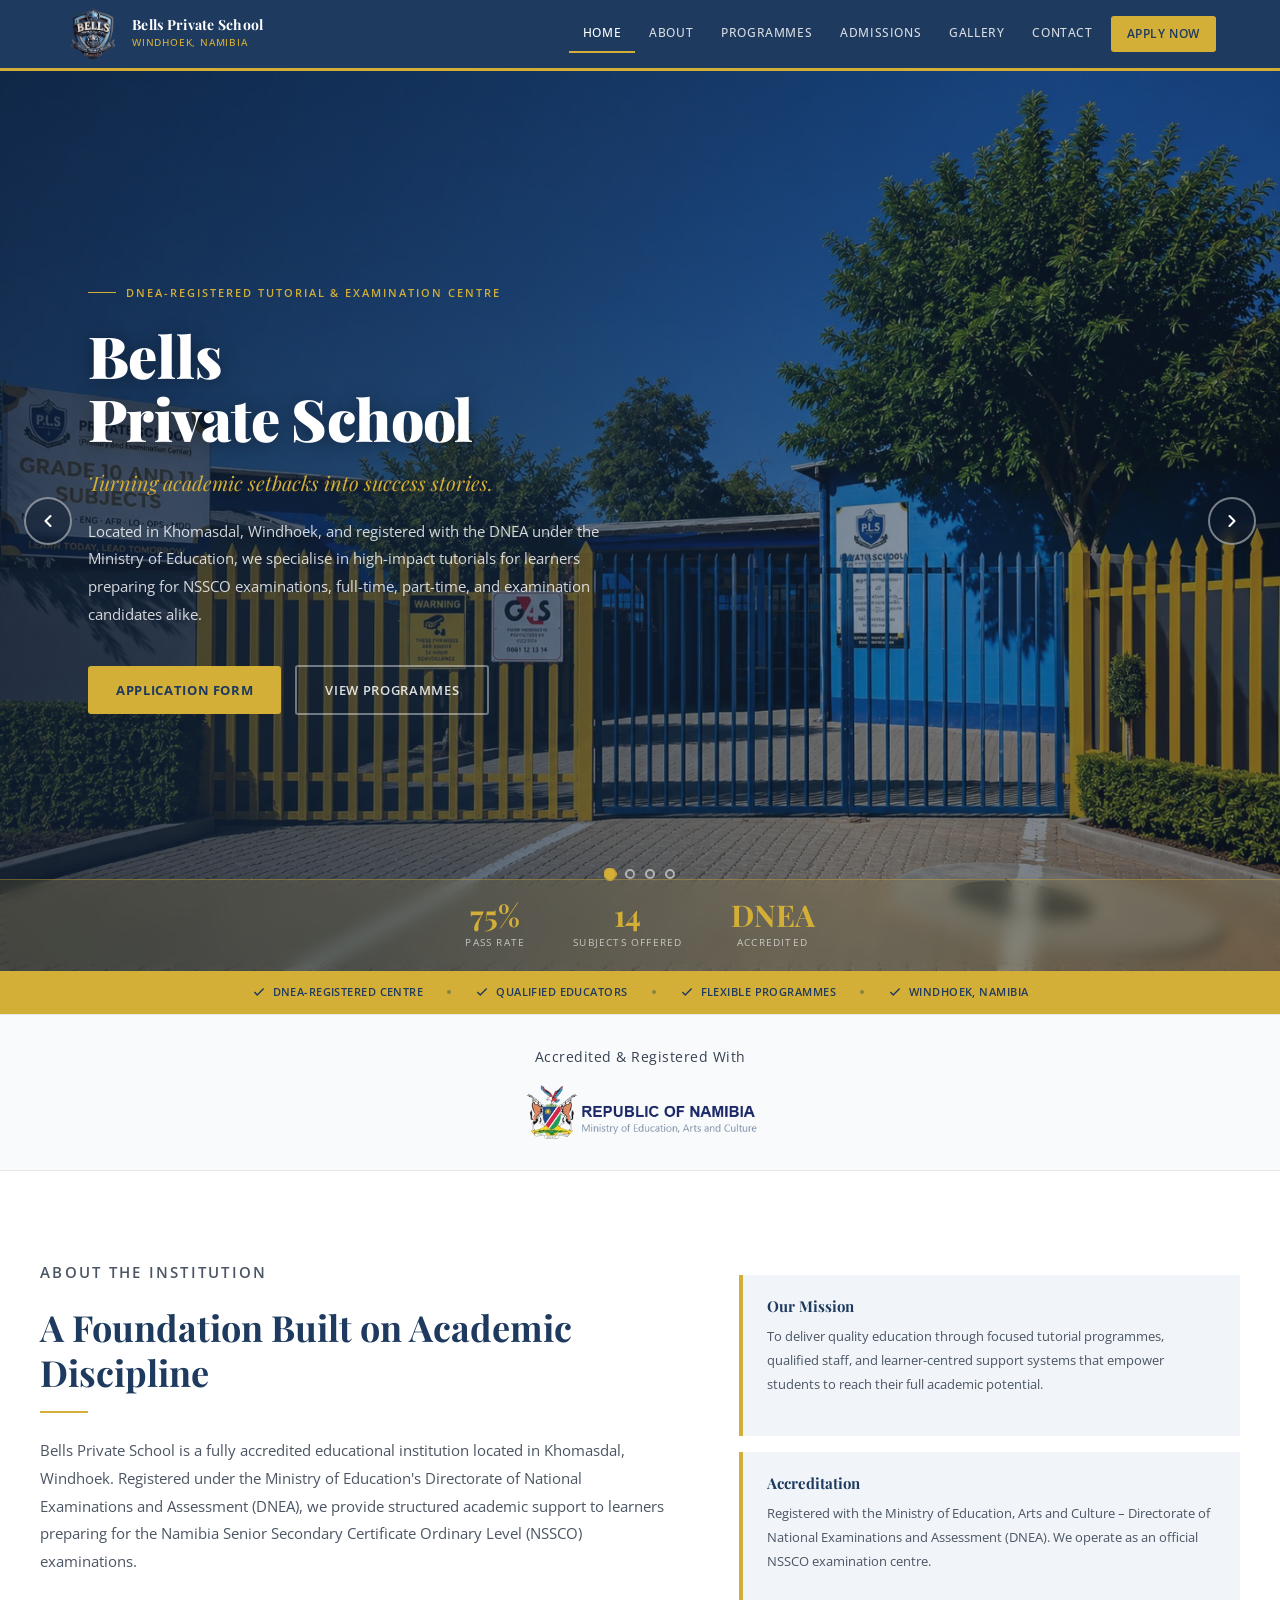
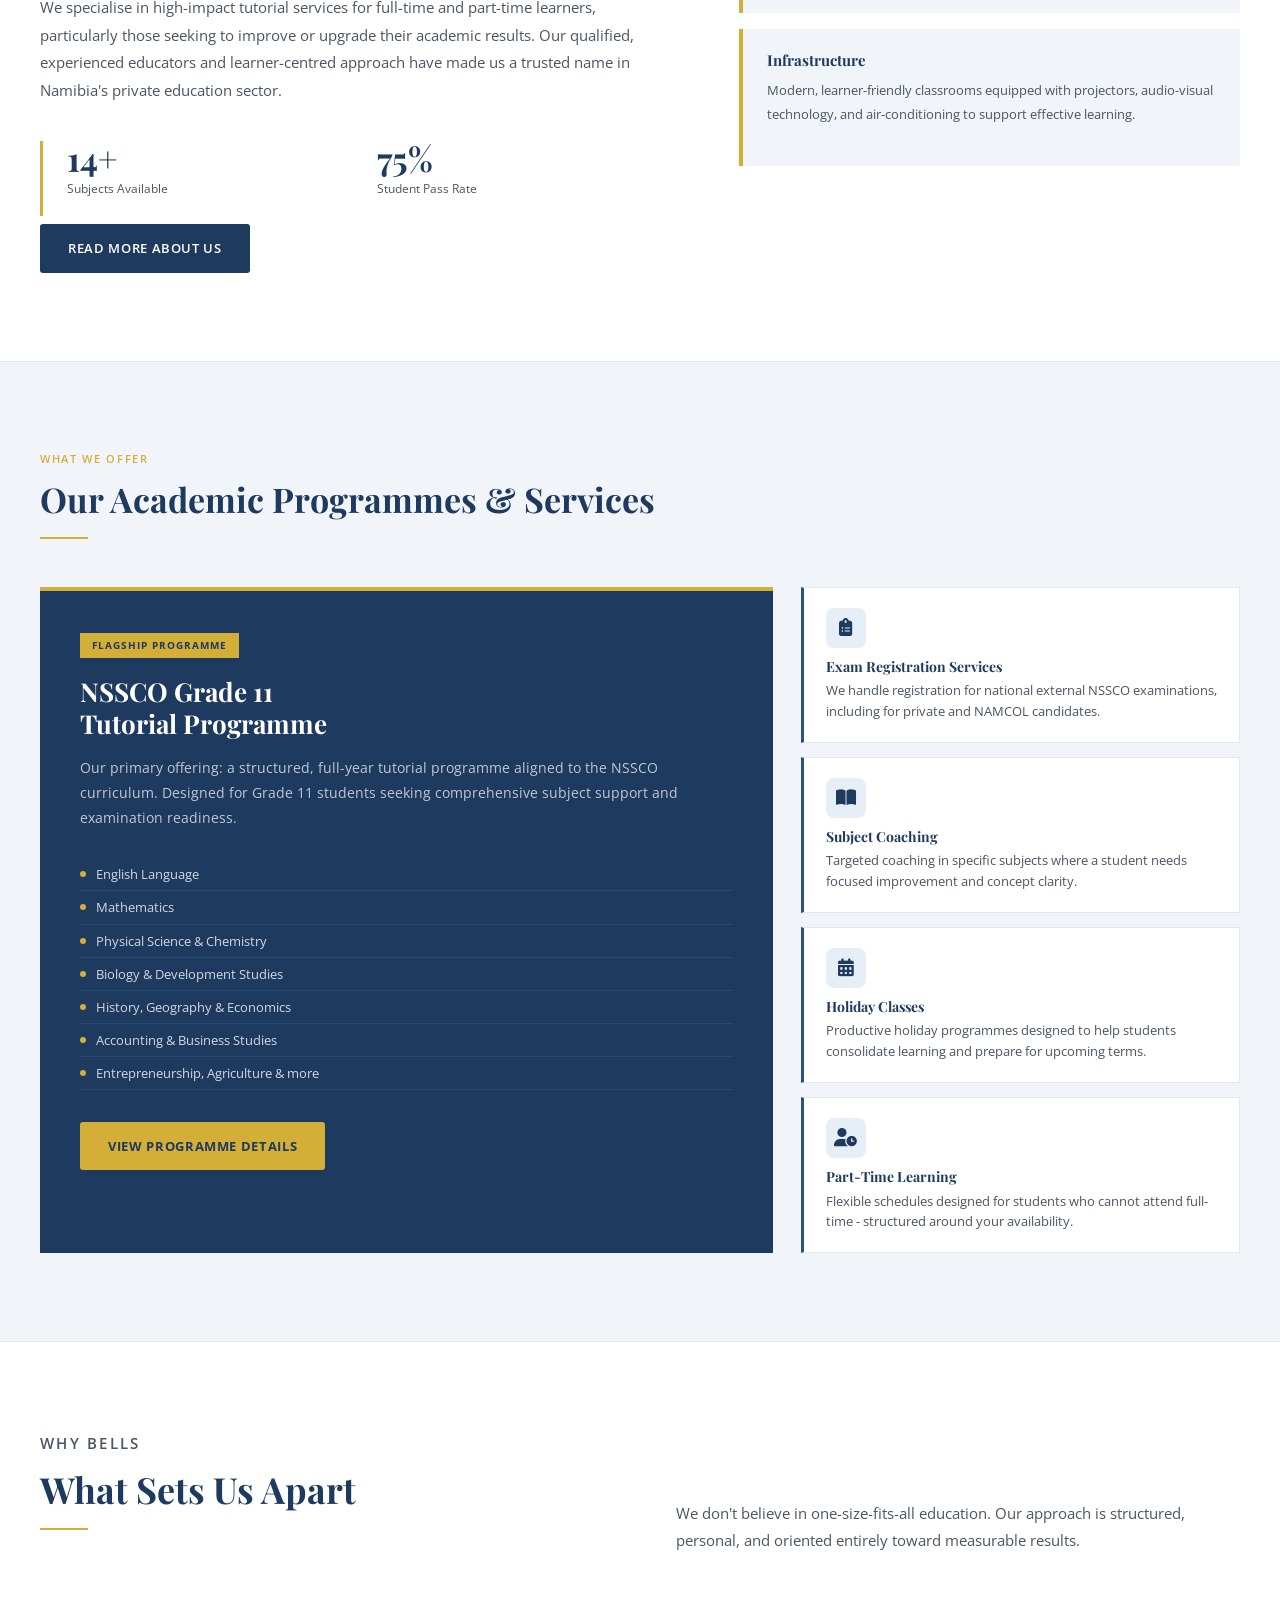
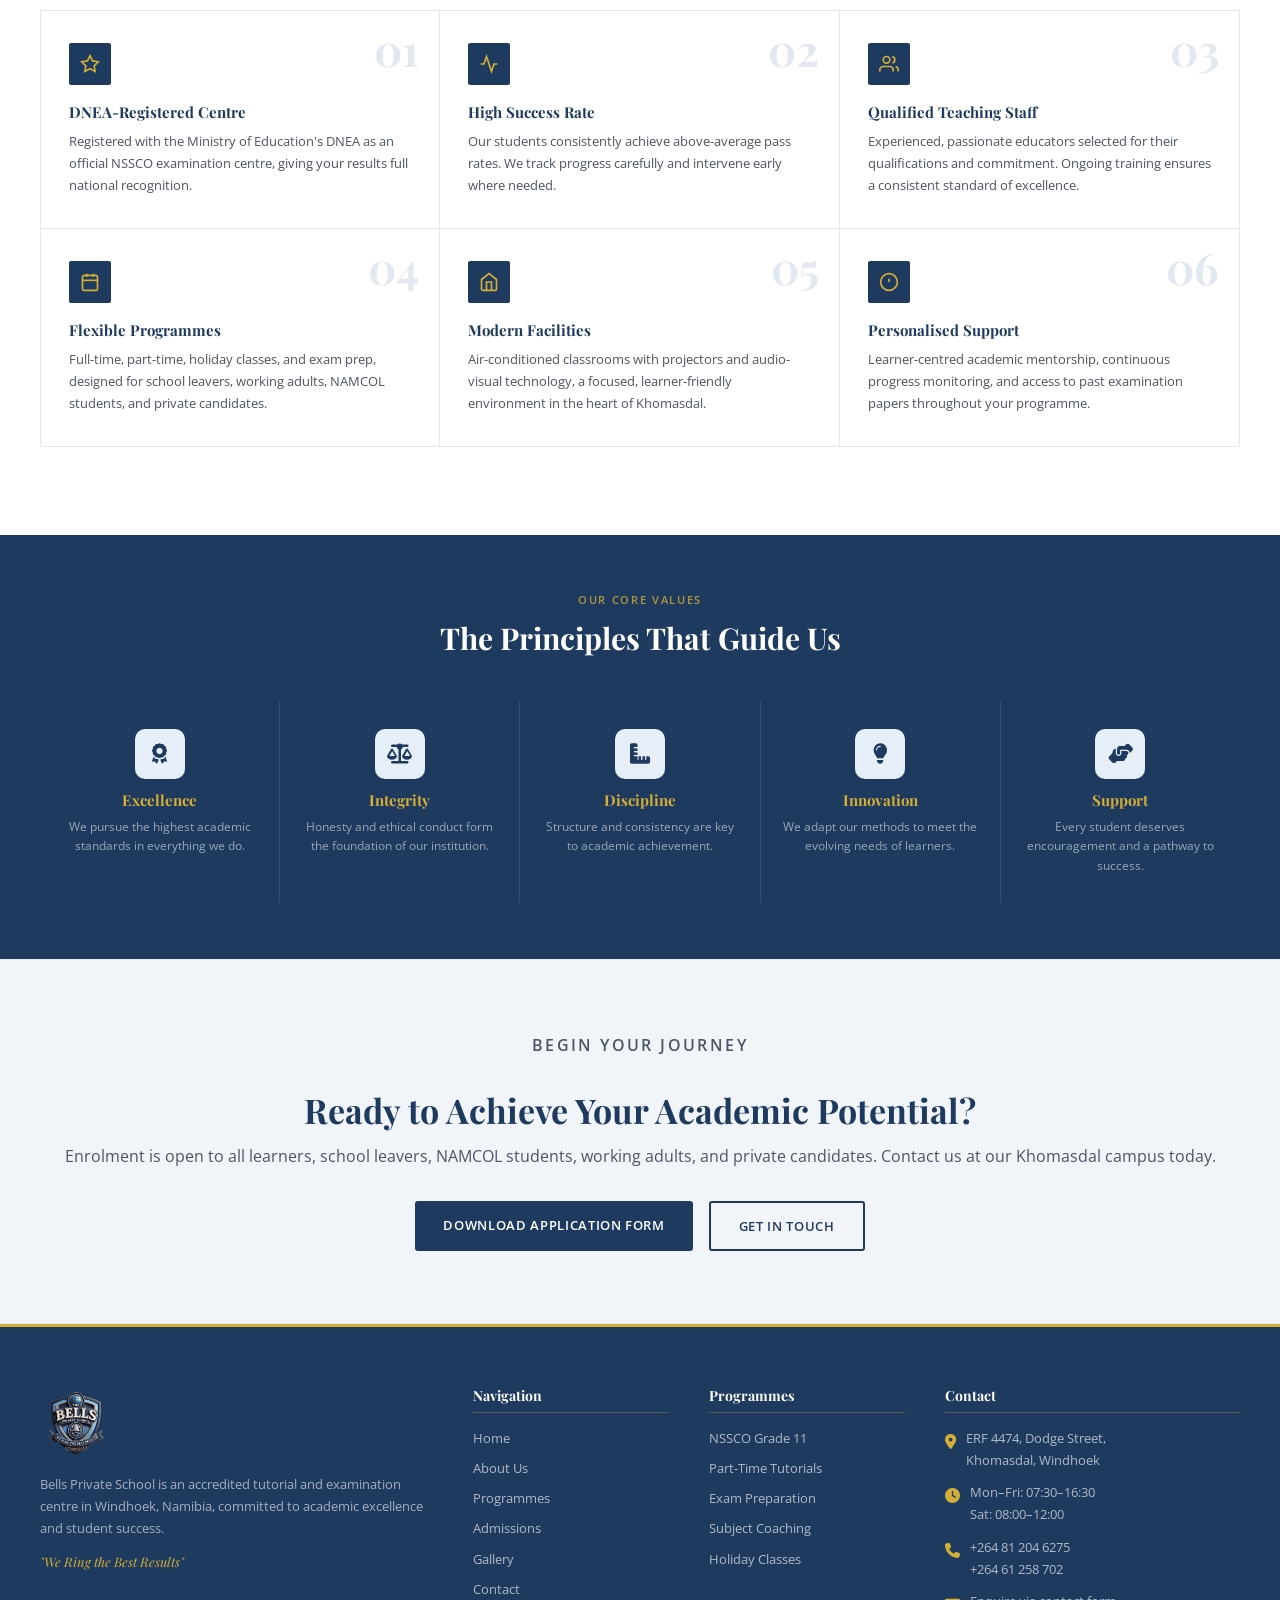
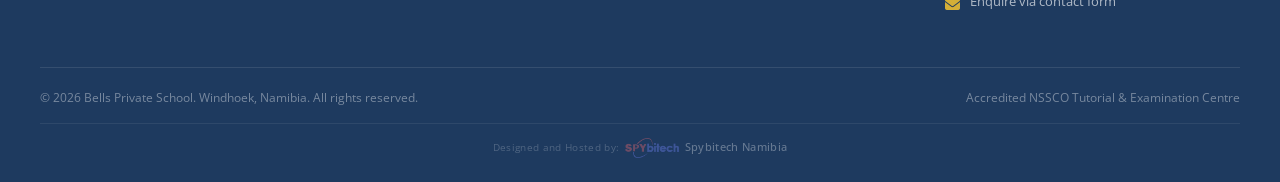
==== commit 60225a26: "added 3d image logo" ====
--- a/index.html
+++ b/index.html
@@ -3,7 +3,7 @@
   <head>
     <meta charset="UTF-8" />
     <meta name="viewport" content="width=device-width, initial-scale=1.0" />
-    <title>Home – The Bells Private School</title>
+    <title>Home – Bells Private School</title>
     <meta
       name="description"
       content="Bells Private School – Accredited NSSCO Tutorial and Examination Centre in Khomasdal, Khomasdal, Windhoek. Registered with the Ministry of Education DNEA. Full-time, part-time, and exam prep programmes."
@@ -23,9 +23,9 @@
     <nav id="main-nav">
       <div class="nav-inner">
         <a class="nav-brand" href="index.html">
-          <img src="assets/logo/logo.png" alt="Bells Private School Logo" />
+          <img src="assets/logo/logo3d.png" alt="Bells Private School Logo" />
           <div class="nav-brand-text">
-            <span class="nav-brand-name">The Bells Private School</span>
+            <span class="nav-brand-name">Bells Private School</span>
             <span class="nav-brand-sub">Windhoek, Namibia</span>
           </div>
         </a>
@@ -94,7 +94,7 @@
             <span class="hero-eyebrow"
               >DNEA-Registered Tutorial &amp; Examination Centre</span
             >
-            <h1>The Bells<br />Private School</h1>
+            <h1>Bells<br />Private School</h1>
             <p class="hero-subtitle">
               Turning academic setbacks into success stories.
             </p>
@@ -105,7 +105,12 @@
               part-time, and examination candidates alike.
             </p>
             <div class="hero-actions">
-              <a href="admissions.html" class="btn-gold">Apply Now</a>
+              <a
+                href="assets/form.pdf"
+                download="Application Form.pdf"
+                class="btn-gold"
+                >Application Form</a
+              >
               <a
                 href="programmes.html"
                 class="btn-secondary"
@@ -158,7 +163,7 @@
         <!-- Stats strip at bottom -->
         <div class="hero-stat-strip">
           <div class="hero-stat">
-            <span class="hero-stat-num">95%</span
+            <span class="hero-stat-num">75%</span
             ><span class="hero-stat-label">Pass Rate</span>
           </div>
           <div class="hero-stat">
@@ -229,6 +234,13 @@
         </div>
       </div>
     </div>
+
+    <!-- Government Accreditation -->
+    <section class="gov-strip">
+      <p>Accredited & Registered With</p>
+      <img src="assets/logo/gov-logo.png" alt="Ministry of Education Namibia" />
+    </section>
+
     <!-- About Preview -->
     <section class="about-preview">
       <div class="about-preview-inner">
@@ -258,7 +270,7 @@
                 ><span class="about-stat-desc">Subjects Available</span>
               </div>
               <div class="about-stat-item">
-                <span class="about-stat-val">95%</span
+                <span class="about-stat-val">75%</span
                 ><span class="about-stat-desc">Student Pass Rate</span>
               </div>
             </div>
@@ -594,17 +606,24 @@
         campus today.
       </p>
       <div class="cta-band-actions">
-        <a href="admissions.html" class="btn-primary">Apply for Admission</a>
+        <a
+          href="assets/form.pdf"
+          download="Application Form.pdf"
+          class="btn-primary"
+          >Download Application Form</a
+        >
         <a href="contact.html" class="btn-secondary">Get in Touch</a>
       </div>
     </section>
+
+    <!-- Footer -->
     <footer>
       <div class="footer-inner">
         <div class="footer-grid">
           <div class="footer-brand">
-            <img src="assets/logo/logo.png" alt="Bells Private School" />
-            <p>
-              The Bells Private School is an accredited tutorial and examination
+            <img src="assets/logo/logo3d.png" alt="Bells Private School" />
+            <p>
+              Bells Private School is an accredited tutorial and examination
               centre in Windhoek, Namibia, committed to academic excellence and
               student success.
             </p>
@@ -656,7 +675,7 @@
         </div>
         <div class="footer-bottom">
           <span
-            >&copy; 2025 The Bells Private School. Windhoek, Namibia. All rights
+            >&copy; 2026 Bells Private School. Windhoek, Namibia. All rights
             reserved.</span
           >
           <span>Accredited NSSCO Tutorial &amp; Examination Centre</span>
--- a/main.css
+++ b/main.css
@@ -96,7 +96,7 @@
 }
 
 .nav-brand img {
-  height: 52px;
+  height: 58px;
   width: auto;
 }
 
@@ -247,7 +247,7 @@
 }
 
 .footer-brand img {
-  height: 62px;
+  height: 72px;
   margin-bottom: 14px;
 }
 
@@ -1732,9 +1732,6 @@
 @media (max-width: 1024px) {
   .hero h1 {
     font-size: 40px;
-  }
-  .hero-left {
-    padding: 56px 40px;
   }
   .footer-grid {
     grid-template-columns: 1fr 1fr;
@@ -1861,12 +1858,74 @@
 ============================================================= */
 @media (max-width: 768px) {
   /* Hero */
+  /* ── Hero full-width on mobile ── */
+  .hero {
+    min-height: 100svh;
+  }
+
+  .hero-content-inner {
+    padding: 100px 24px 60px;
+    align-items: flex-end;
+  }
+
+  .hero-text {
+    max-width: 100%;
+  }
+
+  .hero h1 {
+    font-size: 36px;
+  }
+  .hero-subtitle {
+    font-size: 16px;
+  }
+  .hero-desc {
+    font-size: 14px;
+    max-width: 100%;
+  }
+
+  .hero-actions {
+    flex-direction: column;
+    align-items: flex-start;
+    gap: 12px;
+  }
+  .hero-actions .btn-gold,
+  .hero-actions .btn-secondary {
+    width: 100%;
+    text-align: center;
+  }
+
+  .slide-arrow {
+    display: none;
+    width: 40px;
+    height: 40px;
+    margin-bottom: 80px;
+  }
+  .slide-prev {
+    display: none;
+    left: 12px;
+  }
+  .slide-next {
+    display: none;
+    right: 12px;
+  }
+
+  .slide-dots {
+    bottom: 82px;
+    display: none;
+  }
+
+  .hero-stat-strip {
+    padding: 16px 20px;
+    gap: 20px;
+  }
+  .hero-stat-num {
+    font-size: 22px;
+  }
+
+  /* Hero */
   .hero {
     grid-template-columns: 1fr;
     min-height: auto;
-  }
-  .hero-right {
-    display: none;
   }
   .hero-left {
     padding: 56px 24px 48px;
@@ -2202,6 +2261,18 @@
   .accred-item svg {
     display: none;
   }
+
+  .slide-arrow {
+    display: none;
+  }
+
+  .slide-prev {
+    display: none;
+  }
+
+  .slide-next {
+    display: none;
+  }
 }
 
 .value-cell-icon {
@@ -2248,3 +2319,27 @@
 .service-item-icon i {
   font-size: 18px;
 }
+
+.gov-strip {
+  display: flex;
+  flex-direction: column;
+  align-items: center;
+  padding: 30px 20px;
+  text-align: center;
+  background: #f8fafc;
+  border-top: 1px solid #e5e7eb;
+  border-bottom: 1px solid #e5e7eb;
+}
+
+.gov-strip img {
+  height: 60px;
+  width: auto;
+  opacity: 0.9;
+}
+
+.gov-strip p {
+  margin-bottom: 12px;
+  color: #374151;
+  font-size: 14px;
+  letter-spacing: 0.5px;
+}
